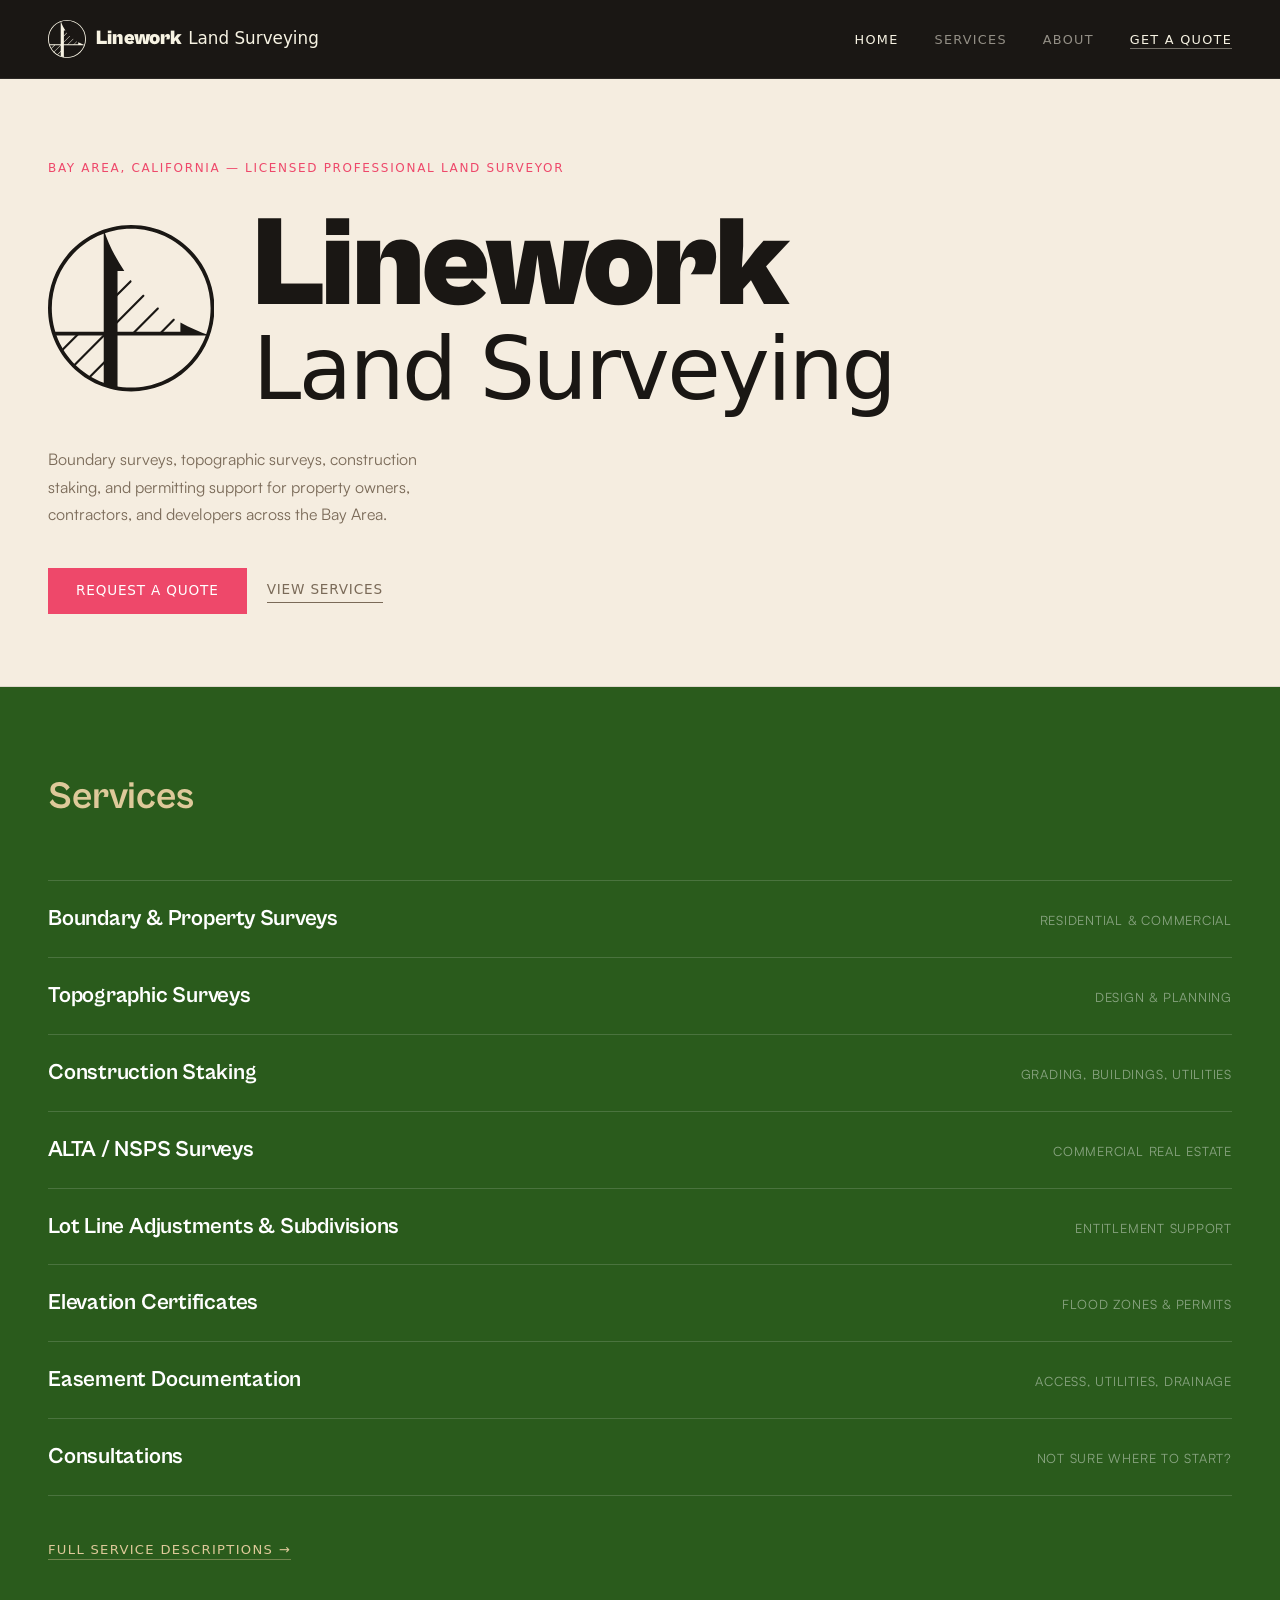
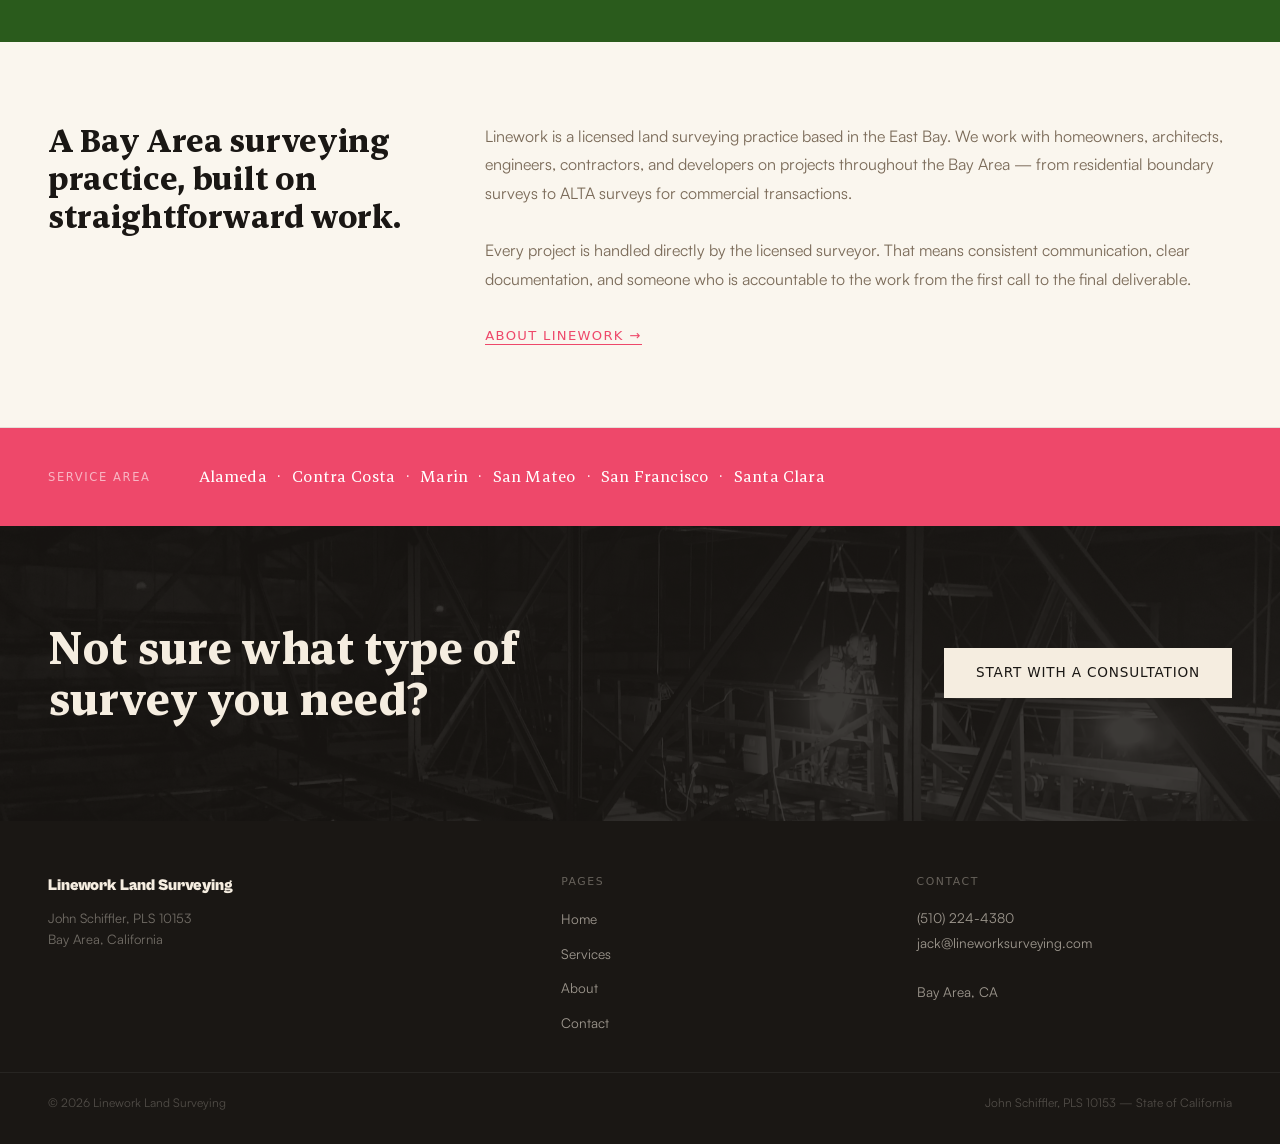
==== index.html @ 1dffa1a3 "Add logo mark, favicons, and per-page color schemes - Add SVG icon mark to nav on all pages (inline " ====
<!DOCTYPE html>
<html lang="en">
<head>
  <meta charset="UTF-8">
  <meta name="viewport" content="width=device-width, initial-scale=1.0">
  <title>Linework Land Surveying — Bay Area, CA</title>
  <meta name="description" content="Licensed land surveying across the Bay Area. Boundary surveys, topographic surveys, construction staking, ALTA surveys, and more. Serving Alameda, Contra Costa, Marin, San Mateo, San Francisco, and Santa Clara counties.">
  <link rel="stylesheet" href="css/styles.css">
  <link rel="icon" type="image/png" href="favicon/favicon-96x96.png?v=20260525" sizes="96x96" />
  <link rel="icon" type="image/svg+xml" href="favicon/favicon.svg?v=20260525" />
  <link rel="shortcut icon" href="favicon/favicon.ico?v=20260525" />
  <link rel="apple-touch-icon" sizes="180x180" href="favicon/apple-touch-icon.png?v=20260525" />
  <meta name="apple-mobile-web-app-title" content="Linework" />
  <link rel="manifest" href="favicon/site.webmanifest?v=20260525" />
</head>
<body class="scheme-cream">

  <header>
    <nav class="nav">
      <a href="index.html" class="nav-brand"><svg class="nav-logo" viewBox="0 0 614 614" aria-hidden="true" xmlns="http://www.w3.org/2000/svg" style="fill:currentColor;fill-rule:evenodd;clip-rule:evenodd;"><g transform="matrix(1,0,0,1,-393,-393)"><g transform="matrix(0.580419,0,0,0.580419,174.084919,110.556975)"><path d="M906.095,486.619C1198.018,486.619 1435.023,723.624 1435.023,1015.547C1435.023,1307.47 1198.018,1544.475 906.095,1544.475C614.172,1544.475 377.167,1307.47 377.167,1015.547C377.167,723.624 614.172,486.619 906.095,486.619ZM906.095,510.739C627.484,510.739 401.288,736.936 401.288,1015.547C401.288,1294.158 627.484,1520.354 906.095,1520.354C1184.706,1520.354 1410.902,1294.158 1410.902,1015.547C1410.902,736.936 1184.706,510.739 906.095,510.739Z"/></g><g transform="matrix(1.018083,0,0,1.018083,-12.198493,-17.996082)"><path d="M600,420.653C618.035,474.335 643.231,524.475 674.581,570L650,570C650,570 649.997,992.827 650,995C650.003,997.173 600,980 600,980L600,420.653Z"/></g><g transform="matrix(1.012575,0,0,1.012575,-5.211109,-9.470145)"><path d="M875.973,786.244C875.948,786.179 875.973,753.09 875.973,753.09L875.973,753.076C909.604,771.85 945.355,787.608 982.901,800L982.901,800.003L417.098,800L412.466,786.297L875.973,786.244Z"/></g><g><g transform="matrix(0.618251,0.383785,0.383785,0.614168,-159.139869,159.988691)"><path d="M446.684,858.973C439.985,865.707 433.276,869.911 431.711,868.354C430.146,866.797 434.314,860.065 441.012,853.331L694.695,598.295C701.394,591.56 708.103,587.357 709.669,588.914C711.234,590.471 707.066,597.202 700.367,603.936L446.684,858.973Z"/></g><g transform="matrix(0.615449,0.386602,0.386602,0.611336,35.843888,-36.035072)"><path d="M446.684,858.973C439.819,865.874 432.975,870.214 431.409,868.657C429.844,867.1 434.147,860.233 441.012,853.331L694.695,598.295C701.561,591.393 708.405,587.054 709.97,588.61C711.535,590.167 707.232,597.035 700.367,603.936L446.684,858.973Z"/></g></g><g transform="matrix(1.006113,-0.006145,-0.006145,1.006178,46.858488,53.80447)"><path d="M446.684,858.973C445.146,860.519 442.627,860.51 441.061,858.953C439.496,857.397 439.474,854.877 441.012,853.331L694.695,598.295C696.233,596.748 698.753,596.757 700.318,598.314C701.883,599.871 701.905,602.39 700.367,603.936L446.684,858.973Z"/></g><g><g transform="matrix(0.634325,0.367625,0.367625,0.630414,-53.128659,254.618289)"><path d="M446.684,858.973C440.803,864.885 434.758,868.421 433.193,866.864C431.628,865.307 435.131,859.243 441.012,853.331L694.695,598.295C700.576,592.382 706.622,588.846 708.187,590.403C709.752,591.96 706.248,598.024 700.367,603.936L446.684,858.973Z"/></g><g transform="matrix(0.684044,0.317641,0.317641,0.680664,130.234352,70.277254)"><path d="M446.684,858.973C442.415,863.264 437.679,865.485 436.113,863.928C434.548,862.371 436.743,857.623 441.012,853.331L694.695,598.295C698.964,594.003 703.701,591.783 705.266,593.34C706.831,594.896 704.636,599.645 700.367,603.936L446.684,858.973Z"/></g></g><g transform="matrix(0.602646,0.399473,0.399473,0.598396,196.505833,104.390617)"><path d="M446.684,858.973C438.94,866.758 431.382,871.815 429.817,870.258C428.252,868.701 433.268,861.116 441.012,853.331L694.695,598.295C702.44,590.509 709.998,585.452 711.563,587.009C713.128,588.566 708.111,596.151 700.367,603.936L446.684,858.973Z"/></g></g></svg><span class="nav-brand-text"><span class="nav-brand-main">Linework</span><span class="nav-brand-sub">Land Surveying</span></span></a>
      <button class="nav-toggle" aria-label="Menu" onclick="this.nextElementSibling.classList.toggle('open')">
        <span></span><span></span><span></span>
      </button>
      <ul class="nav-links">
        <li><a href="index.html" class="active">Home</a></li>
        <li><a href="services.html">Services</a></li>
        <li><a href="about.html">About</a></li>
        <li class="nav-quote"><a href="contact.html">Get a Quote</a></li>
      </ul>
    </nav>
  </header>

  <!-- Hero -->
  <section class="hero">
    <p class="hero-tag">Bay Area, California &mdash; Licensed Professional Land Surveyor</p>
    <div class="hero-lockup">
      <svg class="hero-logo" viewBox="0 0 614 614" aria-hidden="true" xmlns="http://www.w3.org/2000/svg" style="fill:currentColor;fill-rule:evenodd;clip-rule:evenodd;"><g transform="matrix(1,0,0,1,-393,-393)"><g transform="matrix(0.580419,0,0,0.580419,174.084919,110.556975)"><path d="M906.095,486.619C1198.018,486.619 1435.023,723.624 1435.023,1015.547C1435.023,1307.47 1198.018,1544.475 906.095,1544.475C614.172,1544.475 377.167,1307.47 377.167,1015.547C377.167,723.624 614.172,486.619 906.095,486.619ZM906.095,510.739C627.484,510.739 401.288,736.936 401.288,1015.547C401.288,1294.158 627.484,1520.354 906.095,1520.354C1184.706,1520.354 1410.902,1294.158 1410.902,1015.547C1410.902,736.936 1184.706,510.739 906.095,510.739Z"/></g><g transform="matrix(1.018083,0,0,1.018083,-12.198493,-17.996082)"><path d="M600,420.653C618.035,474.335 643.231,524.475 674.581,570L650,570C650,570 649.997,992.827 650,995C650.003,997.173 600,980 600,980L600,420.653Z"/></g><g transform="matrix(1.012575,0,0,1.012575,-5.211109,-9.470145)"><path d="M875.973,786.244C875.948,786.179 875.973,753.09 875.973,753.09L875.973,753.076C909.604,771.85 945.355,787.608 982.901,800L982.901,800.003L417.098,800L412.466,786.297L875.973,786.244Z"/></g><g><g transform="matrix(0.618251,0.383785,0.383785,0.614168,-159.139869,159.988691)"><path d="M446.684,858.973C439.985,865.707 433.276,869.911 431.711,868.354C430.146,866.797 434.314,860.065 441.012,853.331L694.695,598.295C701.394,591.56 708.103,587.357 709.669,588.914C711.234,590.471 707.066,597.202 700.367,603.936L446.684,858.973Z"/></g><g transform="matrix(0.615449,0.386602,0.386602,0.611336,35.843888,-36.035072)"><path d="M446.684,858.973C439.819,865.874 432.975,870.214 431.409,868.657C429.844,867.1 434.147,860.233 441.012,853.331L694.695,598.295C701.561,591.393 708.405,587.054 709.97,588.61C711.535,590.167 707.232,597.035 700.367,603.936L446.684,858.973Z"/></g></g><g transform="matrix(1.006113,-0.006145,-0.006145,1.006178,46.858488,53.80447)"><path d="M446.684,858.973C445.146,860.519 442.627,860.51 441.061,858.953C439.496,857.397 439.474,854.877 441.012,853.331L694.695,598.295C696.233,596.748 698.753,596.757 700.318,598.314C701.883,599.871 701.905,602.39 700.367,603.936L446.684,858.973Z"/></g><g><g transform="matrix(0.634325,0.367625,0.367625,0.630414,-53.128659,254.618289)"><path d="M446.684,858.973C440.803,864.885 434.758,868.421 433.193,866.864C431.628,865.307 435.131,859.243 441.012,853.331L694.695,598.295C700.576,592.382 706.622,588.846 708.187,590.403C709.752,591.96 706.248,598.024 700.367,603.936L446.684,858.973Z"/></g><g transform="matrix(0.684044,0.317641,0.317641,0.680664,130.234352,70.277254)"><path d="M446.684,858.973C442.415,863.264 437.679,865.485 436.113,863.928C434.548,862.371 436.743,857.623 441.012,853.331L694.695,598.295C698.964,594.003 703.701,591.783 705.266,593.34C706.831,594.896 704.636,599.645 700.367,603.936L446.684,858.973Z"/></g></g><g transform="matrix(0.602646,0.399473,0.399473,0.598396,196.505833,104.390617)"><path d="M446.684,858.973C438.94,866.758 431.382,871.815 429.817,870.258C428.252,868.701 433.268,861.116 441.012,853.331L694.695,598.295C702.44,590.509 709.998,585.452 711.563,587.009C713.128,588.566 708.111,596.151 700.367,603.936L446.684,858.973Z"/></g></g></svg>
      <h1 class="hero-name">Linework<br><em>Land Surveying</em></h1>
    </div>
    <p class="hero-sub">Boundary surveys, topographic surveys, construction staking, and permitting support for property owners, contractors, and developers across the Bay Area.</p>
    <div class="hero-actions">
      <a href="contact.html" class="btn-coral">Request a Quote</a>
      <a href="services.html" class="btn-text">View Services</a>
    </div>
  </section>

  <!-- Services -->
  <section class="services-block">
    <h2>Services</h2>
    <ul class="services-list">
      <li>
        <span class="svc-name">Boundary &amp; Property Surveys</span>
        <span class="svc-note">Residential &amp; Commercial</span>
      </li>
      <li>
        <span class="svc-name">Topographic Surveys</span>
        <span class="svc-note">Design &amp; Planning</span>
      </li>
      <li>
        <span class="svc-name">Construction Staking</span>
        <span class="svc-note">Grading, Buildings, Utilities</span>
      </li>
      <li>
        <span class="svc-name">ALTA / NSPS Surveys</span>
        <span class="svc-note">Commercial Real Estate</span>
      </li>
      <li>
        <span class="svc-name">Lot Line Adjustments &amp; Subdivisions</span>
        <span class="svc-note">Entitlement Support</span>
      </li>
      <li>
        <span class="svc-name">Elevation Certificates</span>
        <span class="svc-note">Flood Zones &amp; Permits</span>
      </li>
      <li>
        <span class="svc-name">Easement Documentation</span>
        <span class="svc-note">Access, Utilities, Drainage</span>
      </li>
      <li>
        <span class="svc-name">Consultations</span>
        <span class="svc-note">Not Sure Where to Start?</span>
      </li>
    </ul>
    <div class="services-more">
      <a href="services.html">Full service descriptions &rarr;</a>
    </div>
  </section>

  <!-- About -->
  <section class="about-strip">
    <h2>A Bay Area surveying practice, built on straightforward work.</h2>
    <div>
      <p>Linework is a licensed land surveying practice based in the East Bay. We work with homeowners, architects, engineers, contractors, and developers on projects throughout the Bay Area — from residential boundary surveys to ALTA surveys for commercial transactions.</p>
      <p>Every project is handled directly by the licensed surveyor. That means consistent communication, clear documentation, and someone who is accountable to the work from the first call to the final deliverable.</p>
      <a href="about.html">About Linework &rarr;</a>
    </div>
  </section>

  <!-- Area -->
  <div class="area-strip">
    <span class="area-label">Service Area</span>
    <span class="area-counties">Alameda &nbsp;&middot;&nbsp; Contra Costa &nbsp;&middot;&nbsp; Marin &nbsp;&middot;&nbsp; San Mateo &nbsp;&middot;&nbsp; San Francisco &nbsp;&middot;&nbsp; Santa Clara</span>
  </div>

  <!-- CTA -->
  <div class="cta-band">
    <img class="cta-band-bg" src="img/IMG_4250.jpg" alt="">
    <h2>Not sure what type of survey you need?</h2>
    <a href="contact.html" class="btn-cream">Start with a consultation</a>
  </div>

  <!-- Footer -->
  <footer>
    <div class="footer">
      <div>
        <span class="footer-brand">Linework Land Surveying</span>
        <p class="footer-tagline">John Schiffler, PLS 10153<br>Bay Area, California</p>
      </div>
      <div class="footer-col">
        <h4>Pages</h4>
        <ul>
          <li><a href="index.html">Home</a></li>
          <li><a href="services.html">Services</a></li>
          <li><a href="about.html">About</a></li>
          <li><a href="contact.html">Contact</a></li>
        </ul>
      </div>
      <div class="footer-col">
        <h4>Contact</h4>
        <address>
          (510) 224-4380<br>
          jack@lineworksurveying.com<br><br>
          Bay Area, CA
        </address>
      </div>
    </div>
    <div class="footer-bottom">
      <span>&copy; 2026 Linework Land Surveying</span>
      <span>John Schiffler, PLS 10153 &mdash; State of California</span>
    </div>
  </footer>

</body>
</html>
---- css/styles.css ----
/* ── Fonts ─────────────────────────────────────────────────────────────────── */
@font-face {
  font-family: 'Cabinet Grotesk';
  src: url('../fonts/CabinetGrotesk-Regular.woff2') format('woff2'),
       url('../fonts/CabinetGrotesk-Regular.woff') format('woff');
  font-weight: 400; font-display: swap;
}
@font-face {
  font-family: 'Cabinet Grotesk';
  src: url('../fonts/CabinetGrotesk-Medium.woff2') format('woff2'),
       url('../fonts/CabinetGrotesk-Medium.woff') format('woff');
  font-weight: 500; font-display: swap;
}
@font-face {
  font-family: 'Cabinet Grotesk';
  src: url('../fonts/CabinetGrotesk-Bold.woff2') format('woff2'),
       url('../fonts/CabinetGrotesk-Bold.woff') format('woff');
  font-weight: 700; font-display: swap;
}
@font-face {
  font-family: 'Cabinet Grotesk';
  src: url('../fonts/CabinetGrotesk-Black.woff2') format('woff2'),
       url('../fonts/CabinetGrotesk-Black.woff') format('woff');
  font-weight: 900; font-display: swap;
}
@font-face {
  font-family: 'Satoshi';
  src: url('../fonts/Satoshi-Variable.woff2') format('woff2'),
       url('../fonts/Satoshi-Variable.woff') format('woff');
  font-weight: 300 900; font-display: swap;
}
@font-face {
  font-family: 'Satoshi';
  src: url('../fonts/Satoshi-Regular.woff2') format('woff2'),
       url('../fonts/Satoshi-Regular.woff') format('woff');
  font-weight: 400; font-display: swap;
}
@font-face {
  font-family: 'Satoshi';
  src: url('../fonts/Satoshi-Medium.woff2') format('woff2'),
       url('../fonts/Satoshi-Medium.woff') format('woff');
  font-weight: 500; font-display: swap;
}
@font-face {
  font-family: 'Satoshi';
  src: url('../fonts/Satoshi-Bold.woff2') format('woff2'),
       url('../fonts/Satoshi-Bold.woff') format('woff');
  font-weight: 700; font-display: swap;
}
@font-face {
  font-family: 'Bespoke Serif';
  src: url('../fonts/BespokeSerif-Variable.woff2') format('woff2'),
       url('../fonts/BespokeSerif-Variable.woff') format('woff');
  font-weight: 100 900; font-display: swap;
}
@font-face {
  font-family: 'Bespoke Serif';
  src: url('../fonts/BespokeSerif-VariableItalic.woff2') format('woff2'),
       url('../fonts/BespokeSerif-VariableItalic.woff') format('woff');
  font-weight: 100 900; font-style: italic; font-display: swap;
}

/* ── Variables ─────────────────────────────────────────────────────────────── */
:root {
  --cream:   #F5EDE0;
  --ivory:   #F7F3E3;
  --coral:   #EE486A;
  --olive:   #2A5B1C;
  --dark:    #1A1714;
  --mid:     #7A6A58;
  --sand:    #DEC99A;
  --paper:   #FAF6EE;
}

/* ── Reset ─────────────────────────────────────────────────────────────────── */
*, *::before, *::after { box-sizing: border-box; margin: 0; padding: 0; }
html { scroll-behavior: smooth; }

body {
  font-family: 'Satoshi', system-ui, sans-serif;
  background: var(--paper);
  color: var(--dark);
  font-size: 16px;
  line-height: 1.6;
}

a { color: inherit; text-decoration: none; }
img { max-width: 100%; display: block; }

/* ── Nav ───────────────────────────────────────────────────────────────────── */
.nav {
  display: flex;
  align-items: center;
  justify-content: space-between;
  padding: 20px 48px;
  border-bottom: 1px solid rgba(26,23,20,0.12);
  background: var(--paper);
  position: sticky;
  top: 0;
  z-index: 50;
}

.nav-brand {
  display: flex;
  align-items: center;
  gap: 10px;
  color: var(--dark);
}

.nav-logo {
  display: block;
  width: 38px;
  height: 38px;
  flex-shrink: 0;
  color: var(--dark);
  overflow: hidden;
}

.nav-brand-text {
  display: flex;
  align-items: baseline;
  gap: 0.35em;
}

.nav-brand-main {
  font-family: 'Cabinet Grotesk', system-ui, sans-serif;
  font-weight: 900;
  font-size: 1.25rem;
  letter-spacing: 0.01em;
}

.nav-brand-sub {
  font-family: 'Satoshi', system-ui, sans-serif;
  font-weight: 300;
  font-style: normal;
  font-size: 1.05rem;
}

.nav-links {
  display: flex;
  gap: 36px;
  list-style: none;
}

.nav-links a {
  font-size: 0.8rem;
  font-weight: 500;
  letter-spacing: 0.1em;
  text-transform: uppercase;
  color: var(--mid);
  transition: color 0.2s;
}

.nav-links a:hover,
.nav-links a.active { color: var(--dark); }

.nav-links .nav-quote a {
  color: var(--coral);
  border-bottom: 1px solid var(--coral);
  padding-bottom: 1px;
}

.nav-links .nav-quote a:hover { color: var(--dark); border-color: var(--dark); }

.nav-toggle {
  display: none;
  flex-direction: column;
  gap: 5px;
  background: none;
  border: none;
  cursor: pointer;
  padding: 4px;
}

.nav-toggle span {
  display: block;
  width: 22px;
  height: 1.5px;
  background: var(--dark);
}

/* ── Hero ──────────────────────────────────────────────────────────────────── */
.hero {
  background: var(--cream);
  padding: 80px 48px 72px;
  border-bottom: 1px solid rgba(26,23,20,0.1);
}

.hero-tag {
  font-size: 0.75rem;
  font-weight: 500;
  letter-spacing: 0.14em;
  text-transform: uppercase;
  color: var(--coral);
  margin-bottom: 28px;
}

.hero-lockup {
  display: flex;
  align-items: center;
  gap: clamp(1.5rem, 3vw, 2.5rem);
  margin-bottom: 36px;
}

.hero-logo {
  width: clamp(5.5rem, 13vw, 11rem);
  height: clamp(5.5rem, 13vw, 11rem);
  flex-shrink: 0;
  color: var(--dark);
}

.hero-name {
  font-family: 'Cabinet Grotesk', system-ui, sans-serif;
  font-weight: 900;
  font-size: clamp(4.0rem, 10vw, 8.5rem);
  line-height: 0.95;
  letter-spacing: -0.02em;
  color: var(--dark);
  margin-bottom: 0;
}

.hero-name em {
  display: block;
  font-family: 'Satoshi', system-ui, sans-serif;
  font-weight: 300;
  font-style: normal;
  font-size: 0.68em;
  color: var(--dark);
}

.hero-sub {
  font-size: 1rem;
  color: var(--mid);
  max-width: 420px;
  line-height: 1.7;
  margin-bottom: 40px;
}

.hero-actions {
  display: flex;
  gap: 20px;
  align-items: center;
}

.btn-coral {
  display: inline-block;
  background: var(--coral);
  color: #fff;
  padding: 12px 28px;
  font-size: 0.85rem;
  font-weight: 500;
  letter-spacing: 0.06em;
  text-transform: uppercase;
  transition: background 0.2s;
}

.btn-coral:hover { background: var(--dark); }

.btn-text {
  font-size: 0.85rem;
  font-weight: 500;
  letter-spacing: 0.06em;
  text-transform: uppercase;
  color: var(--mid);
  border-bottom: 1px solid currentColor;
  padding-bottom: 1px;
  transition: color 0.2s;
}

.btn-text:hover { color: var(--dark); }

/* ── Services block (homepage) ─────────────────────────────────────────────── */
.services-block {
  background: var(--olive);
  padding: 80px 48px;
}

.services-block h2 {
  font-family: 'Cabinet Grotesk', system-ui, sans-serif;
  font-weight: 700;
  font-size: clamp(1.8rem, 3vw, 2.6rem);
  color: var(--sand);
  margin-bottom: 52px;
  letter-spacing: -0.01em;
}

.services-list {
  list-style: none;
  border-top: 1px solid rgba(255,255,255,0.15);
}

.services-list li {
  display: flex;
  justify-content: space-between;
  align-items: baseline;
  padding: 20px 0;
  border-bottom: 1px solid rgba(255,255,255,0.15);
  gap: 24px;
}

.services-list li .svc-name {
  font-family: 'Cabinet Grotesk', system-ui, sans-serif;
  font-weight: 700;
  font-size: clamp(1.1rem, 2vw, 1.4rem);
  color: #fff;
  letter-spacing: -0.01em;
}

.services-list li .svc-note {
  font-size: 0.8rem;
  color: rgba(255,255,255,0.45);
  letter-spacing: 0.06em;
  text-transform: uppercase;
  flex-shrink: 0;
}

.services-more {
  margin-top: 40px;
}

.services-more a {
  font-size: 0.82rem;
  font-weight: 500;
  letter-spacing: 0.1em;
  text-transform: uppercase;
  color: var(--sand);
  border-bottom: 1px solid rgba(222,201,154,0.4);
  padding-bottom: 2px;
  transition: border-color 0.2s;
}

.services-more a:hover { border-color: var(--sand); }

/* ── About strip (homepage) ────────────────────────────────────────────────── */
.about-strip {
  background: var(--paper);
  padding: 80px 48px;
  display: grid;
  grid-template-columns: 1fr 2fr;
  gap: 64px;
  align-items: start;
  border-bottom: 1px solid rgba(26,23,20,0.1);
}

.about-strip h2 {
  font-family: 'Bespoke Serif', Georgia, serif;
  font-size: clamp(1.6rem, 2.5vw, 2.2rem);
  line-height: 1.2;
  color: var(--dark);
  letter-spacing: -0.01em;
}

.about-strip p {
  font-size: 1rem;
  color: var(--mid);
  line-height: 1.8;
  margin-bottom: 28px;
}

.about-strip a {
  font-size: 0.82rem;
  font-weight: 500;
  letter-spacing: 0.1em;
  text-transform: uppercase;
  color: var(--coral);
  border-bottom: 1px solid var(--coral);
  padding-bottom: 1px;
}

/* ── Area strip ────────────────────────────────────────────────────────────── */
.area-strip {
  background: var(--coral);
  padding: 36px 48px;
  display: flex;
  align-items: center;
  gap: 48px;
  flex-wrap: wrap;
}

.area-strip .area-label {
  font-size: 0.72rem;
  font-weight: 500;
  letter-spacing: 0.14em;
  text-transform: uppercase;
  color: rgba(255,255,255,0.6);
  flex-shrink: 0;
}

.area-strip .area-counties {
  font-family: 'Bespoke Serif', Georgia, serif;
  font-size: 1rem;
  color: #fff;
  letter-spacing: 0.01em;
}

/* ── CTA band ──────────────────────────────────────────────────────────────── */
.cta-band {
  background: var(--dark);
  padding: 96px 48px;
  display: flex;
  justify-content: space-between;
  align-items: center;
  gap: 40px;
  flex-wrap: wrap;
  position: relative;
  overflow: hidden;
}

.cta-band-bg {
  position: absolute;
  inset: 0;
  width: 100%;
  height: 100%;
  object-fit: cover;
  object-position: center;
  opacity: 0.15;
  filter: grayscale(1);
  pointer-events: none;
}

.cta-band h2,
.cta-band a { position: relative; }


.cta-band h2 {
  font-family: 'Bespoke Serif', Georgia, serif;
  font-size: clamp(1.8rem, 3.5vw, 3rem);
  color: var(--cream);
  letter-spacing: -0.01em;
  max-width: 540px;
  line-height: 1.15;
}

.btn-cream {
  display: inline-block;
  background: var(--cream);
  color: var(--dark);
  padding: 14px 32px;
  font-size: 0.85rem;
  font-weight: 500;
  letter-spacing: 0.06em;
  text-transform: uppercase;
  flex-shrink: 0;
  transition: background 0.2s;
}

.btn-cream:hover { background: var(--sand); }

/* ── Page hero (inner pages) ───────────────────────────────────────────────── */
.page-hero {
  background: var(--cream);
  padding: 72px 48px 60px;
  border-bottom: 1px solid rgba(26,23,20,0.1);
}

.page-hero .eyebrow {
  font-size: 0.72rem;
  font-weight: 500;
  letter-spacing: 0.14em;
  text-transform: uppercase;
  color: var(--coral);
  margin-bottom: 20px;
}

.page-hero h1 {
  font-family: 'Bespoke Serif', Georgia, serif;
  font-size: clamp(2.4rem, 5vw, 4rem);
  line-height: 1.05;
  letter-spacing: -0.02em;
  color: var(--dark);
  max-width: 700px;
}

.page-hero--dark {
  background: var(--olive);
  border-bottom-color: transparent;
}

.page-hero--dark .eyebrow { color: rgba(222,201,154,0.65); }
.page-hero--dark h1 { color: var(--cream); }

/* ── Services page ─────────────────────────────────────────────────────────── */
.services-full {
  padding: 0 48px 96px;
  background: var(--paper);
}

.svc-item {
  padding: 52px 0;
  border-bottom: 1px solid rgba(26,23,20,0.1);
  display: grid;
  grid-template-columns: 300px 1fr;
  gap: 64px;
  align-items: start;
}

.svc-item:first-child { padding-top: 52px; border-top: 1px solid rgba(26,23,20,0.1); margin-top: 52px; }


.svc-item h2 {
  font-family: 'Cabinet Grotesk', system-ui, sans-serif;
  font-weight: 700;
  font-size: clamp(1.2rem, 2vw, 1.6rem);
  color: var(--dark);
  line-height: 1.2;
  letter-spacing: -0.01em;
}

.svc-body p {
  font-size: 0.95rem;
  color: var(--mid);
  line-height: 1.8;
}

.svc-body p + p {
  margin-top: 16px;
}

/* ── About page ────────────────────────────────────────────────────────────── */
.about-body {
  padding: 72px 48px 96px;
  background: var(--paper);
  display: grid;
  grid-template-columns: 1fr 380px;
  gap: 80px;
  align-items: start;
}

.about-text h2 {
  font-family: 'Bespoke Serif', Georgia, serif;
  font-size: clamp(1.8rem, 3vw, 2.4rem);
  color: var(--dark);
  margin-bottom: 32px;
  letter-spacing: -0.02em;
  line-height: 1.15;
}

.about-text p {
  font-size: 0.97rem;
  color: var(--mid);
  line-height: 1.85;
  margin-bottom: 20px;
  max-width: 560px;
}

.aside-card {
  background: var(--cream);
  padding: 36px;
  border: 1px solid rgba(26,23,20,0.1);
}

.aside-card h3 {
  font-family: 'Cabinet Grotesk', system-ui, sans-serif;
  font-size: 0.72rem;
  font-weight: 500;
  letter-spacing: 0.14em;
  text-transform: uppercase;
  color: var(--mid);
  margin-bottom: 20px;
}

.aside-card ul {
  list-style: none;
  display: flex;
  flex-direction: column;
  gap: 12px;
}

.aside-card li {
  font-family: 'Bespoke Serif', Georgia, serif;
  font-size: 0.95rem;
  color: var(--dark);
  padding-bottom: 12px;
  border-bottom: 1px solid rgba(26,23,20,0.08);
}

.aside-card li:last-child { border-bottom: none; padding-bottom: 0; }

/* ── Contact page ──────────────────────────────────────────────────────────── */
.contact-body {
  padding: 72px 48px 96px;
  background: var(--paper);
  display: grid;
  grid-template-columns: 1fr 1.4fr;
  gap: 80px;
  align-items: start;
}

.contact-left h2 {
  font-family: 'Bespoke Serif', Georgia, serif;
  font-size: clamp(1.6rem, 2.5vw, 2.2rem);
  color: var(--dark);
  margin-bottom: 24px;
  letter-spacing: -0.01em;
  line-height: 1.2;
}

.contact-left p {
  font-size: 0.92rem;
  color: var(--mid);
  line-height: 1.75;
  margin-bottom: 36px;
}

.contact-details {
  display: flex;
  flex-direction: column;
  gap: 20px;
}

.contact-detail-label {
  font-size: 0.7rem;
  font-weight: 500;
  letter-spacing: 0.14em;
  text-transform: uppercase;
  color: var(--mid);
  margin-bottom: 3px;
}

.contact-detail-value {
  font-family: 'Bespoke Serif', Georgia, serif;
  font-size: 1.05rem;
  color: var(--dark);
}

.contact-detail-value a { color: var(--coral); }
.contact-detail-value a:hover { border-bottom: 1px solid var(--coral); }

/* ── Form ──────────────────────────────────────────────────────────────────── */
.form-wrap {
  background: var(--cream);
  padding: 40px;
}

.form-wrap h3 {
  font-family: 'Cabinet Grotesk', system-ui, sans-serif;
  font-weight: 700;
  font-size: 1.5rem;
  color: var(--dark);
  margin-bottom: 28px;
  letter-spacing: -0.01em;
}

.form-group {
  display: flex;
  flex-direction: column;
  gap: 6px;
  margin-bottom: 20px;
}

.form-group label {
  font-size: 0.72rem;
  font-weight: 500;
  letter-spacing: 0.1em;
  text-transform: uppercase;
  color: var(--mid);
}

.form-group input,
.form-group select,
.form-group textarea {
  padding: 11px 14px;
  border: 1px solid rgba(26,23,20,0.18);
  background: var(--paper);
  font-family: 'Satoshi', system-ui, sans-serif;
  font-size: 0.93rem;
  color: var(--dark);
  outline: none;
  transition: border-color 0.2s;
  border-radius: 0;
  -webkit-appearance: none;
}

.form-group input:focus,
.form-group select:focus,
.form-group textarea:focus {
  border-color: var(--coral);
}

.form-group textarea { min-height: 120px; resize: vertical; }

.form-row { display: grid; grid-template-columns: 1fr 1fr; gap: 16px; }

.form-submit {
  width: 100%;
  background: var(--coral);
  color: #fff;
  border: none;
  padding: 14px;
  font-family: 'Satoshi', system-ui, sans-serif;
  font-size: 0.85rem;
  font-weight: 500;
  letter-spacing: 0.1em;
  text-transform: uppercase;
  cursor: pointer;
  transition: background 0.2s;
  border-radius: 0;
}

.form-submit:hover { background: var(--dark); }

/* ── Footer ────────────────────────────────────────────────────────────────── */
.footer {
  background: var(--dark);
  padding: 52px 48px 36px;
  display: grid;
  grid-template-columns: 1.5fr 1fr 1fr;
  gap: 40px;
}

.footer-brand {
  font-family: 'Cabinet Grotesk', system-ui, sans-serif;
  font-weight: 900;
  font-size: 1rem;
  color: var(--cream);
  display: block;
  margin-bottom: 10px;
}

.footer-tagline {
  font-size: 0.82rem;
  color: rgba(245,237,224,0.4);
  line-height: 1.6;
}

.footer-col h4 {
  font-size: 0.68rem;
  font-weight: 500;
  letter-spacing: 0.14em;
  text-transform: uppercase;
  color: rgba(245,237,224,0.35);
  margin-bottom: 16px;
}

.footer-col ul { list-style: none; display: flex; flex-direction: column; gap: 9px; }

.footer-col ul a {
  font-size: 0.85rem;
  color: rgba(245,237,224,0.6);
  transition: color 0.2s;
}

.footer-col ul a:hover { color: var(--cream); }

.footer-col address {
  font-style: normal;
  font-size: 0.85rem;
  line-height: 1.8;
  color: rgba(245,237,224,0.6);
}

.footer-bottom {
  background: var(--dark);
  padding: 20px 48px 32px;
  display: flex;
  justify-content: space-between;
  font-size: 0.75rem;
  color: rgba(245,237,224,0.25);
  border-top: 1px solid rgba(255,255,255,0.06);
  flex-wrap: wrap;
  gap: 8px;
}

/* ── Page color schemes ──────────────────────────────────────────────────── */
/* Cream page → Dark nav */
.scheme-cream .nav { background: var(--dark); border-bottom-color: rgba(255,255,255,0.08); }
.scheme-cream .nav-logo { color: var(--ivory); }
.scheme-cream .nav-brand-main,
.scheme-cream .nav-brand-sub { color: var(--ivory); }
.scheme-cream .nav-links a { color: rgba(247,243,227,0.55); }
.scheme-cream .nav-links a:hover,
.scheme-cream .nav-links a.active { color: var(--ivory); }
.scheme-cream .nav-links .nav-quote a { border-color: rgba(247,243,227,0.4); color: var(--ivory); }
.scheme-cream .nav-links .nav-quote a:hover { border-color: var(--ivory); }
.scheme-cream .nav-toggle span { background: var(--ivory); }

/* Olive page → Cream nav */
.scheme-olive .nav { background: var(--cream); border-bottom-color: rgba(26,23,20,0.12); }

/* Dark page → Paper nav + dark hero */
.scheme-dark .nav { background: var(--paper); border-bottom-color: rgba(26,23,20,0.12); }
.scheme-dark .page-hero { background: var(--dark); border-bottom-color: transparent; }
.scheme-dark .page-hero .eyebrow { color: rgba(245,237,224,0.45); }
.scheme-dark .page-hero h1 { color: var(--cream); }

/* Paper page → Olive nav */
.scheme-paper .nav { background: var(--olive); border-bottom-color: rgba(0,0,0,0.15); }
.scheme-paper .nav-logo { color: var(--ivory); }
.scheme-paper .nav-brand-main,
.scheme-paper .nav-brand-sub { color: var(--ivory); }
.scheme-paper .nav-links a { color: rgba(247,243,227,0.55); }
.scheme-paper .nav-links a:hover,
.scheme-paper .nav-links a.active { color: var(--ivory); }
.scheme-paper .nav-links .nav-quote a { border-color: rgba(247,243,227,0.4); color: var(--ivory); }
.scheme-paper .nav-links .nav-quote a:hover { border-color: var(--ivory); }
.scheme-paper .nav-toggle span { background: var(--ivory); }

/* ── Responsive ────────────────────────────────────────────────────────────── */
@media (max-width: 860px) {
  .nav { padding: 18px 24px; }
  .nav-links { display: none; }
  .nav-links.open {
    display: flex;
    flex-direction: column;
    gap: 0;
    position: absolute;
    top: 61px;
    left: 0; right: 0;
    background: var(--paper);
    border-bottom: 1px solid rgba(26,23,20,0.1);
    padding: 8px 0;
  }
  .scheme-cream .nav-links.open { background: var(--dark); border-bottom-color: rgba(255,255,255,0.08); }
  .scheme-paper .nav-links.open { background: var(--olive); border-bottom-color: rgba(0,0,0,0.2); }
  .nav-links.open li a { display: block; padding: 12px 24px; }
  .nav-toggle { display: flex; }

  .hero,
  .services-block,
  .about-strip,
  .area-strip,
  .cta-band,
  .page-hero { padding-left: 24px; padding-right: 24px; }

  .about-strip { grid-template-columns: 1fr; gap: 32px; }
  .cta-band { flex-direction: column; align-items: flex-start; padding: 64px 24px; }

  .services-full,
  .about-body,
  .contact-body { padding-left: 24px; padding-right: 24px; }

  .svc-item { grid-template-columns: 1fr; gap: 12px; }
  .about-body { grid-template-columns: 1fr; gap: 40px; }
  .contact-body { grid-template-columns: 1fr; gap: 40px; }

  .footer { grid-template-columns: 1fr; gap: 32px; padding: 40px 24px 28px; }
  .footer-bottom { padding: 16px 24px 28px; }

  .form-row { grid-template-columns: 1fr; }
  .form-wrap { padding: 28px 24px; }
}
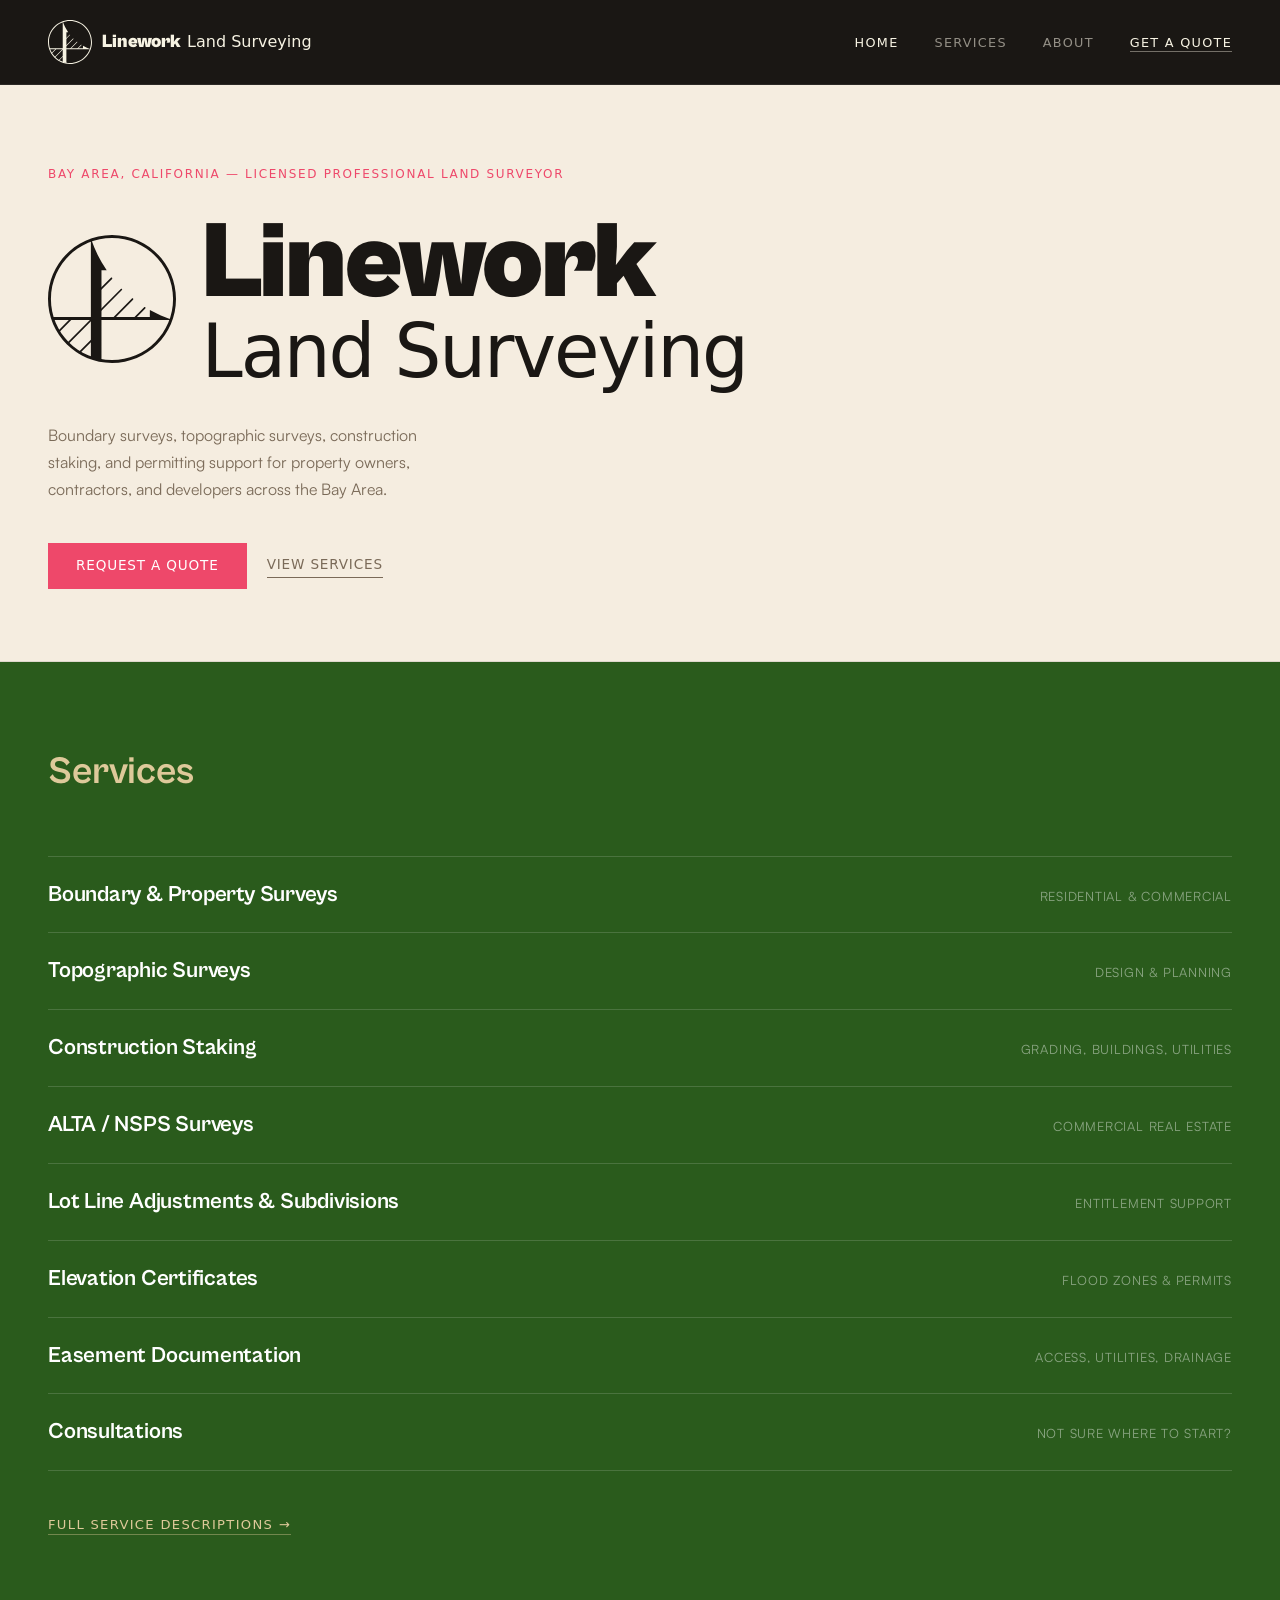
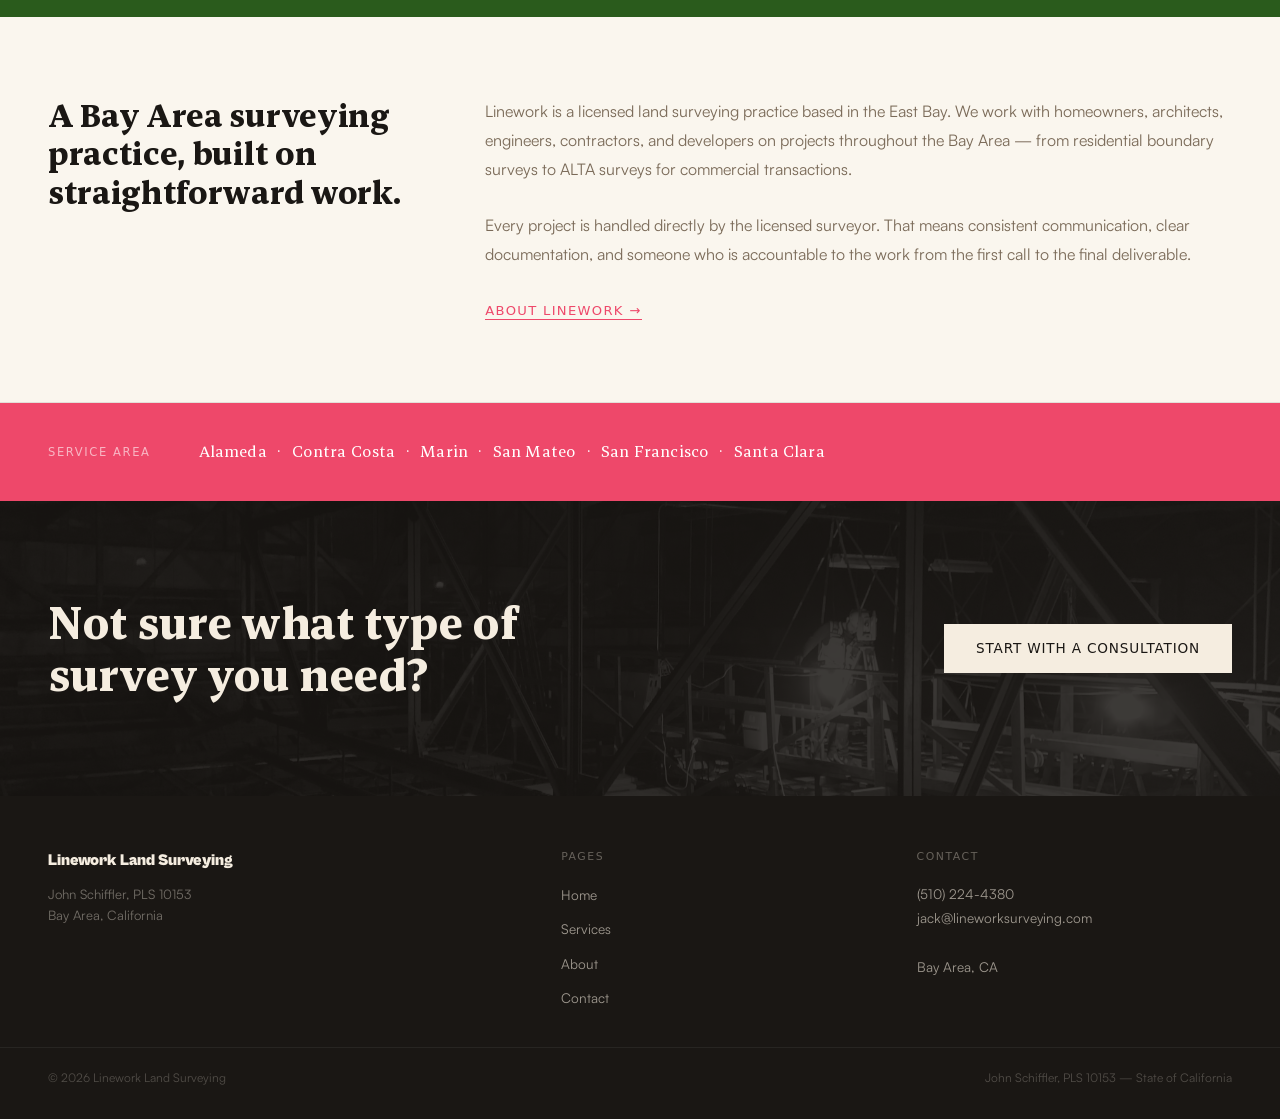
==== commit 8a862fc7: "Fix horizontal overscroll by removing header wrapper Move sticky from header to nav directly. When h" ====
--- a/index.html
+++ b/index.html
@@ -15,8 +15,7 @@
 </head>
 <body class="scheme-cream">
 
-  <header>
-    <nav class="nav">
+  <nav class="nav">
       <a href="index.html" class="nav-brand"><svg class="nav-logo" viewBox="0 0 614 614" aria-hidden="true" xmlns="http://www.w3.org/2000/svg" style="fill:currentColor;fill-rule:evenodd;clip-rule:evenodd;"><g transform="matrix(1,0,0,1,-393,-393)"><g transform="matrix(0.580419,0,0,0.580419,174.084919,110.556975)"><path d="M906.095,486.619C1198.018,486.619 1435.023,723.624 1435.023,1015.547C1435.023,1307.47 1198.018,1544.475 906.095,1544.475C614.172,1544.475 377.167,1307.47 377.167,1015.547C377.167,723.624 614.172,486.619 906.095,486.619ZM906.095,510.739C627.484,510.739 401.288,736.936 401.288,1015.547C401.288,1294.158 627.484,1520.354 906.095,1520.354C1184.706,1520.354 1410.902,1294.158 1410.902,1015.547C1410.902,736.936 1184.706,510.739 906.095,510.739Z"/></g><g transform="matrix(1.018083,0,0,1.018083,-12.198493,-17.996082)"><path d="M600,420.653C618.035,474.335 643.231,524.475 674.581,570L650,570C650,570 649.997,992.827 650,995C650.003,997.173 600,980 600,980L600,420.653Z"/></g><g transform="matrix(1.012575,0,0,1.012575,-5.211109,-9.470145)"><path d="M875.973,786.244C875.948,786.179 875.973,753.09 875.973,753.09L875.973,753.076C909.604,771.85 945.355,787.608 982.901,800L982.901,800.003L417.098,800L412.466,786.297L875.973,786.244Z"/></g><g><g transform="matrix(0.618251,0.383785,0.383785,0.614168,-159.139869,159.988691)"><path d="M446.684,858.973C439.985,865.707 433.276,869.911 431.711,868.354C430.146,866.797 434.314,860.065 441.012,853.331L694.695,598.295C701.394,591.56 708.103,587.357 709.669,588.914C711.234,590.471 707.066,597.202 700.367,603.936L446.684,858.973Z"/></g><g transform="matrix(0.615449,0.386602,0.386602,0.611336,35.843888,-36.035072)"><path d="M446.684,858.973C439.819,865.874 432.975,870.214 431.409,868.657C429.844,867.1 434.147,860.233 441.012,853.331L694.695,598.295C701.561,591.393 708.405,587.054 709.97,588.61C711.535,590.167 707.232,597.035 700.367,603.936L446.684,858.973Z"/></g></g><g transform="matrix(1.006113,-0.006145,-0.006145,1.006178,46.858488,53.80447)"><path d="M446.684,858.973C445.146,860.519 442.627,860.51 441.061,858.953C439.496,857.397 439.474,854.877 441.012,853.331L694.695,598.295C696.233,596.748 698.753,596.757 700.318,598.314C701.883,599.871 701.905,602.39 700.367,603.936L446.684,858.973Z"/></g><g><g transform="matrix(0.634325,0.367625,0.367625,0.630414,-53.128659,254.618289)"><path d="M446.684,858.973C440.803,864.885 434.758,868.421 433.193,866.864C431.628,865.307 435.131,859.243 441.012,853.331L694.695,598.295C700.576,592.382 706.622,588.846 708.187,590.403C709.752,591.96 706.248,598.024 700.367,603.936L446.684,858.973Z"/></g><g transform="matrix(0.684044,0.317641,0.317641,0.680664,130.234352,70.277254)"><path d="M446.684,858.973C442.415,863.264 437.679,865.485 436.113,863.928C434.548,862.371 436.743,857.623 441.012,853.331L694.695,598.295C698.964,594.003 703.701,591.783 705.266,593.34C706.831,594.896 704.636,599.645 700.367,603.936L446.684,858.973Z"/></g></g><g transform="matrix(0.602646,0.399473,0.399473,0.598396,196.505833,104.390617)"><path d="M446.684,858.973C438.94,866.758 431.382,871.815 429.817,870.258C428.252,868.701 433.268,861.116 441.012,853.331L694.695,598.295C702.44,590.509 709.998,585.452 711.563,587.009C713.128,588.566 708.111,596.151 700.367,603.936L446.684,858.973Z"/></g></g></svg><span class="nav-brand-text"><span class="nav-brand-main">Linework</span><span class="nav-brand-sub">Land Surveying</span></span></a>
       <button class="nav-toggle" aria-label="Menu" onclick="this.nextElementSibling.classList.toggle('open')">
         <span></span><span></span><span></span>
@@ -27,8 +26,7 @@
         <li><a href="about.html">About</a></li>
         <li class="nav-quote"><a href="contact.html">Get a Quote</a></li>
       </ul>
-    </nav>
-  </header>
+  </nav>
 
   <!-- Hero -->
   <section class="hero">
--- a/css/styles.css
+++ b/css/styles.css
@@ -74,6 +74,7 @@
 
 /* ── Reset ─────────────────────────────────────────────────────────────────── */
 *, *::before, *::after { box-sizing: border-box; margin: 0; padding: 0; }
+html, body { overflow-x: clip; overscroll-behavior: none; }
 html { scroll-behavior: smooth; }
 
 body {
@@ -109,11 +110,12 @@
 
 .nav-logo {
   display: block;
-  width: 38px;
-  height: 38px;
+  width: 44px;
+  height: 44px;
   flex-shrink: 0;
   color: var(--dark);
   overflow: hidden;
+  shape-rendering: geometricPrecision;
 }
 
 .nav-brand-text {
@@ -125,7 +127,7 @@
 .nav-brand-main {
   font-family: 'Cabinet Grotesk', system-ui, sans-serif;
   font-weight: 900;
-  font-size: 1.25rem;
+  font-size: 1.15rem;
   letter-spacing: 0.01em;
 }
 
@@ -133,7 +135,7 @@
   font-family: 'Satoshi', system-ui, sans-serif;
   font-weight: 300;
   font-style: normal;
-  font-size: 1.05rem;
+  font-size: 1rem;
 }
 
 .nav-links {
@@ -184,6 +186,7 @@
   background: var(--cream);
   padding: 80px 48px 72px;
   border-bottom: 1px solid rgba(26,23,20,0.1);
+  overflow: hidden;
 }
 
 .hero-tag {
@@ -198,21 +201,22 @@
 .hero-lockup {
   display: flex;
   align-items: center;
-  gap: clamp(1.5rem, 3vw, 2.5rem);
+  gap: clamp(1.15rem, 2vw, 2rem);
   margin-bottom: 36px;
 }
 
 .hero-logo {
-  width: clamp(5.5rem, 13vw, 11rem);
-  height: clamp(5.5rem, 13vw, 11rem);
+  width: clamp(4.6rem, 10vw, 8.5rem);
+  height: clamp(4.6rem, 10vw, 8.5rem);
   flex-shrink: 0;
   color: var(--dark);
+  shape-rendering: geometricPrecision;
 }
 
 .hero-name {
   font-family: 'Cabinet Grotesk', system-ui, sans-serif;
   font-weight: 900;
-  font-size: clamp(4.0rem, 10vw, 8.5rem);
+  font-size: clamp(3.45rem, 8.5vw, 8rem);
   line-height: 0.95;
   letter-spacing: -0.02em;
   color: var(--dark);
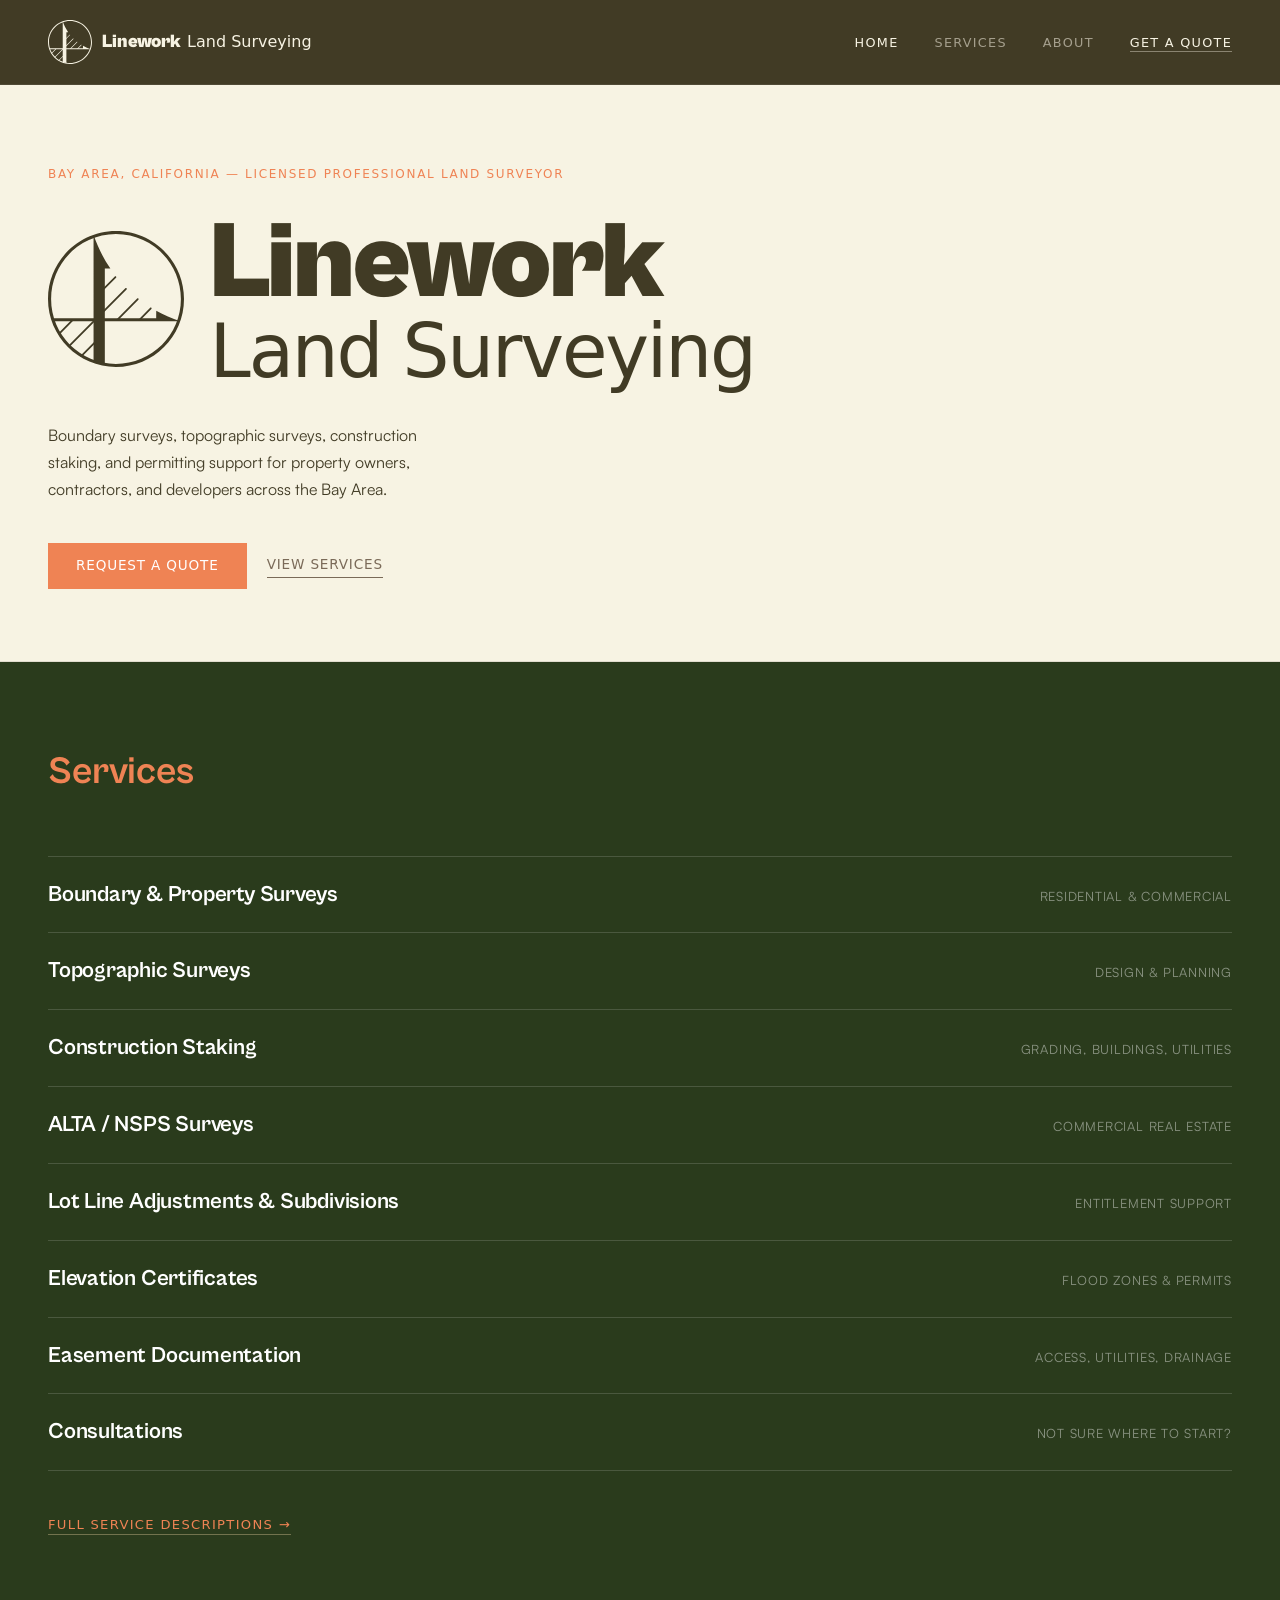
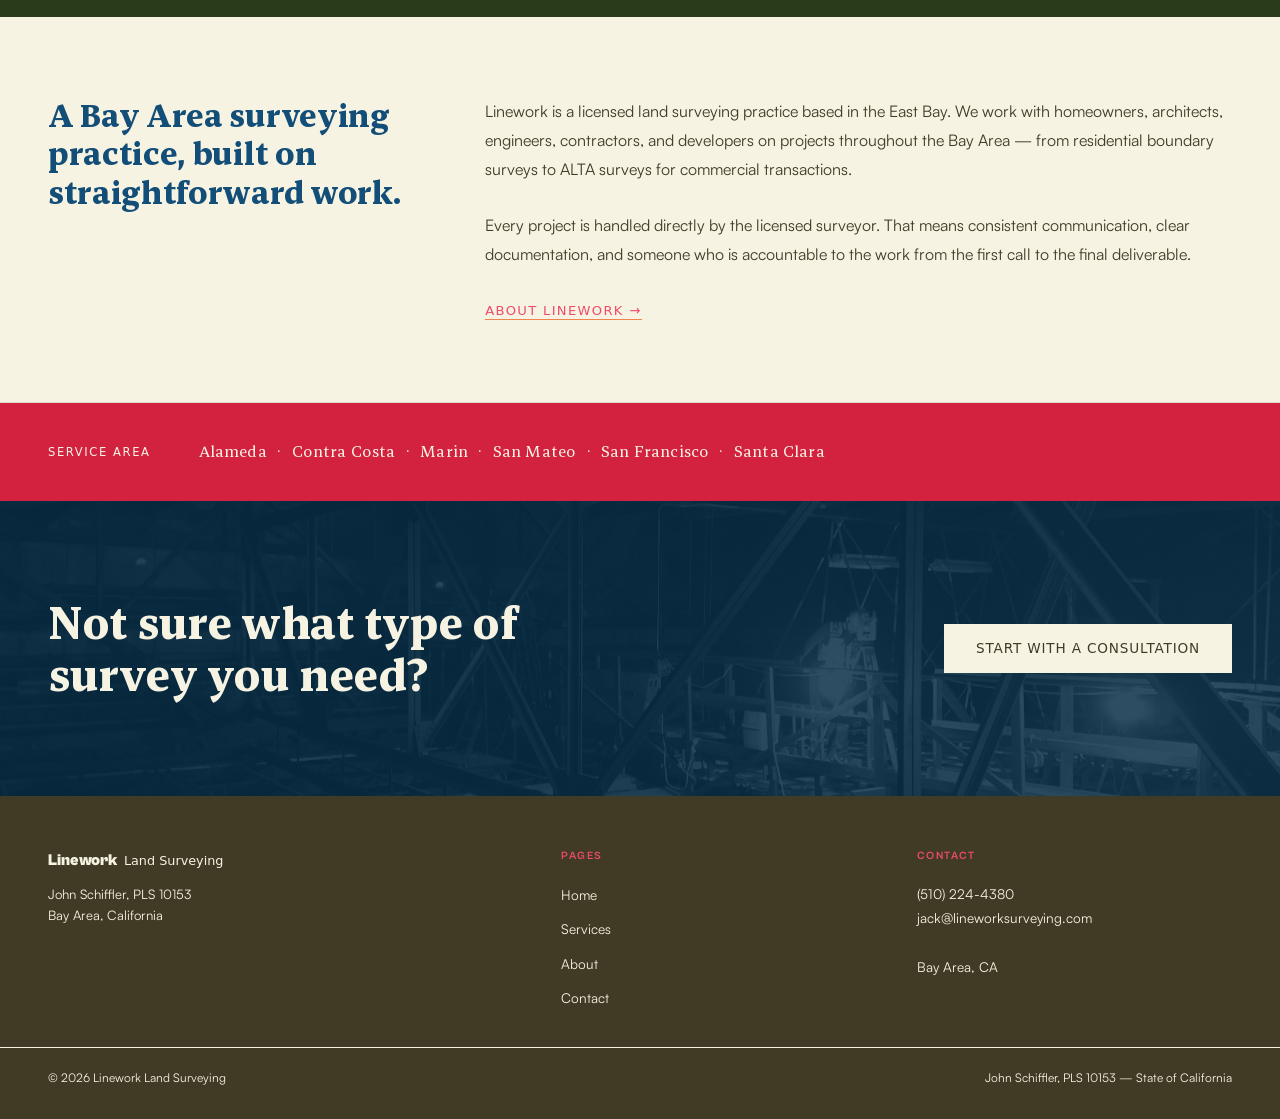
==== commit 28a7f26e: "Jesus fuck this thing is so broken" ====
--- a/index.html
+++ b/index.html
@@ -1,142 +1,145 @@
-<!DOCTYPE html>
-<html lang="en">
-<head>
-  <meta charset="UTF-8">
-  <meta name="viewport" content="width=device-width, initial-scale=1.0">
-  <title>Linework Land Surveying — Bay Area, CA</title>
-  <meta name="description" content="Licensed land surveying across the Bay Area. Boundary surveys, topographic surveys, construction staking, ALTA surveys, and more. Serving Alameda, Contra Costa, Marin, San Mateo, San Francisco, and Santa Clara counties.">
-  <link rel="stylesheet" href="css/styles.css">
-  <link rel="icon" type="image/png" href="favicon/favicon-96x96.png?v=20260525" sizes="96x96" />
-  <link rel="icon" type="image/svg+xml" href="favicon/favicon.svg?v=20260525" />
-  <link rel="shortcut icon" href="favicon/favicon.ico?v=20260525" />
-  <link rel="apple-touch-icon" sizes="180x180" href="favicon/apple-touch-icon.png?v=20260525" />
-  <meta name="apple-mobile-web-app-title" content="Linework" />
-  <link rel="manifest" href="favicon/site.webmanifest?v=20260525" />
-</head>
-<body class="scheme-cream">
-
-  <nav class="nav">
-      <a href="index.html" class="nav-brand"><svg class="nav-logo" viewBox="0 0 614 614" aria-hidden="true" xmlns="http://www.w3.org/2000/svg" style="fill:currentColor;fill-rule:evenodd;clip-rule:evenodd;"><g transform="matrix(1,0,0,1,-393,-393)"><g transform="matrix(0.580419,0,0,0.580419,174.084919,110.556975)"><path d="M906.095,486.619C1198.018,486.619 1435.023,723.624 1435.023,1015.547C1435.023,1307.47 1198.018,1544.475 906.095,1544.475C614.172,1544.475 377.167,1307.47 377.167,1015.547C377.167,723.624 614.172,486.619 906.095,486.619ZM906.095,510.739C627.484,510.739 401.288,736.936 401.288,1015.547C401.288,1294.158 627.484,1520.354 906.095,1520.354C1184.706,1520.354 1410.902,1294.158 1410.902,1015.547C1410.902,736.936 1184.706,510.739 906.095,510.739Z"/></g><g transform="matrix(1.018083,0,0,1.018083,-12.198493,-17.996082)"><path d="M600,420.653C618.035,474.335 643.231,524.475 674.581,570L650,570C650,570 649.997,992.827 650,995C650.003,997.173 600,980 600,980L600,420.653Z"/></g><g transform="matrix(1.012575,0,0,1.012575,-5.211109,-9.470145)"><path d="M875.973,786.244C875.948,786.179 875.973,753.09 875.973,753.09L875.973,753.076C909.604,771.85 945.355,787.608 982.901,800L982.901,800.003L417.098,800L412.466,786.297L875.973,786.244Z"/></g><g><g transform="matrix(0.618251,0.383785,0.383785,0.614168,-159.139869,159.988691)"><path d="M446.684,858.973C439.985,865.707 433.276,869.911 431.711,868.354C430.146,866.797 434.314,860.065 441.012,853.331L694.695,598.295C701.394,591.56 708.103,587.357 709.669,588.914C711.234,590.471 707.066,597.202 700.367,603.936L446.684,858.973Z"/></g><g transform="matrix(0.615449,0.386602,0.386602,0.611336,35.843888,-36.035072)"><path d="M446.684,858.973C439.819,865.874 432.975,870.214 431.409,868.657C429.844,867.1 434.147,860.233 441.012,853.331L694.695,598.295C701.561,591.393 708.405,587.054 709.97,588.61C711.535,590.167 707.232,597.035 700.367,603.936L446.684,858.973Z"/></g></g><g transform="matrix(1.006113,-0.006145,-0.006145,1.006178,46.858488,53.80447)"><path d="M446.684,858.973C445.146,860.519 442.627,860.51 441.061,858.953C439.496,857.397 439.474,854.877 441.012,853.331L694.695,598.295C696.233,596.748 698.753,596.757 700.318,598.314C701.883,599.871 701.905,602.39 700.367,603.936L446.684,858.973Z"/></g><g><g transform="matrix(0.634325,0.367625,0.367625,0.630414,-53.128659,254.618289)"><path d="M446.684,858.973C440.803,864.885 434.758,868.421 433.193,866.864C431.628,865.307 435.131,859.243 441.012,853.331L694.695,598.295C700.576,592.382 706.622,588.846 708.187,590.403C709.752,591.96 706.248,598.024 700.367,603.936L446.684,858.973Z"/></g><g transform="matrix(0.684044,0.317641,0.317641,0.680664,130.234352,70.277254)"><path d="M446.684,858.973C442.415,863.264 437.679,865.485 436.113,863.928C434.548,862.371 436.743,857.623 441.012,853.331L694.695,598.295C698.964,594.003 703.701,591.783 705.266,593.34C706.831,594.896 704.636,599.645 700.367,603.936L446.684,858.973Z"/></g></g><g transform="matrix(0.602646,0.399473,0.399473,0.598396,196.505833,104.390617)"><path d="M446.684,858.973C438.94,866.758 431.382,871.815 429.817,870.258C428.252,868.701 433.268,861.116 441.012,853.331L694.695,598.295C702.44,590.509 709.998,585.452 711.563,587.009C713.128,588.566 708.111,596.151 700.367,603.936L446.684,858.973Z"/></g></g></svg><span class="nav-brand-text"><span class="nav-brand-main">Linework</span><span class="nav-brand-sub">Land Surveying</span></span></a>
-      <button class="nav-toggle" aria-label="Menu" onclick="this.nextElementSibling.classList.toggle('open')">
-        <span></span><span></span><span></span>
-      </button>
-      <ul class="nav-links">
-        <li><a href="index.html" class="active">Home</a></li>
-        <li><a href="services.html">Services</a></li>
-        <li><a href="about.html">About</a></li>
-        <li class="nav-quote"><a href="contact.html">Get a Quote</a></li>
-      </ul>
-  </nav>
-
-  <!-- Hero -->
-  <section class="hero">
-    <p class="hero-tag">Bay Area, California &mdash; Licensed Professional Land Surveyor</p>
-    <div class="hero-lockup">
-      <svg class="hero-logo" viewBox="0 0 614 614" aria-hidden="true" xmlns="http://www.w3.org/2000/svg" style="fill:currentColor;fill-rule:evenodd;clip-rule:evenodd;"><g transform="matrix(1,0,0,1,-393,-393)"><g transform="matrix(0.580419,0,0,0.580419,174.084919,110.556975)"><path d="M906.095,486.619C1198.018,486.619 1435.023,723.624 1435.023,1015.547C1435.023,1307.47 1198.018,1544.475 906.095,1544.475C614.172,1544.475 377.167,1307.47 377.167,1015.547C377.167,723.624 614.172,486.619 906.095,486.619ZM906.095,510.739C627.484,510.739 401.288,736.936 401.288,1015.547C401.288,1294.158 627.484,1520.354 906.095,1520.354C1184.706,1520.354 1410.902,1294.158 1410.902,1015.547C1410.902,736.936 1184.706,510.739 906.095,510.739Z"/></g><g transform="matrix(1.018083,0,0,1.018083,-12.198493,-17.996082)"><path d="M600,420.653C618.035,474.335 643.231,524.475 674.581,570L650,570C650,570 649.997,992.827 650,995C650.003,997.173 600,980 600,980L600,420.653Z"/></g><g transform="matrix(1.012575,0,0,1.012575,-5.211109,-9.470145)"><path d="M875.973,786.244C875.948,786.179 875.973,753.09 875.973,753.09L875.973,753.076C909.604,771.85 945.355,787.608 982.901,800L982.901,800.003L417.098,800L412.466,786.297L875.973,786.244Z"/></g><g><g transform="matrix(0.618251,0.383785,0.383785,0.614168,-159.139869,159.988691)"><path d="M446.684,858.973C439.985,865.707 433.276,869.911 431.711,868.354C430.146,866.797 434.314,860.065 441.012,853.331L694.695,598.295C701.394,591.56 708.103,587.357 709.669,588.914C711.234,590.471 707.066,597.202 700.367,603.936L446.684,858.973Z"/></g><g transform="matrix(0.615449,0.386602,0.386602,0.611336,35.843888,-36.035072)"><path d="M446.684,858.973C439.819,865.874 432.975,870.214 431.409,868.657C429.844,867.1 434.147,860.233 441.012,853.331L694.695,598.295C701.561,591.393 708.405,587.054 709.97,588.61C711.535,590.167 707.232,597.035 700.367,603.936L446.684,858.973Z"/></g></g><g transform="matrix(1.006113,-0.006145,-0.006145,1.006178,46.858488,53.80447)"><path d="M446.684,858.973C445.146,860.519 442.627,860.51 441.061,858.953C439.496,857.397 439.474,854.877 441.012,853.331L694.695,598.295C696.233,596.748 698.753,596.757 700.318,598.314C701.883,599.871 701.905,602.39 700.367,603.936L446.684,858.973Z"/></g><g><g transform="matrix(0.634325,0.367625,0.367625,0.630414,-53.128659,254.618289)"><path d="M446.684,858.973C440.803,864.885 434.758,868.421 433.193,866.864C431.628,865.307 435.131,859.243 441.012,853.331L694.695,598.295C700.576,592.382 706.622,588.846 708.187,590.403C709.752,591.96 706.248,598.024 700.367,603.936L446.684,858.973Z"/></g><g transform="matrix(0.684044,0.317641,0.317641,0.680664,130.234352,70.277254)"><path d="M446.684,858.973C442.415,863.264 437.679,865.485 436.113,863.928C434.548,862.371 436.743,857.623 441.012,853.331L694.695,598.295C698.964,594.003 703.701,591.783 705.266,593.34C706.831,594.896 704.636,599.645 700.367,603.936L446.684,858.973Z"/></g></g><g transform="matrix(0.602646,0.399473,0.399473,0.598396,196.505833,104.390617)"><path d="M446.684,858.973C438.94,866.758 431.382,871.815 429.817,870.258C428.252,868.701 433.268,861.116 441.012,853.331L694.695,598.295C702.44,590.509 709.998,585.452 711.563,587.009C713.128,588.566 708.111,596.151 700.367,603.936L446.684,858.973Z"/></g></g></svg>
-      <h1 class="hero-name">Linework<br><em>Land Surveying</em></h1>
-    </div>
-    <p class="hero-sub">Boundary surveys, topographic surveys, construction staking, and permitting support for property owners, contractors, and developers across the Bay Area.</p>
-    <div class="hero-actions">
-      <a href="contact.html" class="btn-coral">Request a Quote</a>
-      <a href="services.html" class="btn-text">View Services</a>
-    </div>
-  </section>
-
-  <!-- Services -->
-  <section class="services-block">
-    <h2>Services</h2>
-    <ul class="services-list">
-      <li>
-        <span class="svc-name">Boundary &amp; Property Surveys</span>
-        <span class="svc-note">Residential &amp; Commercial</span>
-      </li>
-      <li>
-        <span class="svc-name">Topographic Surveys</span>
-        <span class="svc-note">Design &amp; Planning</span>
-      </li>
-      <li>
-        <span class="svc-name">Construction Staking</span>
-        <span class="svc-note">Grading, Buildings, Utilities</span>
-      </li>
-      <li>
-        <span class="svc-name">ALTA / NSPS Surveys</span>
-        <span class="svc-note">Commercial Real Estate</span>
-      </li>
-      <li>
-        <span class="svc-name">Lot Line Adjustments &amp; Subdivisions</span>
-        <span class="svc-note">Entitlement Support</span>
-      </li>
-      <li>
-        <span class="svc-name">Elevation Certificates</span>
-        <span class="svc-note">Flood Zones &amp; Permits</span>
-      </li>
-      <li>
-        <span class="svc-name">Easement Documentation</span>
-        <span class="svc-note">Access, Utilities, Drainage</span>
-      </li>
-      <li>
-        <span class="svc-name">Consultations</span>
-        <span class="svc-note">Not Sure Where to Start?</span>
-      </li>
-    </ul>
-    <div class="services-more">
-      <a href="services.html">Full service descriptions &rarr;</a>
-    </div>
-  </section>
-
-  <!-- About -->
-  <section class="about-strip">
-    <h2>A Bay Area surveying practice, built on straightforward work.</h2>
-    <div>
-      <p>Linework is a licensed land surveying practice based in the East Bay. We work with homeowners, architects, engineers, contractors, and developers on projects throughout the Bay Area — from residential boundary surveys to ALTA surveys for commercial transactions.</p>
-      <p>Every project is handled directly by the licensed surveyor. That means consistent communication, clear documentation, and someone who is accountable to the work from the first call to the final deliverable.</p>
-      <a href="about.html">About Linework &rarr;</a>
-    </div>
-  </section>
-
-  <!-- Area -->
-  <div class="area-strip">
-    <span class="area-label">Service Area</span>
-    <span class="area-counties">Alameda &nbsp;&middot;&nbsp; Contra Costa &nbsp;&middot;&nbsp; Marin &nbsp;&middot;&nbsp; San Mateo &nbsp;&middot;&nbsp; San Francisco &nbsp;&middot;&nbsp; Santa Clara</span>
-  </div>
-
-  <!-- CTA -->
-  <div class="cta-band">
-    <img class="cta-band-bg" src="img/IMG_4250.jpg" alt="">
-    <h2>Not sure what type of survey you need?</h2>
-    <a href="contact.html" class="btn-cream">Start with a consultation</a>
-  </div>
-
-  <!-- Footer -->
-  <footer>
-    <div class="footer">
-      <div>
-        <span class="footer-brand">Linework Land Surveying</span>
-        <p class="footer-tagline">John Schiffler, PLS 10153<br>Bay Area, California</p>
-      </div>
-      <div class="footer-col">
-        <h4>Pages</h4>
-        <ul>
-          <li><a href="index.html">Home</a></li>
-          <li><a href="services.html">Services</a></li>
-          <li><a href="about.html">About</a></li>
-          <li><a href="contact.html">Contact</a></li>
-        </ul>
-      </div>
-      <div class="footer-col">
-        <h4>Contact</h4>
-        <address>
-          (510) 224-4380<br>
-          jack@lineworksurveying.com<br><br>
-          Bay Area, CA
-        </address>
-      </div>
-    </div>
-    <div class="footer-bottom">
-      <span>&copy; 2026 Linework Land Surveying</span>
-      <span>John Schiffler, PLS 10153 &mdash; State of California</span>
-    </div>
-  </footer>
-
-</body>
-</html>
+<!DOCTYPE html>
+<html lang="en">
+<head>
+  <meta charset="UTF-8">
+  <meta name="viewport" content="width=device-width, initial-scale=1.0">
+  <title>Linework Land Surveying — Bay Area, CA</title>
+  <meta name="description" content="Licensed land surveying across the Bay Area. Boundary surveys, topographic surveys, construction staking, ALTA surveys, and more. Serving Alameda, Contra Costa, Marin, San Mateo, San Francisco, and Santa Clara counties.">
+  <link rel="stylesheet" href="css/styles.css">
+  <link rel="icon" type="image/png" href="favicon/favicon-96x96.png?v=20260525" sizes="96x96" />
+  <link rel="icon" type="image/svg+xml" href="favicon/favicon.svg?v=20260525" />
+  <link rel="shortcut icon" href="favicon/favicon.ico?v=20260525" />
+  <link rel="apple-touch-icon" sizes="180x180" href="favicon/apple-touch-icon.png?v=20260525" />
+  <meta name="apple-mobile-web-app-title" content="Linework" />
+  <link rel="manifest" href="favicon/site.webmanifest?v=20260525" />
+</head>
+<body class="scheme-cream">
+
+  <nav class="nav">
+      <a href="index.html" class="nav-brand"><svg class="nav-logo" viewBox="0 0 614 614" aria-hidden="true" xmlns="http://www.w3.org/2000/svg" style="fill:currentColor;fill-rule:evenodd;clip-rule:evenodd;"><g transform="matrix(1,0,0,1,-393,-393)"><g transform="matrix(0.580419,0,0,0.580419,174.084919,110.556975)"><path d="M906.095,486.619C1198.018,486.619 1435.023,723.624 1435.023,1015.547C1435.023,1307.47 1198.018,1544.475 906.095,1544.475C614.172,1544.475 377.167,1307.47 377.167,1015.547C377.167,723.624 614.172,486.619 906.095,486.619ZM906.095,510.739C627.484,510.739 401.288,736.936 401.288,1015.547C401.288,1294.158 627.484,1520.354 906.095,1520.354C1184.706,1520.354 1410.902,1294.158 1410.902,1015.547C1410.902,736.936 1184.706,510.739 906.095,510.739Z"/></g><g transform="matrix(1.018083,0,0,1.018083,-12.198493,-17.996082)"><path d="M600,420.653C618.035,474.335 643.231,524.475 674.581,570L650,570C650,570 649.997,992.827 650,995C650.003,997.173 600,980 600,980L600,420.653Z"/></g><g transform="matrix(1.012575,0,0,1.012575,-5.211109,-9.470145)"><path d="M875.973,786.244C875.948,786.179 875.973,753.09 875.973,753.09L875.973,753.076C909.604,771.85 945.355,787.608 982.901,800L982.901,800.003L417.098,800L412.466,786.297L875.973,786.244Z"/></g><g><g transform="matrix(0.618251,0.383785,0.383785,0.614168,-159.139869,159.988691)"><path d="M446.684,858.973C439.985,865.707 433.276,869.911 431.711,868.354C430.146,866.797 434.314,860.065 441.012,853.331L694.695,598.295C701.394,591.56 708.103,587.357 709.669,588.914C711.234,590.471 707.066,597.202 700.367,603.936L446.684,858.973Z"/></g><g transform="matrix(0.615449,0.386602,0.386602,0.611336,35.843888,-36.035072)"><path d="M446.684,858.973C439.819,865.874 432.975,870.214 431.409,868.657C429.844,867.1 434.147,860.233 441.012,853.331L694.695,598.295C701.561,591.393 708.405,587.054 709.97,588.61C711.535,590.167 707.232,597.035 700.367,603.936L446.684,858.973Z"/></g></g><g transform="matrix(1.006113,-0.006145,-0.006145,1.006178,46.858488,53.80447)"><path d="M446.684,858.973C445.146,860.519 442.627,860.51 441.061,858.953C439.496,857.397 439.474,854.877 441.012,853.331L694.695,598.295C696.233,596.748 698.753,596.757 700.318,598.314C701.883,599.871 701.905,602.39 700.367,603.936L446.684,858.973Z"/></g><g><g transform="matrix(0.634325,0.367625,0.367625,0.630414,-53.128659,254.618289)"><path d="M446.684,858.973C440.803,864.885 434.758,868.421 433.193,866.864C431.628,865.307 435.131,859.243 441.012,853.331L694.695,598.295C700.576,592.382 706.622,588.846 708.187,590.403C709.752,591.96 706.248,598.024 700.367,603.936L446.684,858.973Z"/></g><g transform="matrix(0.684044,0.317641,0.317641,0.680664,130.234352,70.277254)"><path d="M446.684,858.973C442.415,863.264 437.679,865.485 436.113,863.928C434.548,862.371 436.743,857.623 441.012,853.331L694.695,598.295C698.964,594.003 703.701,591.783 705.266,593.34C706.831,594.896 704.636,599.645 700.367,603.936L446.684,858.973Z"/></g></g><g transform="matrix(0.602646,0.399473,0.399473,0.598396,196.505833,104.390617)"><path d="M446.684,858.973C438.94,866.758 431.382,871.815 429.817,870.258C428.252,868.701 433.268,861.116 441.012,853.331L694.695,598.295C702.44,590.509 709.998,585.452 711.563,587.009C713.128,588.566 708.111,596.151 700.367,603.936L446.684,858.973Z"/></g></g></svg><span class="nav-brand-text"><span class="nav-brand-main">Linework</span><span class="nav-brand-sub">Land Surveying</span></span></a>
+      <button class="nav-toggle" aria-label="Menu" onclick="this.nextElementSibling.classList.toggle('open')">
+        <span></span><span></span><span></span>
+      </button>
+      <ul class="nav-links">
+        <li><a href="index.html" class="active">Home</a></li>
+        <li><a href="services.html">Services</a></li>
+        <li><a href="about.html">About</a></li>
+        <li class="nav-quote"><a href="contact.html">Get a Quote</a></li>
+      </ul>
+  </nav>
+
+  <!-- Hero -->
+  <section class="hero">
+    <p class="hero-tag">Bay Area, California &mdash; Licensed Professional Land Surveyor</p>
+    <div class="hero-lockup">
+      <svg class="hero-logo" viewBox="0 0 614 614" aria-hidden="true" xmlns="http://www.w3.org/2000/svg" style="fill:currentColor;fill-rule:evenodd;clip-rule:evenodd;"><g transform="matrix(1,0,0,1,-393,-393)"><g transform="matrix(0.580419,0,0,0.580419,174.084919,110.556975)"><path d="M906.095,486.619C1198.018,486.619 1435.023,723.624 1435.023,1015.547C1435.023,1307.47 1198.018,1544.475 906.095,1544.475C614.172,1544.475 377.167,1307.47 377.167,1015.547C377.167,723.624 614.172,486.619 906.095,486.619ZM906.095,510.739C627.484,510.739 401.288,736.936 401.288,1015.547C401.288,1294.158 627.484,1520.354 906.095,1520.354C1184.706,1520.354 1410.902,1294.158 1410.902,1015.547C1410.902,736.936 1184.706,510.739 906.095,510.739Z"/></g><g transform="matrix(1.018083,0,0,1.018083,-12.198493,-17.996082)"><path d="M600,420.653C618.035,474.335 643.231,524.475 674.581,570L650,570C650,570 649.997,992.827 650,995C650.003,997.173 600,980 600,980L600,420.653Z"/></g><g transform="matrix(1.012575,0,0,1.012575,-5.211109,-9.470145)"><path d="M875.973,786.244C875.948,786.179 875.973,753.09 875.973,753.09L875.973,753.076C909.604,771.85 945.355,787.608 982.901,800L982.901,800.003L417.098,800L412.466,786.297L875.973,786.244Z"/></g><g><g transform="matrix(0.618251,0.383785,0.383785,0.614168,-159.139869,159.988691)"><path d="M446.684,858.973C439.985,865.707 433.276,869.911 431.711,868.354C430.146,866.797 434.314,860.065 441.012,853.331L694.695,598.295C701.394,591.56 708.103,587.357 709.669,588.914C711.234,590.471 707.066,597.202 700.367,603.936L446.684,858.973Z"/></g><g transform="matrix(0.615449,0.386602,0.386602,0.611336,35.843888,-36.035072)"><path d="M446.684,858.973C439.819,865.874 432.975,870.214 431.409,868.657C429.844,867.1 434.147,860.233 441.012,853.331L694.695,598.295C701.561,591.393 708.405,587.054 709.97,588.61C711.535,590.167 707.232,597.035 700.367,603.936L446.684,858.973Z"/></g></g><g transform="matrix(1.006113,-0.006145,-0.006145,1.006178,46.858488,53.80447)"><path d="M446.684,858.973C445.146,860.519 442.627,860.51 441.061,858.953C439.496,857.397 439.474,854.877 441.012,853.331L694.695,598.295C696.233,596.748 698.753,596.757 700.318,598.314C701.883,599.871 701.905,602.39 700.367,603.936L446.684,858.973Z"/></g><g><g transform="matrix(0.634325,0.367625,0.367625,0.630414,-53.128659,254.618289)"><path d="M446.684,858.973C440.803,864.885 434.758,868.421 433.193,866.864C431.628,865.307 435.131,859.243 441.012,853.331L694.695,598.295C700.576,592.382 706.622,588.846 708.187,590.403C709.752,591.96 706.248,598.024 700.367,603.936L446.684,858.973Z"/></g><g transform="matrix(0.684044,0.317641,0.317641,0.680664,130.234352,70.277254)"><path d="M446.684,858.973C442.415,863.264 437.679,865.485 436.113,863.928C434.548,862.371 436.743,857.623 441.012,853.331L694.695,598.295C698.964,594.003 703.701,591.783 705.266,593.34C706.831,594.896 704.636,599.645 700.367,603.936L446.684,858.973Z"/></g></g><g transform="matrix(0.602646,0.399473,0.399473,0.598396,196.505833,104.390617)"><path d="M446.684,858.973C438.94,866.758 431.382,871.815 429.817,870.258C428.252,868.701 433.268,861.116 441.012,853.331L694.695,598.295C702.44,590.509 709.998,585.452 711.563,587.009C713.128,588.566 708.111,596.151 700.367,603.936L446.684,858.973Z"/></g></g></svg>
+      <h1 class="hero-name">Linework<br><em>Land Surveying</em></h1>
+    </div>
+    <p class="hero-sub">Boundary surveys, topographic surveys, construction staking, and permitting support for property owners, contractors, and developers across the Bay Area.</p>
+    <div class="hero-actions">
+      <a href="contact.html" class="btn-coral">Request a Quote</a>
+      <a href="services.html" class="btn-text">View Services</a>
+    </div>
+  </section>
+
+  <!-- Services -->
+  <section class="services-block">
+    <h2>Services</h2>
+    <ul class="services-list">
+      <li>
+        <span class="svc-name">Boundary &amp; Property Surveys</span>
+        <span class="svc-note">Residential &amp; Commercial</span>
+      </li>
+      <li>
+        <span class="svc-name">Topographic Surveys</span>
+        <span class="svc-note">Design &amp; Planning</span>
+      </li>
+      <li>
+        <span class="svc-name">Construction Staking</span>
+        <span class="svc-note">Grading, Buildings, Utilities</span>
+      </li>
+      <li>
+        <span class="svc-name">ALTA / NSPS Surveys</span>
+        <span class="svc-note">Commercial Real Estate</span>
+      </li>
+      <li>
+        <span class="svc-name">Lot Line Adjustments &amp; Subdivisions</span>
+        <span class="svc-note">Entitlement Support</span>
+      </li>
+      <li>
+        <span class="svc-name">Elevation Certificates</span>
+        <span class="svc-note">Flood Zones &amp; Permits</span>
+      </li>
+      <li>
+        <span class="svc-name">Easement Documentation</span>
+        <span class="svc-note">Access, Utilities, Drainage</span>
+      </li>
+      <li>
+        <span class="svc-name">Consultations</span>
+        <span class="svc-note">Not Sure Where to Start?</span>
+      </li>
+    </ul>
+    <div class="services-more">
+      <a href="services.html">Full service descriptions &rarr;</a>
+    </div>
+  </section>
+
+  <!-- About -->
+  <section class="about-strip">
+    <h2>A Bay Area surveying practice, built on straightforward work.</h2>
+    <div>
+      <p>Linework is a licensed land surveying practice based in the East Bay. We work with homeowners, architects, engineers, contractors, and developers on projects throughout the Bay Area — from residential boundary surveys to ALTA surveys for commercial transactions.</p>
+      <p>Every project is handled directly by the licensed surveyor. That means consistent communication, clear documentation, and someone who is accountable to the work from the first call to the final deliverable.</p>
+      <a href="about.html">About Linework &rarr;</a>
+    </div>
+  </section>
+
+  <!-- Area -->
+  <div class="area-strip">
+    <span class="area-label">Service Area</span>
+    <span class="area-counties">Alameda &nbsp;&middot;&nbsp; Contra Costa &nbsp;&middot;&nbsp; Marin &nbsp;&middot;&nbsp; San Mateo &nbsp;&middot;&nbsp; San Francisco &nbsp;&middot;&nbsp; Santa Clara</span>
+  </div>
+
+  <!-- CTA -->
+  <div class="cta-band">
+    <img class="cta-band-bg" src="img/IMG_4250.jpg" alt="">
+    <h2>Not sure what type of survey you need?</h2>
+    <a href="contact.html" class="btn-cream">Start with a consultation</a>
+  </div>
+
+  <!-- Footer -->
+  <footer>
+    <div class="footer">
+      <div>
+        <span class="footer-brand">
+          <span class="footer-brand-title">Linework</span>
+          <span class="footer-brand-subtitle">Land Surveying</span>
+        </span>
+        <p class="footer-tagline">John Schiffler, PLS 10153<br>Bay Area, California</p>
+      </div>
+      <div class="footer-col">
+        <h4>Pages</h4>
+        <ul>
+          <li><a href="index.html">Home</a></li>
+          <li><a href="services.html">Services</a></li>
+          <li><a href="about.html">About</a></li>
+          <li><a href="contact.html">Contact</a></li>
+        </ul>
+      </div>
+      <div class="footer-col">
+        <h4>Contact</h4>
+        <address>
+          (510) 224-4380<br>
+          jack@lineworksurveying.com<br><br>
+          Bay Area, CA
+        </address>
+      </div>
+    </div>
+    <div class="footer-bottom">
+      <span>&copy; 2026 Linework Land Surveying</span>
+      <span>John Schiffler, PLS 10153 &mdash; State of California</span>
+    </div>
+  </footer>
+
+</body>
+</html>
--- a/css/styles.css
+++ b/css/styles.css
@@ -1,845 +1,1069 @@
-/* ── Fonts ─────────────────────────────────────────────────────────────────── */
-@font-face {
-  font-family: 'Cabinet Grotesk';
-  src: url('../fonts/CabinetGrotesk-Regular.woff2') format('woff2'),
-       url('../fonts/CabinetGrotesk-Regular.woff') format('woff');
-  font-weight: 400; font-display: swap;
-}
-@font-face {
-  font-family: 'Cabinet Grotesk';
-  src: url('../fonts/CabinetGrotesk-Medium.woff2') format('woff2'),
-       url('../fonts/CabinetGrotesk-Medium.woff') format('woff');
-  font-weight: 500; font-display: swap;
-}
-@font-face {
-  font-family: 'Cabinet Grotesk';
-  src: url('../fonts/CabinetGrotesk-Bold.woff2') format('woff2'),
-       url('../fonts/CabinetGrotesk-Bold.woff') format('woff');
-  font-weight: 700; font-display: swap;
-}
-@font-face {
-  font-family: 'Cabinet Grotesk';
-  src: url('../fonts/CabinetGrotesk-Black.woff2') format('woff2'),
-       url('../fonts/CabinetGrotesk-Black.woff') format('woff');
-  font-weight: 900; font-display: swap;
-}
-@font-face {
-  font-family: 'Satoshi';
-  src: url('../fonts/Satoshi-Variable.woff2') format('woff2'),
-       url('../fonts/Satoshi-Variable.woff') format('woff');
-  font-weight: 300 900; font-display: swap;
-}
-@font-face {
-  font-family: 'Satoshi';
-  src: url('../fonts/Satoshi-Regular.woff2') format('woff2'),
-       url('../fonts/Satoshi-Regular.woff') format('woff');
-  font-weight: 400; font-display: swap;
-}
-@font-face {
-  font-family: 'Satoshi';
-  src: url('../fonts/Satoshi-Medium.woff2') format('woff2'),
-       url('../fonts/Satoshi-Medium.woff') format('woff');
-  font-weight: 500; font-display: swap;
-}
-@font-face {
-  font-family: 'Satoshi';
-  src: url('../fonts/Satoshi-Bold.woff2') format('woff2'),
-       url('../fonts/Satoshi-Bold.woff') format('woff');
-  font-weight: 700; font-display: swap;
-}
-@font-face {
-  font-family: 'Bespoke Serif';
-  src: url('../fonts/BespokeSerif-Variable.woff2') format('woff2'),
-       url('../fonts/BespokeSerif-Variable.woff') format('woff');
-  font-weight: 100 900; font-display: swap;
-}
-@font-face {
-  font-family: 'Bespoke Serif';
-  src: url('../fonts/BespokeSerif-VariableItalic.woff2') format('woff2'),
-       url('../fonts/BespokeSerif-VariableItalic.woff') format('woff');
-  font-weight: 100 900; font-style: italic; font-display: swap;
-}
-
-/* ── Variables ─────────────────────────────────────────────────────────────── */
-:root {
-  --cream:   #F5EDE0;
-  --ivory:   #F7F3E3;
-  --coral:   #EE486A;
-  --olive:   #2A5B1C;
-  --dark:    #1A1714;
-  --mid:     #7A6A58;
-  --sand:    #DEC99A;
-  --paper:   #FAF6EE;
-}
-
-/* ── Reset ─────────────────────────────────────────────────────────────────── */
-*, *::before, *::after { box-sizing: border-box; margin: 0; padding: 0; }
-html, body { overflow-x: clip; overscroll-behavior: none; }
-html { scroll-behavior: smooth; }
-
-body {
-  font-family: 'Satoshi', system-ui, sans-serif;
-  background: var(--paper);
-  color: var(--dark);
-  font-size: 16px;
-  line-height: 1.6;
-}
-
-a { color: inherit; text-decoration: none; }
-img { max-width: 100%; display: block; }
-
-/* ── Nav ───────────────────────────────────────────────────────────────────── */
-.nav {
-  display: flex;
-  align-items: center;
-  justify-content: space-between;
-  padding: 20px 48px;
-  border-bottom: 1px solid rgba(26,23,20,0.12);
-  background: var(--paper);
-  position: sticky;
-  top: 0;
-  z-index: 50;
-}
-
-.nav-brand {
-  display: flex;
-  align-items: center;
-  gap: 10px;
-  color: var(--dark);
-}
-
-.nav-logo {
-  display: block;
-  width: 44px;
-  height: 44px;
-  flex-shrink: 0;
-  color: var(--dark);
-  overflow: hidden;
-  shape-rendering: geometricPrecision;
-}
-
-.nav-brand-text {
-  display: flex;
-  align-items: baseline;
-  gap: 0.35em;
-}
-
-.nav-brand-main {
-  font-family: 'Cabinet Grotesk', system-ui, sans-serif;
-  font-weight: 900;
-  font-size: 1.15rem;
-  letter-spacing: 0.01em;
-}
-
-.nav-brand-sub {
-  font-family: 'Satoshi', system-ui, sans-serif;
-  font-weight: 300;
-  font-style: normal;
-  font-size: 1rem;
-}
-
-.nav-links {
-  display: flex;
-  gap: 36px;
-  list-style: none;
-}
-
-.nav-links a {
-  font-size: 0.8rem;
-  font-weight: 500;
-  letter-spacing: 0.1em;
-  text-transform: uppercase;
-  color: var(--mid);
-  transition: color 0.2s;
-}
-
-.nav-links a:hover,
-.nav-links a.active { color: var(--dark); }
-
-.nav-links .nav-quote a {
-  color: var(--coral);
-  border-bottom: 1px solid var(--coral);
-  padding-bottom: 1px;
-}
-
-.nav-links .nav-quote a:hover { color: var(--dark); border-color: var(--dark); }
-
-.nav-toggle {
-  display: none;
-  flex-direction: column;
-  gap: 5px;
-  background: none;
-  border: none;
-  cursor: pointer;
-  padding: 4px;
-}
-
-.nav-toggle span {
-  display: block;
-  width: 22px;
-  height: 1.5px;
-  background: var(--dark);
-}
-
-/* ── Hero ──────────────────────────────────────────────────────────────────── */
-.hero {
-  background: var(--cream);
-  padding: 80px 48px 72px;
-  border-bottom: 1px solid rgba(26,23,20,0.1);
-  overflow: hidden;
-}
-
-.hero-tag {
-  font-size: 0.75rem;
-  font-weight: 500;
-  letter-spacing: 0.14em;
-  text-transform: uppercase;
-  color: var(--coral);
-  margin-bottom: 28px;
-}
-
-.hero-lockup {
-  display: flex;
-  align-items: center;
-  gap: clamp(1.15rem, 2vw, 2rem);
-  margin-bottom: 36px;
-}
-
-.hero-logo {
-  width: clamp(4.6rem, 10vw, 8.5rem);
-  height: clamp(4.6rem, 10vw, 8.5rem);
-  flex-shrink: 0;
-  color: var(--dark);
-  shape-rendering: geometricPrecision;
-}
-
-.hero-name {
-  font-family: 'Cabinet Grotesk', system-ui, sans-serif;
-  font-weight: 900;
-  font-size: clamp(3.45rem, 8.5vw, 8rem);
-  line-height: 0.95;
-  letter-spacing: -0.02em;
-  color: var(--dark);
-  margin-bottom: 0;
-}
-
-.hero-name em {
-  display: block;
-  font-family: 'Satoshi', system-ui, sans-serif;
-  font-weight: 300;
-  font-style: normal;
-  font-size: 0.68em;
-  color: var(--dark);
-}
-
-.hero-sub {
-  font-size: 1rem;
-  color: var(--mid);
-  max-width: 420px;
-  line-height: 1.7;
-  margin-bottom: 40px;
-}
-
-.hero-actions {
-  display: flex;
-  gap: 20px;
-  align-items: center;
-}
-
-.btn-coral {
-  display: inline-block;
-  background: var(--coral);
-  color: #fff;
-  padding: 12px 28px;
-  font-size: 0.85rem;
-  font-weight: 500;
-  letter-spacing: 0.06em;
-  text-transform: uppercase;
-  transition: background 0.2s;
-}
-
-.btn-coral:hover { background: var(--dark); }
-
-.btn-text {
-  font-size: 0.85rem;
-  font-weight: 500;
-  letter-spacing: 0.06em;
-  text-transform: uppercase;
-  color: var(--mid);
-  border-bottom: 1px solid currentColor;
-  padding-bottom: 1px;
-  transition: color 0.2s;
-}
-
-.btn-text:hover { color: var(--dark); }
-
-/* ── Services block (homepage) ─────────────────────────────────────────────── */
-.services-block {
-  background: var(--olive);
-  padding: 80px 48px;
-}
-
-.services-block h2 {
-  font-family: 'Cabinet Grotesk', system-ui, sans-serif;
-  font-weight: 700;
-  font-size: clamp(1.8rem, 3vw, 2.6rem);
-  color: var(--sand);
-  margin-bottom: 52px;
-  letter-spacing: -0.01em;
-}
-
-.services-list {
-  list-style: none;
-  border-top: 1px solid rgba(255,255,255,0.15);
-}
-
-.services-list li {
-  display: flex;
-  justify-content: space-between;
-  align-items: baseline;
-  padding: 20px 0;
-  border-bottom: 1px solid rgba(255,255,255,0.15);
-  gap: 24px;
-}
-
-.services-list li .svc-name {
-  font-family: 'Cabinet Grotesk', system-ui, sans-serif;
-  font-weight: 700;
-  font-size: clamp(1.1rem, 2vw, 1.4rem);
-  color: #fff;
-  letter-spacing: -0.01em;
-}
-
-.services-list li .svc-note {
-  font-size: 0.8rem;
-  color: rgba(255,255,255,0.45);
-  letter-spacing: 0.06em;
-  text-transform: uppercase;
-  flex-shrink: 0;
-}
-
-.services-more {
-  margin-top: 40px;
-}
-
-.services-more a {
-  font-size: 0.82rem;
-  font-weight: 500;
-  letter-spacing: 0.1em;
-  text-transform: uppercase;
-  color: var(--sand);
-  border-bottom: 1px solid rgba(222,201,154,0.4);
-  padding-bottom: 2px;
-  transition: border-color 0.2s;
-}
-
-.services-more a:hover { border-color: var(--sand); }
-
-/* ── About strip (homepage) ────────────────────────────────────────────────── */
-.about-strip {
-  background: var(--paper);
-  padding: 80px 48px;
-  display: grid;
-  grid-template-columns: 1fr 2fr;
-  gap: 64px;
-  align-items: start;
-  border-bottom: 1px solid rgba(26,23,20,0.1);
-}
-
-.about-strip h2 {
-  font-family: 'Bespoke Serif', Georgia, serif;
-  font-size: clamp(1.6rem, 2.5vw, 2.2rem);
-  line-height: 1.2;
-  color: var(--dark);
-  letter-spacing: -0.01em;
-}
-
-.about-strip p {
-  font-size: 1rem;
-  color: var(--mid);
-  line-height: 1.8;
-  margin-bottom: 28px;
-}
-
-.about-strip a {
-  font-size: 0.82rem;
-  font-weight: 500;
-  letter-spacing: 0.1em;
-  text-transform: uppercase;
-  color: var(--coral);
-  border-bottom: 1px solid var(--coral);
-  padding-bottom: 1px;
-}
-
-/* ── Area strip ────────────────────────────────────────────────────────────── */
-.area-strip {
-  background: var(--coral);
-  padding: 36px 48px;
-  display: flex;
-  align-items: center;
-  gap: 48px;
-  flex-wrap: wrap;
-}
-
-.area-strip .area-label {
-  font-size: 0.72rem;
-  font-weight: 500;
-  letter-spacing: 0.14em;
-  text-transform: uppercase;
-  color: rgba(255,255,255,0.6);
-  flex-shrink: 0;
-}
-
-.area-strip .area-counties {
-  font-family: 'Bespoke Serif', Georgia, serif;
-  font-size: 1rem;
-  color: #fff;
-  letter-spacing: 0.01em;
-}
-
-/* ── CTA band ──────────────────────────────────────────────────────────────── */
-.cta-band {
-  background: var(--dark);
-  padding: 96px 48px;
-  display: flex;
-  justify-content: space-between;
-  align-items: center;
-  gap: 40px;
-  flex-wrap: wrap;
-  position: relative;
-  overflow: hidden;
-}
-
-.cta-band-bg {
-  position: absolute;
-  inset: 0;
-  width: 100%;
-  height: 100%;
-  object-fit: cover;
-  object-position: center;
-  opacity: 0.15;
-  filter: grayscale(1);
-  pointer-events: none;
-}
-
-.cta-band h2,
-.cta-band a { position: relative; }
-
-
-.cta-band h2 {
-  font-family: 'Bespoke Serif', Georgia, serif;
-  font-size: clamp(1.8rem, 3.5vw, 3rem);
-  color: var(--cream);
-  letter-spacing: -0.01em;
-  max-width: 540px;
-  line-height: 1.15;
-}
-
-.btn-cream {
-  display: inline-block;
-  background: var(--cream);
-  color: var(--dark);
-  padding: 14px 32px;
-  font-size: 0.85rem;
-  font-weight: 500;
-  letter-spacing: 0.06em;
-  text-transform: uppercase;
-  flex-shrink: 0;
-  transition: background 0.2s;
-}
-
-.btn-cream:hover { background: var(--sand); }
-
-/* ── Page hero (inner pages) ───────────────────────────────────────────────── */
-.page-hero {
-  background: var(--cream);
-  padding: 72px 48px 60px;
-  border-bottom: 1px solid rgba(26,23,20,0.1);
-}
-
-.page-hero .eyebrow {
-  font-size: 0.72rem;
-  font-weight: 500;
-  letter-spacing: 0.14em;
-  text-transform: uppercase;
-  color: var(--coral);
-  margin-bottom: 20px;
-}
-
-.page-hero h1 {
-  font-family: 'Bespoke Serif', Georgia, serif;
-  font-size: clamp(2.4rem, 5vw, 4rem);
-  line-height: 1.05;
-  letter-spacing: -0.02em;
-  color: var(--dark);
-  max-width: 700px;
-}
-
-.page-hero--dark {
-  background: var(--olive);
-  border-bottom-color: transparent;
-}
-
-.page-hero--dark .eyebrow { color: rgba(222,201,154,0.65); }
-.page-hero--dark h1 { color: var(--cream); }
-
-/* ── Services page ─────────────────────────────────────────────────────────── */
-.services-full {
-  padding: 0 48px 96px;
-  background: var(--paper);
-}
-
-.svc-item {
-  padding: 52px 0;
-  border-bottom: 1px solid rgba(26,23,20,0.1);
-  display: grid;
-  grid-template-columns: 300px 1fr;
-  gap: 64px;
-  align-items: start;
-}
-
-.svc-item:first-child { padding-top: 52px; border-top: 1px solid rgba(26,23,20,0.1); margin-top: 52px; }
-
-
-.svc-item h2 {
-  font-family: 'Cabinet Grotesk', system-ui, sans-serif;
-  font-weight: 700;
-  font-size: clamp(1.2rem, 2vw, 1.6rem);
-  color: var(--dark);
-  line-height: 1.2;
-  letter-spacing: -0.01em;
-}
-
-.svc-body p {
-  font-size: 0.95rem;
-  color: var(--mid);
-  line-height: 1.8;
-}
-
-.svc-body p + p {
-  margin-top: 16px;
-}
-
-/* ── About page ────────────────────────────────────────────────────────────── */
-.about-body {
-  padding: 72px 48px 96px;
-  background: var(--paper);
-  display: grid;
-  grid-template-columns: 1fr 380px;
-  gap: 80px;
-  align-items: start;
-}
-
-.about-text h2 {
-  font-family: 'Bespoke Serif', Georgia, serif;
-  font-size: clamp(1.8rem, 3vw, 2.4rem);
-  color: var(--dark);
-  margin-bottom: 32px;
-  letter-spacing: -0.02em;
-  line-height: 1.15;
-}
-
-.about-text p {
-  font-size: 0.97rem;
-  color: var(--mid);
-  line-height: 1.85;
-  margin-bottom: 20px;
-  max-width: 560px;
-}
-
-.aside-card {
-  background: var(--cream);
-  padding: 36px;
-  border: 1px solid rgba(26,23,20,0.1);
-}
-
-.aside-card h3 {
-  font-family: 'Cabinet Grotesk', system-ui, sans-serif;
-  font-size: 0.72rem;
-  font-weight: 500;
-  letter-spacing: 0.14em;
-  text-transform: uppercase;
-  color: var(--mid);
-  margin-bottom: 20px;
-}
-
-.aside-card ul {
-  list-style: none;
-  display: flex;
-  flex-direction: column;
-  gap: 12px;
-}
-
-.aside-card li {
-  font-family: 'Bespoke Serif', Georgia, serif;
-  font-size: 0.95rem;
-  color: var(--dark);
-  padding-bottom: 12px;
-  border-bottom: 1px solid rgba(26,23,20,0.08);
-}
-
-.aside-card li:last-child { border-bottom: none; padding-bottom: 0; }
-
-/* ── Contact page ──────────────────────────────────────────────────────────── */
-.contact-body {
-  padding: 72px 48px 96px;
-  background: var(--paper);
-  display: grid;
-  grid-template-columns: 1fr 1.4fr;
-  gap: 80px;
-  align-items: start;
-}
-
-.contact-left h2 {
-  font-family: 'Bespoke Serif', Georgia, serif;
-  font-size: clamp(1.6rem, 2.5vw, 2.2rem);
-  color: var(--dark);
-  margin-bottom: 24px;
-  letter-spacing: -0.01em;
-  line-height: 1.2;
-}
-
-.contact-left p {
-  font-size: 0.92rem;
-  color: var(--mid);
-  line-height: 1.75;
-  margin-bottom: 36px;
-}
-
-.contact-details {
-  display: flex;
-  flex-direction: column;
-  gap: 20px;
-}
-
-.contact-detail-label {
-  font-size: 0.7rem;
-  font-weight: 500;
-  letter-spacing: 0.14em;
-  text-transform: uppercase;
-  color: var(--mid);
-  margin-bottom: 3px;
-}
-
-.contact-detail-value {
-  font-family: 'Bespoke Serif', Georgia, serif;
-  font-size: 1.05rem;
-  color: var(--dark);
-}
-
-.contact-detail-value a { color: var(--coral); }
-.contact-detail-value a:hover { border-bottom: 1px solid var(--coral); }
-
-/* ── Form ──────────────────────────────────────────────────────────────────── */
-.form-wrap {
-  background: var(--cream);
-  padding: 40px;
-}
-
-.form-wrap h3 {
-  font-family: 'Cabinet Grotesk', system-ui, sans-serif;
-  font-weight: 700;
-  font-size: 1.5rem;
-  color: var(--dark);
-  margin-bottom: 28px;
-  letter-spacing: -0.01em;
-}
-
-.form-group {
-  display: flex;
-  flex-direction: column;
-  gap: 6px;
-  margin-bottom: 20px;
-}
-
-.form-group label {
-  font-size: 0.72rem;
-  font-weight: 500;
-  letter-spacing: 0.1em;
-  text-transform: uppercase;
-  color: var(--mid);
-}
-
-.form-group input,
-.form-group select,
-.form-group textarea {
-  padding: 11px 14px;
-  border: 1px solid rgba(26,23,20,0.18);
-  background: var(--paper);
-  font-family: 'Satoshi', system-ui, sans-serif;
-  font-size: 0.93rem;
-  color: var(--dark);
-  outline: none;
-  transition: border-color 0.2s;
-  border-radius: 0;
-  -webkit-appearance: none;
-}
-
-.form-group input:focus,
-.form-group select:focus,
-.form-group textarea:focus {
-  border-color: var(--coral);
-}
-
-.form-group textarea { min-height: 120px; resize: vertical; }
-
-.form-row { display: grid; grid-template-columns: 1fr 1fr; gap: 16px; }
-
-.form-submit {
-  width: 100%;
-  background: var(--coral);
-  color: #fff;
-  border: none;
-  padding: 14px;
-  font-family: 'Satoshi', system-ui, sans-serif;
-  font-size: 0.85rem;
-  font-weight: 500;
-  letter-spacing: 0.1em;
-  text-transform: uppercase;
-  cursor: pointer;
-  transition: background 0.2s;
-  border-radius: 0;
-}
-
-.form-submit:hover { background: var(--dark); }
-
-/* ── Footer ────────────────────────────────────────────────────────────────── */
-.footer {
-  background: var(--dark);
-  padding: 52px 48px 36px;
-  display: grid;
-  grid-template-columns: 1.5fr 1fr 1fr;
-  gap: 40px;
-}
-
-.footer-brand {
-  font-family: 'Cabinet Grotesk', system-ui, sans-serif;
-  font-weight: 900;
-  font-size: 1rem;
-  color: var(--cream);
-  display: block;
-  margin-bottom: 10px;
-}
-
-.footer-tagline {
-  font-size: 0.82rem;
-  color: rgba(245,237,224,0.4);
-  line-height: 1.6;
-}
-
-.footer-col h4 {
-  font-size: 0.68rem;
-  font-weight: 500;
-  letter-spacing: 0.14em;
-  text-transform: uppercase;
-  color: rgba(245,237,224,0.35);
-  margin-bottom: 16px;
-}
-
-.footer-col ul { list-style: none; display: flex; flex-direction: column; gap: 9px; }
-
-.footer-col ul a {
-  font-size: 0.85rem;
-  color: rgba(245,237,224,0.6);
-  transition: color 0.2s;
-}
-
-.footer-col ul a:hover { color: var(--cream); }
-
-.footer-col address {
-  font-style: normal;
-  font-size: 0.85rem;
-  line-height: 1.8;
-  color: rgba(245,237,224,0.6);
-}
-
-.footer-bottom {
-  background: var(--dark);
-  padding: 20px 48px 32px;
-  display: flex;
-  justify-content: space-between;
-  font-size: 0.75rem;
-  color: rgba(245,237,224,0.25);
-  border-top: 1px solid rgba(255,255,255,0.06);
-  flex-wrap: wrap;
-  gap: 8px;
-}
-
-/* ── Page color schemes ──────────────────────────────────────────────────── */
-/* Cream page → Dark nav */
-.scheme-cream .nav { background: var(--dark); border-bottom-color: rgba(255,255,255,0.08); }
-.scheme-cream .nav-logo { color: var(--ivory); }
-.scheme-cream .nav-brand-main,
-.scheme-cream .nav-brand-sub { color: var(--ivory); }
-.scheme-cream .nav-links a { color: rgba(247,243,227,0.55); }
-.scheme-cream .nav-links a:hover,
-.scheme-cream .nav-links a.active { color: var(--ivory); }
-.scheme-cream .nav-links .nav-quote a { border-color: rgba(247,243,227,0.4); color: var(--ivory); }
-.scheme-cream .nav-links .nav-quote a:hover { border-color: var(--ivory); }
-.scheme-cream .nav-toggle span { background: var(--ivory); }
-
-/* Olive page → Cream nav */
-.scheme-olive .nav { background: var(--cream); border-bottom-color: rgba(26,23,20,0.12); }
-
-/* Dark page → Paper nav + dark hero */
-.scheme-dark .nav { background: var(--paper); border-bottom-color: rgba(26,23,20,0.12); }
-.scheme-dark .page-hero { background: var(--dark); border-bottom-color: transparent; }
-.scheme-dark .page-hero .eyebrow { color: rgba(245,237,224,0.45); }
-.scheme-dark .page-hero h1 { color: var(--cream); }
-
-/* Paper page → Olive nav */
-.scheme-paper .nav { background: var(--olive); border-bottom-color: rgba(0,0,0,0.15); }
-.scheme-paper .nav-logo { color: var(--ivory); }
-.scheme-paper .nav-brand-main,
-.scheme-paper .nav-brand-sub { color: var(--ivory); }
-.scheme-paper .nav-links a { color: rgba(247,243,227,0.55); }
-.scheme-paper .nav-links a:hover,
-.scheme-paper .nav-links a.active { color: var(--ivory); }
-.scheme-paper .nav-links .nav-quote a { border-color: rgba(247,243,227,0.4); color: var(--ivory); }
-.scheme-paper .nav-links .nav-quote a:hover { border-color: var(--ivory); }
-.scheme-paper .nav-toggle span { background: var(--ivory); }
-
-/* ── Responsive ────────────────────────────────────────────────────────────── */
-@media (max-width: 860px) {
-  .nav { padding: 18px 24px; }
-  .nav-links { display: none; }
-  .nav-links.open {
-    display: flex;
-    flex-direction: column;
-    gap: 0;
-    position: absolute;
-    top: 61px;
-    left: 0; right: 0;
-    background: var(--paper);
-    border-bottom: 1px solid rgba(26,23,20,0.1);
-    padding: 8px 0;
-  }
-  .scheme-cream .nav-links.open { background: var(--dark); border-bottom-color: rgba(255,255,255,0.08); }
-  .scheme-paper .nav-links.open { background: var(--olive); border-bottom-color: rgba(0,0,0,0.2); }
-  .nav-links.open li a { display: block; padding: 12px 24px; }
-  .nav-toggle { display: flex; }
-
-  .hero,
-  .services-block,
-  .about-strip,
-  .area-strip,
-  .cta-band,
-  .page-hero { padding-left: 24px; padding-right: 24px; }
-
-  .about-strip { grid-template-columns: 1fr; gap: 32px; }
-  .cta-band { flex-direction: column; align-items: flex-start; padding: 64px 24px; }
-
-  .services-full,
-  .about-body,
-  .contact-body { padding-left: 24px; padding-right: 24px; }
-
-  .svc-item { grid-template-columns: 1fr; gap: 12px; }
-  .about-body { grid-template-columns: 1fr; gap: 40px; }
-  .contact-body { grid-template-columns: 1fr; gap: 40px; }
-
-  .footer { grid-template-columns: 1fr; gap: 32px; padding: 40px 24px 28px; }
-  .footer-bottom { padding: 16px 24px 28px; }
-
-  .form-row { grid-template-columns: 1fr; }
-  .form-wrap { padding: 28px 24px; }
-}
+/* ── Fonts ─────────────────────────────────────────────────────────────────── */
+@font-face {
+  font-family: 'Cabinet Grotesk';
+  src: url('../fonts/CabinetGrotesk-Regular.woff2') format('woff2'),
+       url('../fonts/CabinetGrotesk-Regular.woff') format('woff');
+  font-weight: 400; font-display: swap;
+}
+@font-face {
+  font-family: 'Cabinet Grotesk';
+  src: url('../fonts/CabinetGrotesk-Medium.woff2') format('woff2'),
+       url('../fonts/CabinetGrotesk-Medium.woff') format('woff');
+  font-weight: 500; font-display: swap;
+}
+@font-face {
+  font-family: 'Cabinet Grotesk';
+  src: url('../fonts/CabinetGrotesk-Bold.woff2') format('woff2'),
+       url('../fonts/CabinetGrotesk-Bold.woff') format('woff');
+  font-weight: 700; font-display: swap;
+}
+@font-face {
+  font-family: 'Cabinet Grotesk';
+  src: url('../fonts/CabinetGrotesk-Black.woff2') format('woff2'),
+       url('../fonts/CabinetGrotesk-Black.woff') format('woff');
+  font-weight: 900; font-display: swap;
+}
+@font-face {
+  font-family: 'Satoshi';
+  src: url('../fonts/Satoshi-Variable.woff2') format('woff2'),
+       url('../fonts/Satoshi-Variable.woff') format('woff');
+  font-weight: 300 900; font-display: swap;
+}
+@font-face {
+  font-family: 'Satoshi';
+  src: url('../fonts/Satoshi-Regular.woff2') format('woff2'),
+       url('../fonts/Satoshi-Regular.woff') format('woff');
+  font-weight: 400; font-display: swap;
+}
+@font-face {
+  font-family: 'Satoshi';
+  src: url('../fonts/Satoshi-Medium.woff2') format('woff2'),
+       url('../fonts/Satoshi-Medium.woff') format('woff');
+  font-weight: 500; font-display: swap;
+}
+@font-face {
+  font-family: 'Satoshi';
+  src: url('../fonts/Satoshi-Bold.woff2') format('woff2'),
+       url('../fonts/Satoshi-Bold.woff') format('woff');
+  font-weight: 700; font-display: swap;
+}
+@font-face {
+  font-family: 'Bespoke Serif';
+  src: url('../fonts/BespokeSerif-Variable.woff2') format('woff2'),
+       url('../fonts/BespokeSerif-Variable.woff') format('woff');
+  font-weight: 100 900; font-display: swap;
+}
+@font-face {
+  font-family: 'Bespoke Serif';
+  src: url('../fonts/BespokeSerif-VariableItalic.woff2') format('woff2'),
+       url('../fonts/BespokeSerif-VariableItalic.woff') format('woff');
+  font-weight: 100 900; font-style: italic; font-display: swap;
+}
+
+/* ── Variables ─────────────────────────────────────────────────────────────── */
+:root {
+  /* --cream:   #F5EDE0; */
+  /* --coral:   #EE486A; */
+  /* --olive:   #2A5B1C; */
+  /* --dark:    #1A1714; */
+  /* --mid:     #7A6A58; */
+  /* --sand:    #DEC99A; */
+  /* --paper:   #FAF6EE; */
+
+  --palm:    #7B9048;
+  --olive: #5C6C37;
+  --forest: #2A3B1C;
+  --green-light: var(--palm);
+  --green-mid: var(--olive);
+  --green-dark: var(--forest);
+
+  --bubblegum: #EE4B6A;
+  --crimson: #D32240;
+  --plum: #291528;
+  --pink-light: var(--bubblegum);
+  --pink-mid: var(--crimson);
+  --pink-dark: var(--plum);
+  
+  --coral: #EF8354;
+  --paprika: #EA5C1F;
+  --leather: #953705;
+  --orange-light: var(--coral);
+  --orange-mid: var(--paprika);
+  --orange-dark: var(--leather);
+  
+  --steel: #7A93AC;
+  --navy: #124E78;
+  --denim: #082E47;
+  --blue-light: var(--steel);
+  --blue-mid: var(--navy);
+  --blue-dark: var(--denim);
+
+  --ivory:   #F7F3E3;
+  --coffee: #7A6A58;
+  --dark-khaki: #413B25;
+  --light: var(--ivory);
+  --mid: var(--coffee);
+  --dark: var(--dark-khaki);
+  
+  --cream:   var(--light);
+  --sand: var(--orange-light);
+  --paper: var(--ivory);
+
+  --font-satoshi: 'Satoshi', system-ui, sans-serif;
+  --font-cabinet: 'Cabinet Grotesk', system-ui, sans-serif;
+  --font-bespoke: 'Bespoke Serif', Georgia, serif;
+
+  --text-xs: 0.75rem;
+  --text-xs--line-height: calc(1 / 0.75);
+
+  --text-sm: 0.875rem;
+  --text-sm--line-height: calc(1.25 / 0.875);
+
+  --text-base: 1rem;
+  --text-base--line-height: calc(1.5 / 1);
+
+  --text-lg: 1.125rem;
+  --text-lg--line-height: calc(1.75 / 1.125);
+
+  --text-xl: 1.25rem;
+  --text-xl--line-height: calc(1.75 / 1.25);
+
+  --text-2xl: 1.5rem;
+  --text-2xl--line-height: calc(2 / 1.5);
+
+  --text-3xl: 1.875rem;
+  --text-3xl--line-height: calc(2.25 / 1.875);
+
+  --text-4xl: 2.25rem;
+  --text-4xl--line-height: calc(2.5 / 2.25);
+
+  --text-5xl: 3rem;
+  --text-5xl--line-height: 1;
+
+  --text-6xl: 3.75rem;
+  --text-6xl--line-height: 1;
+
+  --text-7xl: 4.5rem;
+  --text-7xl--line-height: 1;
+
+  --text-8xl: 6rem;
+  --text-8xl--line-height: 1;
+
+  --text-9xl: 8rem; 
+  --text-9xl--line-height: 1;
+}
+
+/* ── Font Helpers ─────────────────────────────────────────────────────────────── */
+
+.font-satoshi, .font-body {
+  font-family: var(--font-satoshi);
+}
+
+.font-cabinet, .font-title {
+  font-family: var(--font-cabinet);
+}
+
+.font-bespoke, .font-serif {
+  font-family: var(--font-bespoke);
+}
+
+.font-thin {
+  font-weight: 100;
+}
+
+.font-extralight {
+  font-weight: 200;
+}
+
+.font-light {
+  font-weight: 300;
+}
+
+.font-normal {
+  font-weight: 400;
+}
+
+.font-medium {
+  font-weight: 500;
+}
+
+.font-semibold {
+  font-weight: 600;
+}
+
+.font-bold {
+  font-weight: 700;
+}
+
+.font-extrabold {
+  font-weight: 800;
+}
+
+.font-black {
+  font-weight: 900;
+}
+
+
+.text-xs {
+  font-size: var(--text-xs); /* 0.75rem (12px) */ 
+  line-height: var(--text-xs--line-height); /* calc(1 / 0.75) */
+}
+
+.text-sm {
+  font-size: var(--text-sm); /* 0.875rem (14px) */ 
+  line-height: var(--text-sm--line-height); /* calc(1.25 / 0.875) */
+}
+
+.text-base {
+  font-size: var(--text-base); /* 1rem (16px) */ 
+  line-height: var(--text-base--line-height); /* calc(1.5 / 1) */
+}
+
+.text-lg {
+  font-size: var(--text-lg); /* 1.125rem (18px) */ 
+  line-height: var(--text-lg--line-height); /* calc(1.75 / 1.125) */
+}
+
+.text-xl {
+  font-size: var(--text-xl); /* 1.25rem (20px) */ 
+  line-height: var(--text-xl--line-height); /* calc(1.75 / 1.25) */
+}
+
+.text-2xl {
+  font-size: var(--text-2xl); /* 1.5rem (24px) */ 
+  line-height: var(--text-2xl--line-height); /* calc(2 / 1.5) */
+}
+
+.text-3xl {
+  font-size: var(--text-3xl); /* 1.875rem (30px) */ 
+  line-height: var(--text-3xl--line-height); /* calc(2.25 / 1.875) */
+}
+
+.text-4xl {
+  font-size: var(--text-4xl); /* 2.25rem (36px) */ 
+  line-height: var(--text-4xl--line-height); /* calc(2.5 / 2.25) */
+}
+
+.text-5xl {
+  font-size: var(--text-5xl); /* 3rem (48px) */ 
+  line-height: var(--text-5xl--line-height); /* 1 */
+}
+
+.text-6xl {
+  font-size: var(--text-6xl); /* 3.75rem (60px) */ 
+  line-height: var(--text-6xl--line-height); /* 1 */
+}
+
+.text-7xl {
+  font-size: var(--text-7xl); /* 4.5rem (72px) */ 
+  line-height: var(--text-7xl--line-height); /* 1 */
+}
+
+.text-8xl {
+  font-size: var(--text-8xl); /* 6rem (96px) */ 
+  line-height: var(--text-8xl--line-height); /* 1 */
+}
+
+.text-9xl {
+  font-size: var(--text-9xl); /* 8rem (128px) */ 
+  line-height: var(--text-9xl--line-height); /* 1 */
+}
+
+/* ── Reset ─────────────────────────────────────────────────────────────────── */
+*, *::before, *::after { box-sizing: border-box; margin: 0; padding: 0; }
+html, body { overflow-x: clip; overscroll-behavior: none; }
+html { scroll-behavior: smooth; }
+
+body {
+  font-family: 'Satoshi', system-ui, sans-serif;
+  background: var(--paper);
+  color: var(--dark);
+  font-size: 16px;
+  line-height: 1.6;
+}
+
+a { color: inherit; text-decoration: none; }
+img { max-width: 100%; display: block; }
+
+/* ── Nav ───────────────────────────────────────────────────────────────────── */
+.nav {
+  display: flex;
+  align-items: center;
+  justify-content: space-between;
+  padding: 20px 48px;
+  border-bottom: 1px solid rgba(26,23,20,0.12);
+  background: var(--paper);
+  position: sticky;
+  top: 0;
+  z-index: 50;
+}
+
+.nav-brand {
+  display: flex;
+  align-items: center;
+  gap: 10px;
+  color: var(--dark);
+}
+
+.nav-logo {
+  display: block;
+  width: 44px;
+  height: 44px;
+  flex-shrink: 0;
+  color: var(--dark);
+  overflow: hidden;
+  shape-rendering: geometricPrecision;
+}
+
+.nav-brand-text {
+  display: flex;
+  align-items: baseline;
+  gap: 0.35em;
+}
+
+.nav-brand-main {
+  font-family: 'Cabinet Grotesk', system-ui, sans-serif;
+  font-weight: 900;
+  font-size: 1.15rem;
+  letter-spacing: 0.01em;
+}
+
+.nav-brand-sub {
+  font-family: 'Satoshi', system-ui, sans-serif;
+  font-weight: 300;
+  font-style: normal;
+  font-size: 1rem;
+}
+
+.nav-links {
+  display: flex;
+  gap: 36px;
+  list-style: none;
+}
+
+.nav-links a {
+  font-size: 0.8rem;
+  font-weight: 500;
+  letter-spacing: 0.1em;
+  text-transform: uppercase;
+  color: var(--mid);
+  transition: color 0.2s;
+}
+
+.nav-links a:hover,
+.nav-links a.active { color: var(--dark); }
+
+.nav-links .nav-quote a {
+  color: var(--coral);
+  border-bottom: 1px solid var(--coral);
+  padding-bottom: 1px;
+}
+
+.nav-links .nav-quote a:hover { color: var(--dark); border-color: var(--dark); }
+
+.nav-toggle {
+  display: none;
+  flex-direction: column;
+  gap: 5px;
+  background: none;
+  border: none;
+  cursor: pointer;
+  padding: 4px;
+}
+
+.nav-toggle span {
+  display: block;
+  width: 22px;
+  height: 1.5px;
+  background: var(--dark);
+}
+
+/* ── Hero ──────────────────────────────────────────────────────────────────── */
+.hero {
+  background: var(--cream);
+  padding: 80px 48px 72px;
+  border-bottom: 1px solid rgba(26,23,20,0.1);
+  overflow: hidden;
+}
+
+.hero-tag {
+  font-size: 0.75rem;
+  font-weight: 500;
+  letter-spacing: 0.14em;
+  text-transform: uppercase;
+  color: var(--coral);
+  margin-bottom: 28px;
+}
+
+.hero-lockup {
+  display: flex;
+  align-items: center;
+  gap: clamp(1.15rem, 2vw, 2rem);
+  margin-bottom: 36px;
+}
+
+.hero-logo {
+  width: clamp(4.6rem, 14vw, 8.5rem);
+  height: clamp(4.6rem, 14vw, 8.5rem);
+  flex-shrink: 0;
+  color: var(--dark);
+  shape-rendering: geometricPrecision;
+}
+
+.hero-name {
+  font-family: 'Cabinet Grotesk', system-ui, sans-serif;
+  font-weight: 900;
+  font-size: clamp(3.45rem, 8.5vw, 8rem);
+  line-height: 0.95;
+  letter-spacing: -0.02em;
+  color: var(--dark);
+  margin-bottom: 0;
+}
+
+.hero-name em {
+  display: block;
+  font-family: 'Satoshi', system-ui, sans-serif;
+  font-weight: 300;
+  font-style: normal;
+  font-size: 0.68em;
+  color: var(--dark);
+}
+
+.hero-sub {
+  font-size: 1rem;
+  color: var(--dark);
+  max-width: 420px;
+  line-height: 1.7;
+  margin-bottom: 40px;
+}
+
+.hero-actions {
+  display: flex;
+  gap: 20px;
+  align-items: center;
+}
+
+.btn-coral {
+  display: inline-block;
+  background: var(--coral);
+  color: #fff;
+  padding: 12px 28px;
+  font-size: 0.85rem;
+  font-weight: 500;
+  letter-spacing: 0.06em;
+  text-transform: uppercase;
+  transition: background 0.2s;
+}
+
+.btn-coral:hover { background: var(--orange-dark); color: var(--light); }
+
+.btn-text {
+  font-size: 0.85rem;
+  font-weight: 500;
+  letter-spacing: 0.06em;
+  text-transform: uppercase;
+  color: var(--mid);
+  border-bottom: 1px solid currentColor;
+  padding-bottom: 1px;
+  transition: color 0.2s;
+}
+
+.btn-text:hover { color: var(--dark); }
+
+/* ── Services block (homepage) ─────────────────────────────────────────────── */
+.services-block {
+  background: var(--green-dark);
+  padding: 80px 48px;
+}
+
+.services-block h2 {
+  font-family: 'Cabinet Grotesk', system-ui, sans-serif;
+  font-weight: 700;
+  font-size: clamp(1.8rem, 3vw, 2.6rem);
+  color: var(--orange-light);
+  margin-bottom: 52px;
+  letter-spacing: -0.01em;
+}
+
+.services-list {
+  list-style: none;
+  border-top: 1px solid rgba(255,255,255,0.15);
+}
+
+.services-list li {
+  display: flex;
+  justify-content: space-between;
+  align-items: baseline;
+  padding: 20px 0;
+  border-bottom: 1px solid rgba(255,255,255,0.15);
+  gap: 24px;
+}
+
+.services-list li .svc-name {
+  font-family: 'Cabinet Grotesk', system-ui, sans-serif;
+  font-weight: 700;
+  font-size: clamp(1.1rem, 2vw, 1.4rem);
+  color: #fff;
+  letter-spacing: -0.01em;
+}
+
+.services-list li .svc-note {
+  font-size: 0.8rem;
+  color: rgba(255,255,255,0.45);
+  letter-spacing: 0.06em;
+  text-transform: uppercase;
+  flex-shrink: 0;
+}
+
+.services-more {
+  margin-top: 40px;
+}
+
+.services-more a {
+  font-size: 0.82rem;
+  font-weight: 500;
+  letter-spacing: 0.1em;
+  text-transform: uppercase;
+  color: var(--sand);
+  border-bottom: 1px solid rgba(222,201,154,0.4);
+  padding-bottom: 2px;
+  transition: border-color 0.2s;
+}
+
+.services-more a:hover { border-color: var(--sand); }
+
+/* ── About strip (homepage) ────────────────────────────────────────────────── */
+.about-strip {
+  background: var(--paper);
+  padding: 80px 48px;
+  display: grid;
+  grid-template-columns: 1fr 2fr;
+  gap: 64px;
+  align-items: start;
+  border-bottom: 1px solid rgba(26,23,20,0.1);
+}
+
+.about-strip h2 {
+  font-family: 'Bespoke Serif', Georgia, serif;
+  font-size: clamp(1.6rem, 2.5vw, 2.2rem);
+  line-height: 1.2;
+  color: var(--blue-mid);
+  letter-spacing: -0.01em;
+}
+
+.about-strip p {
+  font-size: 1rem;
+  color: var(--dark);
+  line-height: 1.8;
+  margin-bottom: 28px;
+}
+
+.about-strip a {
+  font-size: 0.82rem;
+  font-weight: 500;
+  letter-spacing: 0.1em;
+  text-transform: uppercase;
+  color: var(--pink-light);
+  border-bottom: 1px solid var(--coral);
+  padding-bottom: 1px;
+}
+
+/* ── Area strip ────────────────────────────────────────────────────────────── */
+.area-strip {
+  background: var(--pink-mid);
+  padding: 36px 48px;
+  display: flex;
+  align-items: center;
+  gap: 48px;
+  flex-wrap: wrap;
+}
+
+.area-strip .area-label {
+  font-size: 0.72rem;
+  font-weight: 500;
+  letter-spacing: 0.14em;
+  text-transform: uppercase;
+  color: var(--light);
+  flex-shrink: 0;
+}
+
+.area-strip .area-counties {
+  font-family: 'Bespoke Serif', Georgia, serif;
+  font-size: 1rem;
+  color: var(--light);
+  letter-spacing: 0.01em;
+}
+
+/* ── CTA band ──────────────────────────────────────────────────────────────── */
+.cta-band {
+  background: var(--blue-dark);
+  padding: 96px 48px;
+  display: flex;
+  justify-content: space-between;
+  align-items: center;
+  gap: 40px;
+  flex-wrap: wrap;
+  position: relative;
+  overflow: hidden;
+}
+
+.cta-band-bg {
+  position: absolute;
+  inset: 0;
+  width: 100%;
+  height: 100%;
+  object-fit: cover;
+  object-position: center;
+  opacity: 0.15;
+  filter: grayscale(1);
+  pointer-events: none;
+}
+
+.cta-band h2,
+.cta-band a { position: relative; }
+
+
+.cta-band h2 {
+  font-family: 'Bespoke Serif', Georgia, serif;
+  font-size: clamp(1.8rem, 3.5vw, 3rem);
+  color: var(--cream);
+  letter-spacing: -0.01em;
+  max-width: 540px;
+  line-height: 1.15;
+}
+
+.btn-cream {
+  display: inline-block;
+  background: var(--cream);
+  color: var(--dark);
+  padding: 14px 32px;
+  font-size: 0.85rem;
+  font-weight: 500;
+  letter-spacing: 0.06em;
+  text-transform: uppercase;
+  flex-shrink: 0;
+  transition: background 0.2s;
+}
+
+.btn-cream:hover { background: var(--paprika); color: var(--light); }
+
+/* ── Page hero (inner pages) ───────────────────────────────────────────────── */
+.page-hero {
+  background: var(--cream);
+  padding: 72px 48px 60px;
+  border-bottom: 1px solid rgba(26,23,20,0.1);
+}
+
+.page-hero .eyebrow {
+  font-size: 0.72rem;
+  font-weight: 500;
+  letter-spacing: 0.14em;
+  text-transform: uppercase;
+  color: var(--coral);
+  margin-bottom: 20px;
+}
+
+.page-hero h1 {
+  font-family: 'Bespoke Serif', Georgia, serif;
+  font-size: clamp(2.4rem, 5vw, 4.5rem);
+  line-height: 1.05;
+  letter-spacing: -0.02em;
+  color: var(--dark);
+  max-width: 700px;
+}
+
+.page-hero h1 .subtitle {
+  font-size: clamp(1.6rem, 3vw, 3rem);
+}
+
+.page-hero--dark {
+  background: var(--olive);
+  border-bottom-color: transparent;
+}
+
+.page-hero--dark .eyebrow { color: rgba(222,201,154,0.65); }
+.page-hero--dark h1 { color: var(--cream); }
+
+/* ── Services page ─────────────────────────────────────────────────────────── */
+.services-full {
+  padding: 0 48px 96px;
+  background: var(--paper);
+}
+
+.svc-item {
+  padding: 52px 0;
+  border-bottom: 1px solid rgba(26,23,20,0.1);
+  display: grid;
+  grid-template-columns: 300px 1fr;
+  gap: 64px;
+  align-items: start;
+}
+
+.svc-item:first-child { padding-top: 52px; border-top: 1px solid rgba(26,23,20,0.1); margin-top: 52px; }
+
+
+.svc-item h2 {
+  font-family: 'Cabinet Grotesk', system-ui, sans-serif;
+  font-weight: 700;
+  font-size: clamp(1.2rem, 2vw, 1.6rem);
+  color: var(--dark);
+  line-height: 1.2;
+  letter-spacing: -0.01em;
+}
+
+.svc-body p {
+  font-size: 0.95rem;
+  color: var(--dark);
+  line-height: 1.8;
+}
+
+.svc-body p + p {
+  margin-top: 16px;
+}
+
+/* ── About page ────────────────────────────────────────────────────────────── */
+.about-body {
+  padding: 72px 48px 96px;
+  background: var(--paper);
+  display: grid;
+  grid-template-columns: 1fr 380px;
+  gap: 80px;
+  align-items: start;
+}
+
+.about-text h2 {
+  font-family: 'Bespoke Serif', Georgia, serif;
+  font-size: clamp(1.8rem, 3vw, 2.4rem);
+  color: var(--dark);
+  margin-bottom: 32px;
+  letter-spacing: -0.02em;
+  line-height: 1.15;
+}
+
+.about-text p {
+  font-size: 0.97rem;
+  color: var(--dark);
+  line-height: 1.85;
+  margin-bottom: 20px;
+  max-width: 560px;
+}
+
+.aside-card {
+  background: var(--cream);
+  padding: 36px;
+  border: 1px solid rgba(26,23,20,0.1);
+}
+
+.aside-card h3 {
+  font-family: 'Cabinet Grotesk', system-ui, sans-serif;
+  font-size: 0.72rem;
+  font-weight: 500;
+  letter-spacing: 0.14em;
+  text-transform: uppercase;
+  color: var(--dark);
+  margin-bottom: 20px;
+}
+
+.aside-card ul {
+  list-style: none;
+  display: flex;
+  flex-direction: column;
+  gap: 12px;
+}
+
+.aside-card li {
+  font-family: 'Bespoke Serif', Georgia, serif;
+  font-size: 0.95rem;
+  color: var(--dark);
+  padding-bottom: 12px;
+  border-bottom: 1px solid rgba(26,23,20,0.08);
+}
+
+.aside-card li:last-child { border-bottom: none; padding-bottom: 0; }
+
+/* ── Contact page ──────────────────────────────────────────────────────────── */
+.contact-body {
+  padding: 72px 48px 96px;
+  background: var(--paper);
+  display: grid;
+  grid-template-columns: 1fr 1.4fr;
+  gap: 80px;
+  align-items: start;
+}
+
+.contact-left h2 {
+  font-family: 'Bespoke Serif', Georgia, serif;
+  font-size: clamp(1.6rem, 2.5vw, 2.2rem);
+  color: var(--dark);
+  margin-bottom: 24px;
+  letter-spacing: -0.01em;
+  line-height: 1.2;
+}
+
+.contact-left p {
+  font-size: 0.92rem;
+  color: var(--dark);
+  line-height: 1.75;
+  margin-bottom: 36px;
+}
+
+.contact-details {
+  display: flex;
+  flex-direction: column;
+  gap: 20px;
+}
+
+.contact-detail-label {
+  font-size: 0.7rem;
+  font-weight: 500;
+  letter-spacing: 0.14em;
+  text-transform: uppercase;
+  color: var(--mid);
+  margin-bottom: 3px !important;
+}
+
+.contact-detail-value {
+  font-family: 'Bespoke Serif', Georgia, serif;
+  font-size: 1.05rem;
+  color: var(--dark);
+}
+
+.contact-detail-value a { color: var(--coral); }
+.contact-detail-value a:hover { border-bottom: 1px solid var(--coral); }
+
+.service-area-list {
+  font-family: var(--font-satoshi);
+  line-height: 1.25rem;
+
+}
+/* ── Form ──────────────────────────────────────────────────────────────────── */
+.form-wrap {
+  background: var(--cream);
+  padding: 40px;
+}
+
+.form-wrap h3 {
+  font-family: 'Cabinet Grotesk', system-ui, sans-serif;
+  font-weight: 700;
+  font-size: 1.5rem;
+  color: var(--dark);
+  margin-bottom: 28px;
+  letter-spacing: -0.01em;
+}
+
+.form-group {
+  display: flex;
+  flex-direction: column;
+  gap: 6px;
+  margin-bottom: 20px;
+}
+
+.form-group label {
+  font-size: 0.72rem;
+  font-weight: 500;
+  letter-spacing: 0.1em;
+  text-transform: uppercase;
+  color: var(--dark);
+}
+
+.form-group input,
+.form-group select,
+.form-group textarea {
+  padding: 11px 14px;
+  border: 1px solid rgba(26,23,20,0.18);
+  background: var(--paper);
+  font-family: 'Satoshi', system-ui, sans-serif;
+  font-size: 0.93rem;
+  color: var(--dark);
+  outline: none;
+  transition: border-color 0.2s;
+  border-radius: 0;
+  -webkit-appearance: none;
+}
+
+.form-group input:focus,
+.form-group select:focus,
+.form-group textarea:focus {
+  border-color: var(--coral);
+}
+
+.form-group textarea { min-height: 120px; resize: vertical; }
+
+.form-row { display: grid; grid-template-columns: 1fr 1fr; gap: 16px; }
+
+.form-submit {
+  width: 100%;
+  background: var(--coral);
+  color: #fff;
+  border: none;
+  padding: 14px;
+  font-family: 'Satoshi', system-ui, sans-serif;
+  font-size: 0.85rem;
+  font-weight: 500;
+  letter-spacing: 0.1em;
+  text-transform: uppercase;
+  cursor: pointer;
+  transition: background 0.2s;
+  border-radius: 0;
+}
+
+.form-submit:hover { background: var(--dark); }
+
+/* ── Footer ────────────────────────────────────────────────────────────────── */
+.footer {
+  background: var(--dark);
+  padding: 52px 48px 36px;
+  display: grid;
+  grid-template-columns: 1.5fr 1fr 1fr;
+  gap: 40px;
+  color: var(--light);
+}
+
+.footer-brand {
+  font-size: 1rem;
+  color: var(--cream);
+  display: block;
+  margin-bottom: 10px;
+  display: flex;
+  align-items: baseline;
+  gap: 0.35em;
+}
+
+.footer-brand-title {
+  font-family: var(--font-cabinet);
+  font-weight: 900;
+  letter-spacing: 0.01em;
+}
+
+.footer-brand-subtitle {
+  font-family: var(--font-satoshi);
+  font-weight: 300;
+  font-style: normal;
+  font-size: 0.8rem;
+}
+
+.footer-tagline {
+  font-size: 0.82rem;
+  /* color: rgba(245,237,224,0.4); */
+  line-height: 1.6;
+}
+
+.footer-col h4 {
+  font-size: 0.68rem;
+  font-weight: 600;
+  letter-spacing: 0.14em;
+  text-transform: uppercase;
+  /* color: rgba(245,237,224,0.35); */
+  margin-bottom: 16px;
+  font-family: var(--font-cabinet);
+  color: var(--pink-light);
+}
+
+.footer-col ul { list-style: none; display: flex; flex-direction: column; gap: 9px; }
+
+.footer-col ul a {
+  font-size: 0.85rem;
+  /* color: rgba(245,237,224,0.6); */
+  transition: color 0.2s;
+}
+
+.footer-col ul a:hover { color: var(--cream); }
+
+.footer-col address {
+  font-style: normal;
+  font-size: 0.85rem;
+  line-height: 1.8;
+  /* color: rgba(245,237,224,0.6); */
+}
+
+.footer-bottom {
+  background: var(--dark);
+  padding: 20px 48px 32px;
+  display: flex;
+  justify-content: space-between;
+  font-size: 0.75rem;
+  /* color: rgba(245,237,224,0.25); */
+  color: var(--light);
+  border-top: 1px solid var(--light);
+  flex-wrap: wrap;
+  gap: 8px;
+}
+
+/* ── Page color schemes ──────────────────────────────────────────────────── */
+/* Cream page → Dark nav */
+.scheme-cream .nav { background: var(--dark); border-bottom-color: rgba(255,255,255,0.08); }
+.scheme-cream .nav-logo { color: var(--ivory); }
+.scheme-cream .nav-brand-main,
+.scheme-cream .nav-brand-sub { color: var(--ivory); }
+.scheme-cream .nav-links a { color: rgba(247,243,227,0.55); }
+.scheme-cream .nav-links a:hover,
+.scheme-cream .nav-links a.active { color: var(--ivory); }
+.scheme-cream .nav-links .nav-quote a { border-color: rgba(247,243,227,0.4); color: var(--ivory); }
+.scheme-cream .nav-links .nav-quote a:hover { border-color: var(--ivory); }
+.scheme-cream .nav-toggle span { background: var(--ivory); }
+
+/* Olive page → Cream nav */
+.scheme-olive .nav { background: var(--cream); border-bottom-color: rgba(26,23,20,0.12); }
+
+/* Dark page → Paper nav + dark hero */
+.scheme-dark .nav { background: var(--paper); border-bottom-color: rgba(26,23,20,0.12); }
+.scheme-dark .page-hero { background: var(--dark); border-bottom-color: transparent; }
+.scheme-dark .page-hero .eyebrow { color: rgba(245,237,224,0.45); }
+.scheme-dark .page-hero h1 { color: var(--cream); }
+
+/* Paper page → Olive nav */
+.scheme-paper .nav { background: var(--olive); border-bottom-color: rgba(0,0,0,0.15); }
+.scheme-paper .nav-logo { color: var(--ivory); }
+.scheme-paper .nav-brand-main,
+.scheme-paper .nav-brand-sub { color: var(--ivory); }
+.scheme-paper .nav-links a { color: rgba(247,243,227,0.55); }
+.scheme-paper .nav-links a:hover,
+.scheme-paper .nav-links a.active { color: var(--ivory); }
+.scheme-paper .nav-links .nav-quote a { border-color: rgba(247,243,227,0.4); color: var(--ivory); }
+.scheme-paper .nav-links .nav-quote a:hover { border-color: var(--ivory); }
+.scheme-paper .nav-toggle span { background: var(--ivory); }
+
+/* ── Responsive ────────────────────────────────────────────────────────────── */
+@media (max-width: 860px) {
+  .nav { padding: 18px 24px; }
+  .nav-links { display: none; }
+  .nav-links.open {
+    display: flex;
+    flex-direction: column;
+    gap: 0;
+    position: absolute;
+    top: 61px;
+    left: 0; right: 0;
+    background: var(--paper);
+    border-bottom: 1px solid rgba(26,23,20,0.1);
+    padding: 8px 0;
+  }
+  .scheme-cream .nav-links.open { background: var(--dark); border-bottom-color: rgba(255,255,255,0.08); }
+  .scheme-paper .nav-links.open { background: var(--olive); border-bottom-color: rgba(0,0,0,0.2); }
+  .nav-links.open li a { display: block; padding: 12px 24px; }
+  .nav-toggle { display: flex; }
+
+  .hero,
+  .services-block,
+  .about-strip,
+  .area-strip,
+  .cta-band,
+  .page-hero { padding-left: 24px; padding-right: 24px; }
+
+  .about-strip { grid-template-columns: 1fr; gap: 32px; }
+  .cta-band { flex-direction: column; align-items: flex-start; padding: 64px 24px; }
+
+  .services-full,
+  .about-body,
+  .contact-body { padding-left: 24px; padding-right: 24px; }
+
+  .svc-item { grid-template-columns: 1fr; gap: 12px; }
+  .about-body { grid-template-columns: 1fr; gap: 40px; }
+  .contact-body { grid-template-columns: 1fr; gap: 40px; }
+
+  .footer { grid-template-columns: 1fr; gap: 32px; padding: 40px 24px 28px; }
+  .footer-bottom { padding: 16px 24px 28px; }
+
+  .form-row { grid-template-columns: 1fr; }
+  .form-wrap { padding: 28px 24px; }
+}
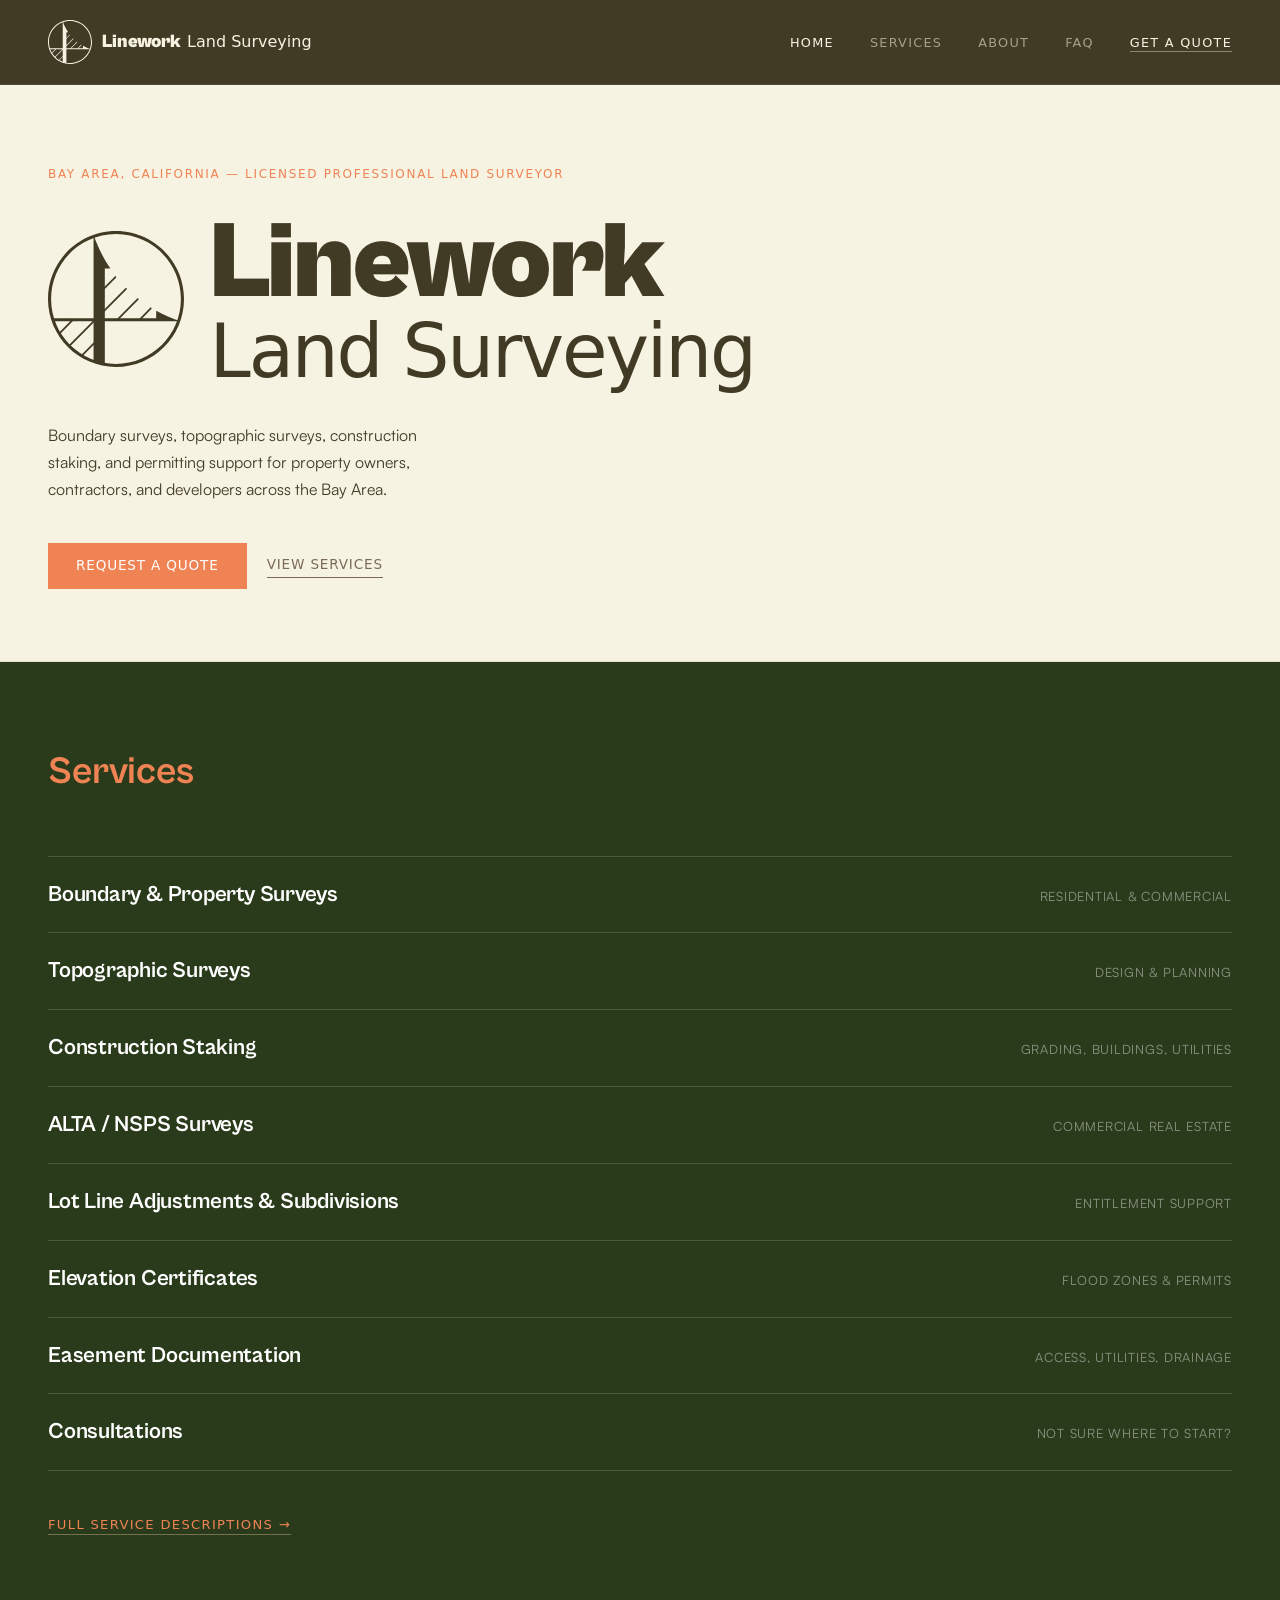
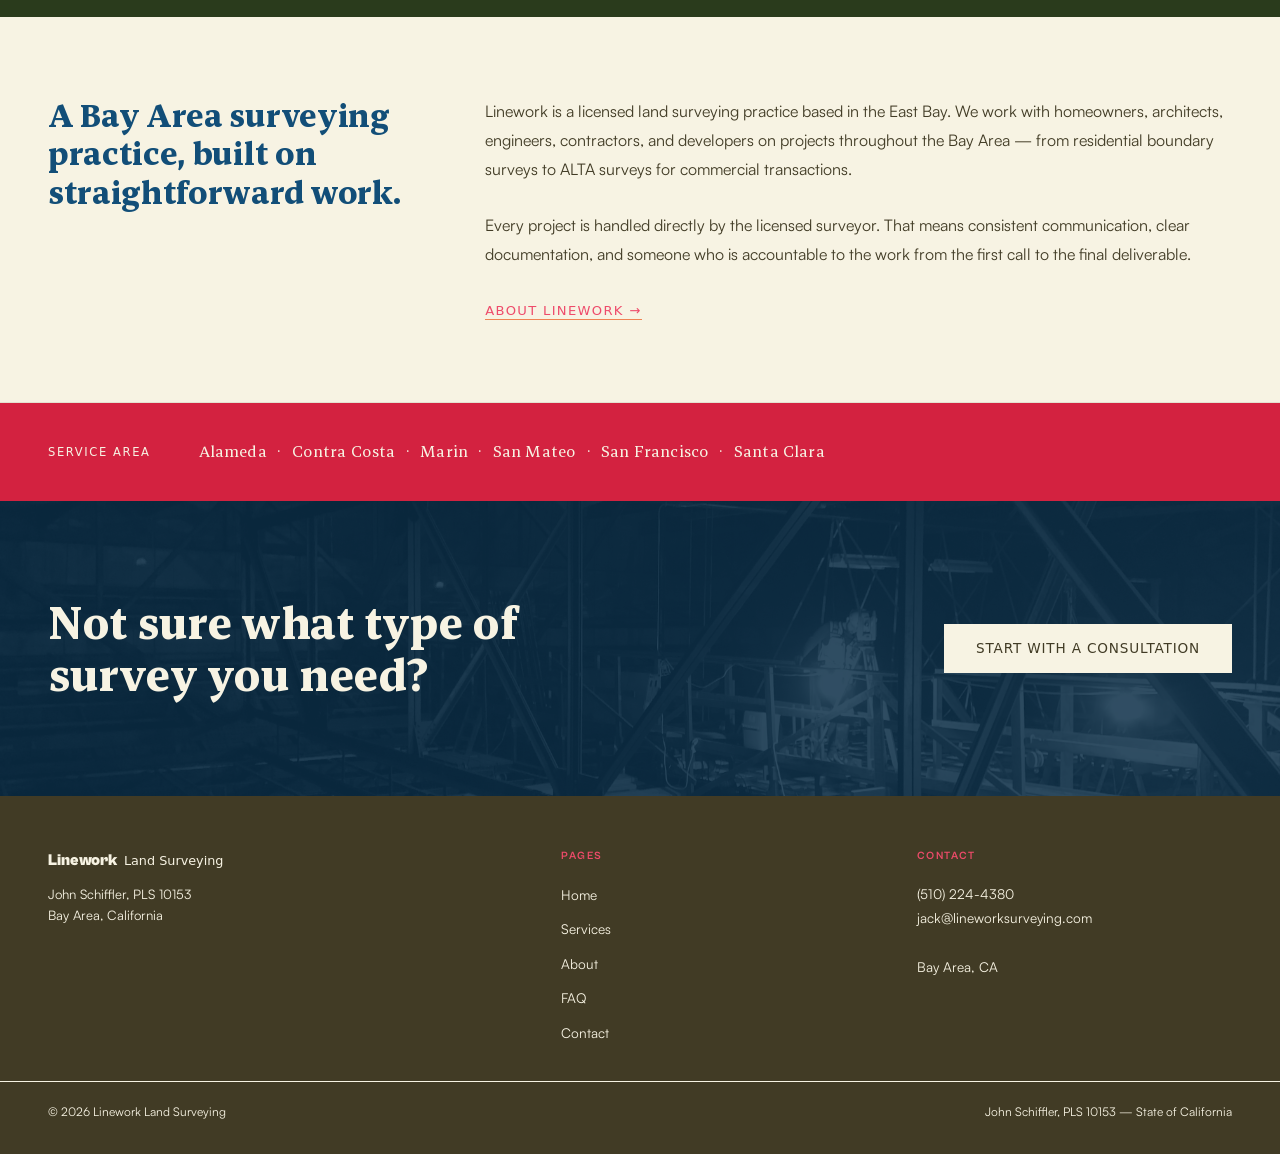
==== commit c911bb17: "Add FAQ page, checklist section, and Boundary & Topographic Survey option - Add faq.html and link it" ====
--- a/index.html
+++ b/index.html
@@ -24,6 +24,7 @@
         <li><a href="index.html" class="active">Home</a></li>
         <li><a href="services.html">Services</a></li>
         <li><a href="about.html">About</a></li>
+        <li><a href="faq.html">FAQ</a></li>
         <li class="nav-quote"><a href="contact.html">Get a Quote</a></li>
       </ul>
   </nav>
@@ -123,6 +124,7 @@
           <li><a href="index.html">Home</a></li>
           <li><a href="services.html">Services</a></li>
           <li><a href="about.html">About</a></li>
+          <li><a href="faq.html">FAQ</a></li>
           <li><a href="contact.html">Contact</a></li>
         </ul>
       </div>
--- a/css/styles.css
+++ b/css/styles.css
@@ -70,7 +70,7 @@
   /* --sand:    #DEC99A; */
   /* --paper:   #FAF6EE; */
 
-  --palm:    #7B9048;
+  --palm:    #7B904B;
   --olive: #5C6C37;
   --forest: #2A3B1C;
   --green-light: var(--palm);
@@ -86,14 +86,14 @@
   
   --coral: #EF8354;
   --paprika: #EA5C1F;
-  --leather: #953705;
+  --leather: #95370E;
   --orange-light: var(--coral);
   --orange-mid: var(--paprika);
   --orange-dark: var(--leather);
   
   --steel: #7A93AC;
   --navy: #124E78;
-  --denim: #082E47;
+  --denim: #0B2E47;
   --blue-light: var(--steel);
   --blue-mid: var(--navy);
   --blue-dark: var(--denim);
@@ -291,7 +291,7 @@
   align-items: center;
   justify-content: space-between;
   padding: 20px 48px;
-  border-bottom: 1px solid rgba(26,23,20,0.12);
+  border-bottom: 1px solid rgba(65,59,37,0.12);
   background: var(--paper);
   position: sticky;
   top: 0;
@@ -382,7 +382,7 @@
 .hero {
   background: var(--cream);
   padding: 80px 48px 72px;
-  border-bottom: 1px solid rgba(26,23,20,0.1);
+  border-bottom: 1px solid rgba(65,59,37,0.1);
   overflow: hidden;
 }
 
@@ -540,7 +540,7 @@
   grid-template-columns: 1fr 2fr;
   gap: 64px;
   align-items: start;
-  border-bottom: 1px solid rgba(26,23,20,0.1);
+  border-bottom: 1px solid rgba(65,59,37,0.1);
 }
 
 .about-strip h2 {
@@ -651,7 +651,7 @@
 .page-hero {
   background: var(--cream);
   padding: 72px 48px 60px;
-  border-bottom: 1px solid rgba(26,23,20,0.1);
+  border-bottom: 1px solid rgba(65,59,37,0.1);
 }
 
 .page-hero .eyebrow {
@@ -692,14 +692,14 @@
 
 .svc-item {
   padding: 52px 0;
-  border-bottom: 1px solid rgba(26,23,20,0.1);
+  border-bottom: 1px solid rgba(65,59,37,0.1);
   display: grid;
   grid-template-columns: 300px 1fr;
   gap: 64px;
   align-items: start;
 }
 
-.svc-item:first-child { padding-top: 52px; border-top: 1px solid rgba(26,23,20,0.1); margin-top: 52px; }
+.svc-item:first-child { padding-top: 52px; border-top: 1px solid rgba(65,59,37,0.1); margin-top: 52px; }
 
 
 .svc-item h2 {
@@ -751,7 +751,7 @@
 .aside-card {
   background: var(--cream);
   padding: 36px;
-  border: 1px solid rgba(26,23,20,0.1);
+  border: 1px solid rgba(65,59,37,0.1);
 }
 
 .aside-card h3 {
@@ -776,7 +776,7 @@
   font-size: 0.95rem;
   color: var(--dark);
   padding-bottom: 12px;
-  border-bottom: 1px solid rgba(26,23,20,0.08);
+  border-bottom: 1px solid rgba(65,59,37,0.08);
 }
 
 .aside-card li:last-child { border-bottom: none; padding-bottom: 0; }
@@ -870,7 +870,7 @@
 .form-group select,
 .form-group textarea {
   padding: 11px 14px;
-  border: 1px solid rgba(26,23,20,0.18);
+  border: 1px solid rgba(65,59,37,0.18);
   background: var(--paper);
   font-family: 'Satoshi', system-ui, sans-serif;
   font-size: 0.93rem;
@@ -1003,12 +1003,12 @@
 .scheme-cream .nav-toggle span { background: var(--ivory); }
 
 /* Olive page → Cream nav */
-.scheme-olive .nav { background: var(--cream); border-bottom-color: rgba(26,23,20,0.12); }
+.scheme-olive .nav { background: var(--cream); border-bottom-color: rgba(65,59,37,0.12); }
 
 /* Dark page → Paper nav + dark hero */
-.scheme-dark .nav { background: var(--paper); border-bottom-color: rgba(26,23,20,0.12); }
+.scheme-dark .nav { background: var(--paper); border-bottom-color: rgba(65,59,37,0.12); }
 .scheme-dark .page-hero { background: var(--dark); border-bottom-color: transparent; }
-.scheme-dark .page-hero .eyebrow { color: rgba(245,237,224,0.45); }
+.scheme-dark .page-hero .eyebrow { color: rgba(247,243,227,0.45); }
 .scheme-dark .page-hero h1 { color: var(--cream); }
 
 /* Paper page → Olive nav */
@@ -1035,7 +1035,7 @@
     top: 61px;
     left: 0; right: 0;
     background: var(--paper);
-    border-bottom: 1px solid rgba(26,23,20,0.1);
+    border-bottom: 1px solid rgba(65,59,37,0.1);
     padding: 8px 0;
   }
   .scheme-cream .nav-links.open { background: var(--dark); border-bottom-color: rgba(255,255,255,0.08); }
@@ -1067,3 +1067,205 @@
   .form-row { grid-template-columns: 1fr; }
   .form-wrap { padding: 28px 24px; }
 }
+
+/* ── FAQ page ──────────────────────────────────────────────────────────────── */
+.faq-body {
+  padding: 72px 48px 96px;
+  background: var(--paper);
+  max-width: 820px;
+}
+
+.faq-section {
+  margin-bottom: 64px;
+}
+
+.faq-category-title {
+  font-family: 'Cabinet Grotesk', system-ui, sans-serif;
+  font-size: 0.7rem;
+  font-weight: 600;
+  letter-spacing: 0.14em;
+  text-transform: uppercase;
+  color: var(--mid);
+  padding-bottom: 14px;
+  border-bottom: 1px solid rgba(65,59,37,0.12);
+  margin-bottom: 0;
+}
+
+.faq-item {
+  border-bottom: 1px solid rgba(65,59,37,0.1);
+}
+
+.faq-item summary {
+  display: flex;
+  justify-content: space-between;
+  align-items: baseline;
+  gap: 24px;
+  padding: 22px 0;
+  cursor: pointer;
+  list-style: none;
+  font-family: 'Bespoke Serif', Georgia, serif;
+  font-size: 1.05rem;
+  color: var(--dark);
+  line-height: 1.35;
+}
+
+.faq-item summary::-webkit-details-marker { display: none; }
+
+.faq-item summary::after {
+  content: '+';
+  font-family: 'Cabinet Grotesk', system-ui, sans-serif;
+  font-weight: 300;
+  font-size: 1.3rem;
+  color: var(--mid);
+  flex-shrink: 0;
+  line-height: 1;
+  transition: color 0.15s;
+}
+
+.faq-item[open] summary { color: var(--blue-mid); }
+
+.faq-item[open] summary::after {
+  content: '\2212';
+  color: var(--blue-mid);
+}
+
+.faq-answer {
+  padding-bottom: 26px;
+}
+
+.faq-answer p {
+  font-size: 0.95rem;
+  color: var(--dark);
+  line-height: 1.85;
+  max-width: 660px;
+}
+
+.faq-answer p + p { margin-top: 14px; }
+
+.faq-answer ul {
+  margin: 12px 0 14px 0;
+  list-style: none;
+  display: flex;
+  flex-direction: column;
+  gap: 8px;
+}
+
+.faq-answer ul li {
+  font-size: 0.95rem;
+  color: var(--dark);
+  line-height: 1.6;
+  padding-left: 18px;
+  position: relative;
+  max-width: 640px;
+}
+
+.faq-answer ul li::before {
+  content: '';
+  position: absolute;
+  left: 0;
+  top: 0.65em;
+  width: 7px;
+  height: 1px;
+  background: var(--mid);
+}
+
+/* ── County resources section ─────────────────────────────────────────────── */
+.county-resources {
+  background: var(--green-dark);
+  padding: 80px 48px;
+}
+
+.county-resources h2 {
+  font-family: 'Cabinet Grotesk', system-ui, sans-serif;
+  font-weight: 700;
+  font-size: clamp(1.6rem, 2.5vw, 2.2rem);
+  color: var(--coral);
+  letter-spacing: -0.01em;
+  margin-bottom: 8px;
+}
+
+.county-resources > p {
+  font-size: 0.9rem;
+  color: rgba(247,243,227,0.5);
+  margin-bottom: 48px;
+}
+
+.county-grid {
+  display: grid;
+  grid-template-columns: repeat(3, 1fr);
+  gap: 2px;
+}
+
+.county-card {
+  background: rgba(255,255,255,0.05);
+  padding: 28px 28px 24px;
+}
+
+.county-card h3 {
+  font-family: 'Cabinet Grotesk', system-ui, sans-serif;
+  font-weight: 700;
+  font-size: 0.85rem;
+  letter-spacing: 0.06em;
+  text-transform: uppercase;
+  color: var(--cream);
+  margin-bottom: 16px;
+}
+
+.county-card ul {
+  list-style: none;
+  display: flex;
+  flex-direction: column;
+  gap: 8px;
+}
+
+.county-card ul a {
+  font-size: 0.88rem;
+  color: rgba(247,243,227,0.6);
+  transition: color 0.2s;
+  border-bottom: 1px solid transparent;
+  transition: color 0.15s, border-color 0.15s;
+}
+
+.county-card ul a:hover {
+  color: var(--coral);
+  border-bottom-color: rgba(239,131,84,0.4);
+}
+
+/* ── Contact checklist ─────────────────────────────────────────────────────── */
+.contact-checklist {
+  margin-top: 32px;
+  padding-top: 28px;
+  border-top: 1px solid rgba(65,59,37,0.1);
+}
+
+.contact-checklist ul {
+  list-style: none;
+  margin-top: 14px;
+  display: flex;
+  flex-direction: column;
+  gap: 9px;
+}
+
+.contact-checklist li {
+  font-size: 0.9rem;
+  color: var(--dark);
+  line-height: 1.5;
+  padding-left: 18px;
+  position: relative;
+}
+
+.contact-checklist li::before {
+  content: '';
+  position: absolute;
+  left: 0;
+  top: 0.65em;
+  width: 7px;
+  height: 1px;
+  background: var(--mid);
+}
+
+@media (max-width: 860px) {
+  .faq-body { padding: 48px 24px 72px; }
+  .county-resources { padding: 64px 24px; }
+  .county-grid { grid-template-columns: 1fr 1fr; }
+}
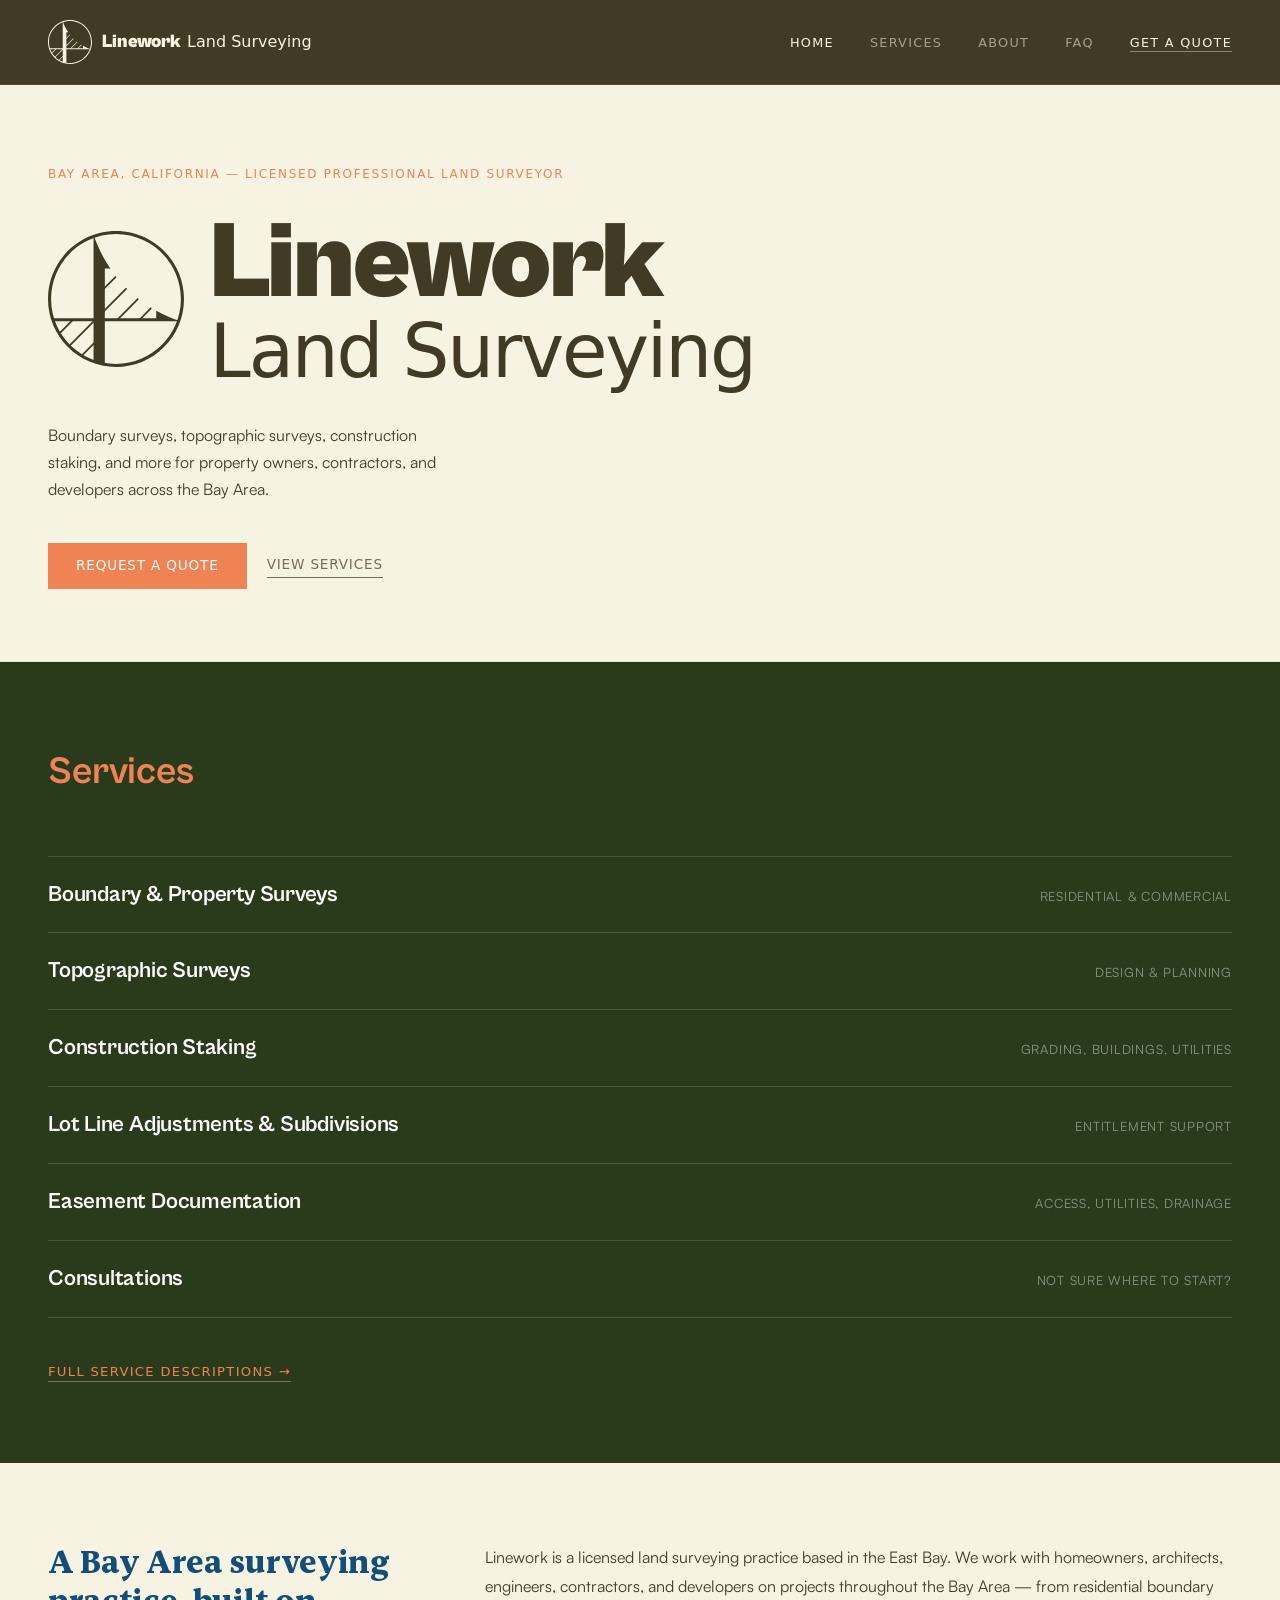
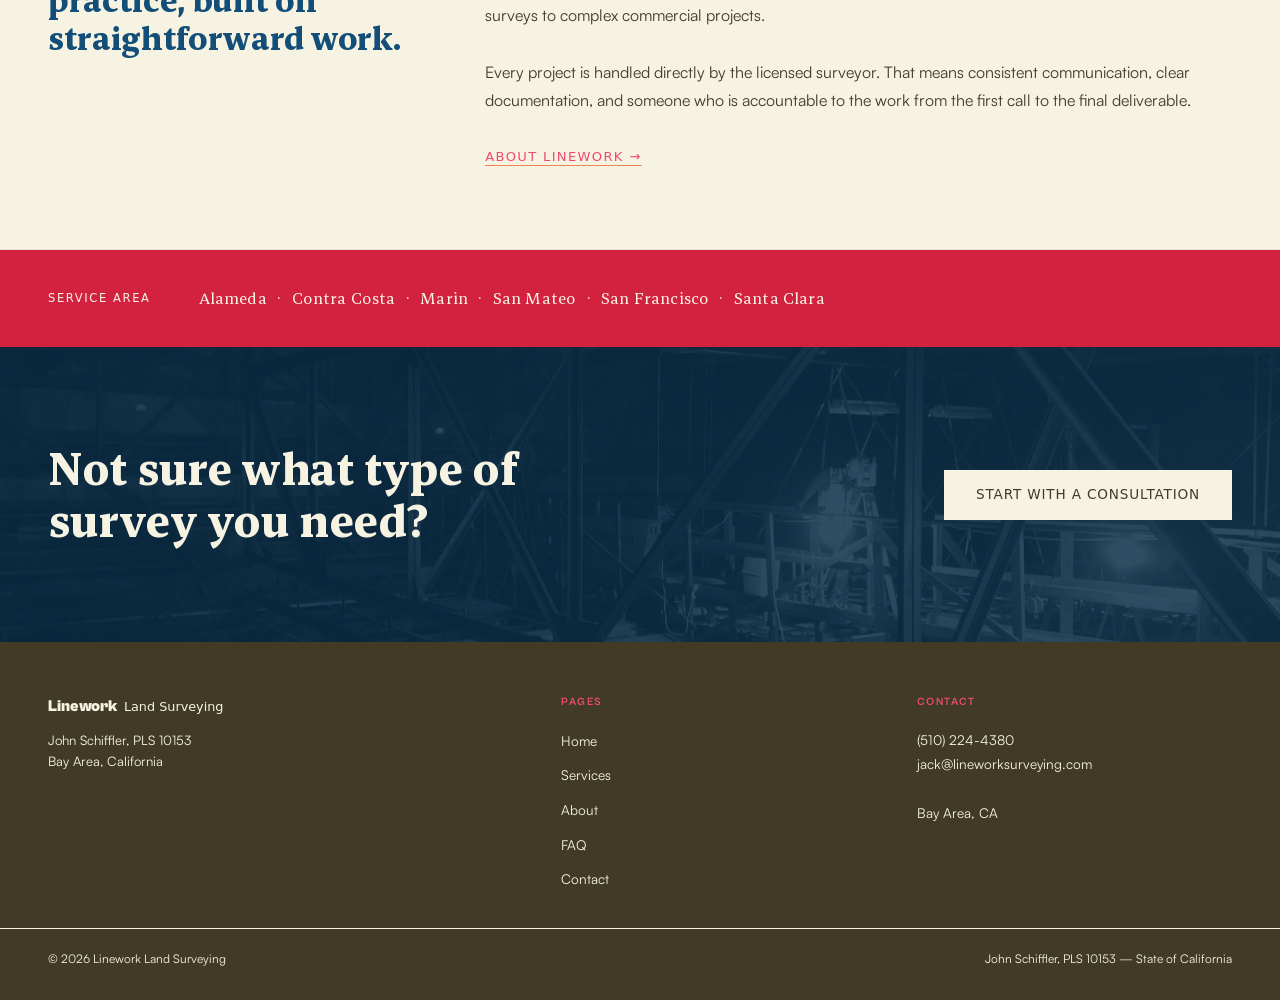
==== commit 0dc7e335: "Remove ALTA, elevation certificates, and permitting language from all pages Co-Authored-By: Claude S" ====
--- a/index.html
+++ b/index.html
@@ -4,7 +4,7 @@
   <meta charset="UTF-8">
   <meta name="viewport" content="width=device-width, initial-scale=1.0">
   <title>Linework Land Surveying — Bay Area, CA</title>
-  <meta name="description" content="Licensed land surveying across the Bay Area. Boundary surveys, topographic surveys, construction staking, ALTA surveys, and more. Serving Alameda, Contra Costa, Marin, San Mateo, San Francisco, and Santa Clara counties.">
+  <meta name="description" content="Licensed land surveying across the Bay Area. Boundary surveys, topographic surveys, construction staking, and more. Serving Alameda, Contra Costa, Marin, San Mateo, San Francisco, and Santa Clara counties.">
   <link rel="stylesheet" href="css/styles.css">
   <link rel="icon" type="image/png" href="favicon/favicon-96x96.png?v=20260525" sizes="96x96" />
   <link rel="icon" type="image/svg+xml" href="favicon/favicon.svg?v=20260525" />
@@ -36,7 +36,7 @@
       <svg class="hero-logo" viewBox="0 0 614 614" aria-hidden="true" xmlns="http://www.w3.org/2000/svg" style="fill:currentColor;fill-rule:evenodd;clip-rule:evenodd;"><g transform="matrix(1,0,0,1,-393,-393)"><g transform="matrix(0.580419,0,0,0.580419,174.084919,110.556975)"><path d="M906.095,486.619C1198.018,486.619 1435.023,723.624 1435.023,1015.547C1435.023,1307.47 1198.018,1544.475 906.095,1544.475C614.172,1544.475 377.167,1307.47 377.167,1015.547C377.167,723.624 614.172,486.619 906.095,486.619ZM906.095,510.739C627.484,510.739 401.288,736.936 401.288,1015.547C401.288,1294.158 627.484,1520.354 906.095,1520.354C1184.706,1520.354 1410.902,1294.158 1410.902,1015.547C1410.902,736.936 1184.706,510.739 906.095,510.739Z"/></g><g transform="matrix(1.018083,0,0,1.018083,-12.198493,-17.996082)"><path d="M600,420.653C618.035,474.335 643.231,524.475 674.581,570L650,570C650,570 649.997,992.827 650,995C650.003,997.173 600,980 600,980L600,420.653Z"/></g><g transform="matrix(1.012575,0,0,1.012575,-5.211109,-9.470145)"><path d="M875.973,786.244C875.948,786.179 875.973,753.09 875.973,753.09L875.973,753.076C909.604,771.85 945.355,787.608 982.901,800L982.901,800.003L417.098,800L412.466,786.297L875.973,786.244Z"/></g><g><g transform="matrix(0.618251,0.383785,0.383785,0.614168,-159.139869,159.988691)"><path d="M446.684,858.973C439.985,865.707 433.276,869.911 431.711,868.354C430.146,866.797 434.314,860.065 441.012,853.331L694.695,598.295C701.394,591.56 708.103,587.357 709.669,588.914C711.234,590.471 707.066,597.202 700.367,603.936L446.684,858.973Z"/></g><g transform="matrix(0.615449,0.386602,0.386602,0.611336,35.843888,-36.035072)"><path d="M446.684,858.973C439.819,865.874 432.975,870.214 431.409,868.657C429.844,867.1 434.147,860.233 441.012,853.331L694.695,598.295C701.561,591.393 708.405,587.054 709.97,588.61C711.535,590.167 707.232,597.035 700.367,603.936L446.684,858.973Z"/></g></g><g transform="matrix(1.006113,-0.006145,-0.006145,1.006178,46.858488,53.80447)"><path d="M446.684,858.973C445.146,860.519 442.627,860.51 441.061,858.953C439.496,857.397 439.474,854.877 441.012,853.331L694.695,598.295C696.233,596.748 698.753,596.757 700.318,598.314C701.883,599.871 701.905,602.39 700.367,603.936L446.684,858.973Z"/></g><g><g transform="matrix(0.634325,0.367625,0.367625,0.630414,-53.128659,254.618289)"><path d="M446.684,858.973C440.803,864.885 434.758,868.421 433.193,866.864C431.628,865.307 435.131,859.243 441.012,853.331L694.695,598.295C700.576,592.382 706.622,588.846 708.187,590.403C709.752,591.96 706.248,598.024 700.367,603.936L446.684,858.973Z"/></g><g transform="matrix(0.684044,0.317641,0.317641,0.680664,130.234352,70.277254)"><path d="M446.684,858.973C442.415,863.264 437.679,865.485 436.113,863.928C434.548,862.371 436.743,857.623 441.012,853.331L694.695,598.295C698.964,594.003 703.701,591.783 705.266,593.34C706.831,594.896 704.636,599.645 700.367,603.936L446.684,858.973Z"/></g></g><g transform="matrix(0.602646,0.399473,0.399473,0.598396,196.505833,104.390617)"><path d="M446.684,858.973C438.94,866.758 431.382,871.815 429.817,870.258C428.252,868.701 433.268,861.116 441.012,853.331L694.695,598.295C702.44,590.509 709.998,585.452 711.563,587.009C713.128,588.566 708.111,596.151 700.367,603.936L446.684,858.973Z"/></g></g></svg>
       <h1 class="hero-name">Linework<br><em>Land Surveying</em></h1>
     </div>
-    <p class="hero-sub">Boundary surveys, topographic surveys, construction staking, and permitting support for property owners, contractors, and developers across the Bay Area.</p>
+    <p class="hero-sub">Boundary surveys, topographic surveys, construction staking, and more for property owners, contractors, and developers across the Bay Area.</p>
     <div class="hero-actions">
       <a href="contact.html" class="btn-coral">Request a Quote</a>
       <a href="services.html" class="btn-text">View Services</a>
@@ -60,16 +60,8 @@
         <span class="svc-note">Grading, Buildings, Utilities</span>
       </li>
       <li>
-        <span class="svc-name">ALTA / NSPS Surveys</span>
-        <span class="svc-note">Commercial Real Estate</span>
-      </li>
-      <li>
         <span class="svc-name">Lot Line Adjustments &amp; Subdivisions</span>
         <span class="svc-note">Entitlement Support</span>
-      </li>
-      <li>
-        <span class="svc-name">Elevation Certificates</span>
-        <span class="svc-note">Flood Zones &amp; Permits</span>
       </li>
       <li>
         <span class="svc-name">Easement Documentation</span>
@@ -89,7 +81,7 @@
   <section class="about-strip">
     <h2>A Bay Area surveying practice, built on straightforward work.</h2>
     <div>
-      <p>Linework is a licensed land surveying practice based in the East Bay. We work with homeowners, architects, engineers, contractors, and developers on projects throughout the Bay Area — from residential boundary surveys to ALTA surveys for commercial transactions.</p>
+      <p>Linework is a licensed land surveying practice based in the East Bay. We work with homeowners, architects, engineers, contractors, and developers on projects throughout the Bay Area — from residential boundary surveys to complex commercial projects.</p>
       <p>Every project is handled directly by the licensed surveyor. That means consistent communication, clear documentation, and someone who is accountable to the work from the first call to the final deliverable.</p>
       <a href="about.html">About Linework &rarr;</a>
     </div>
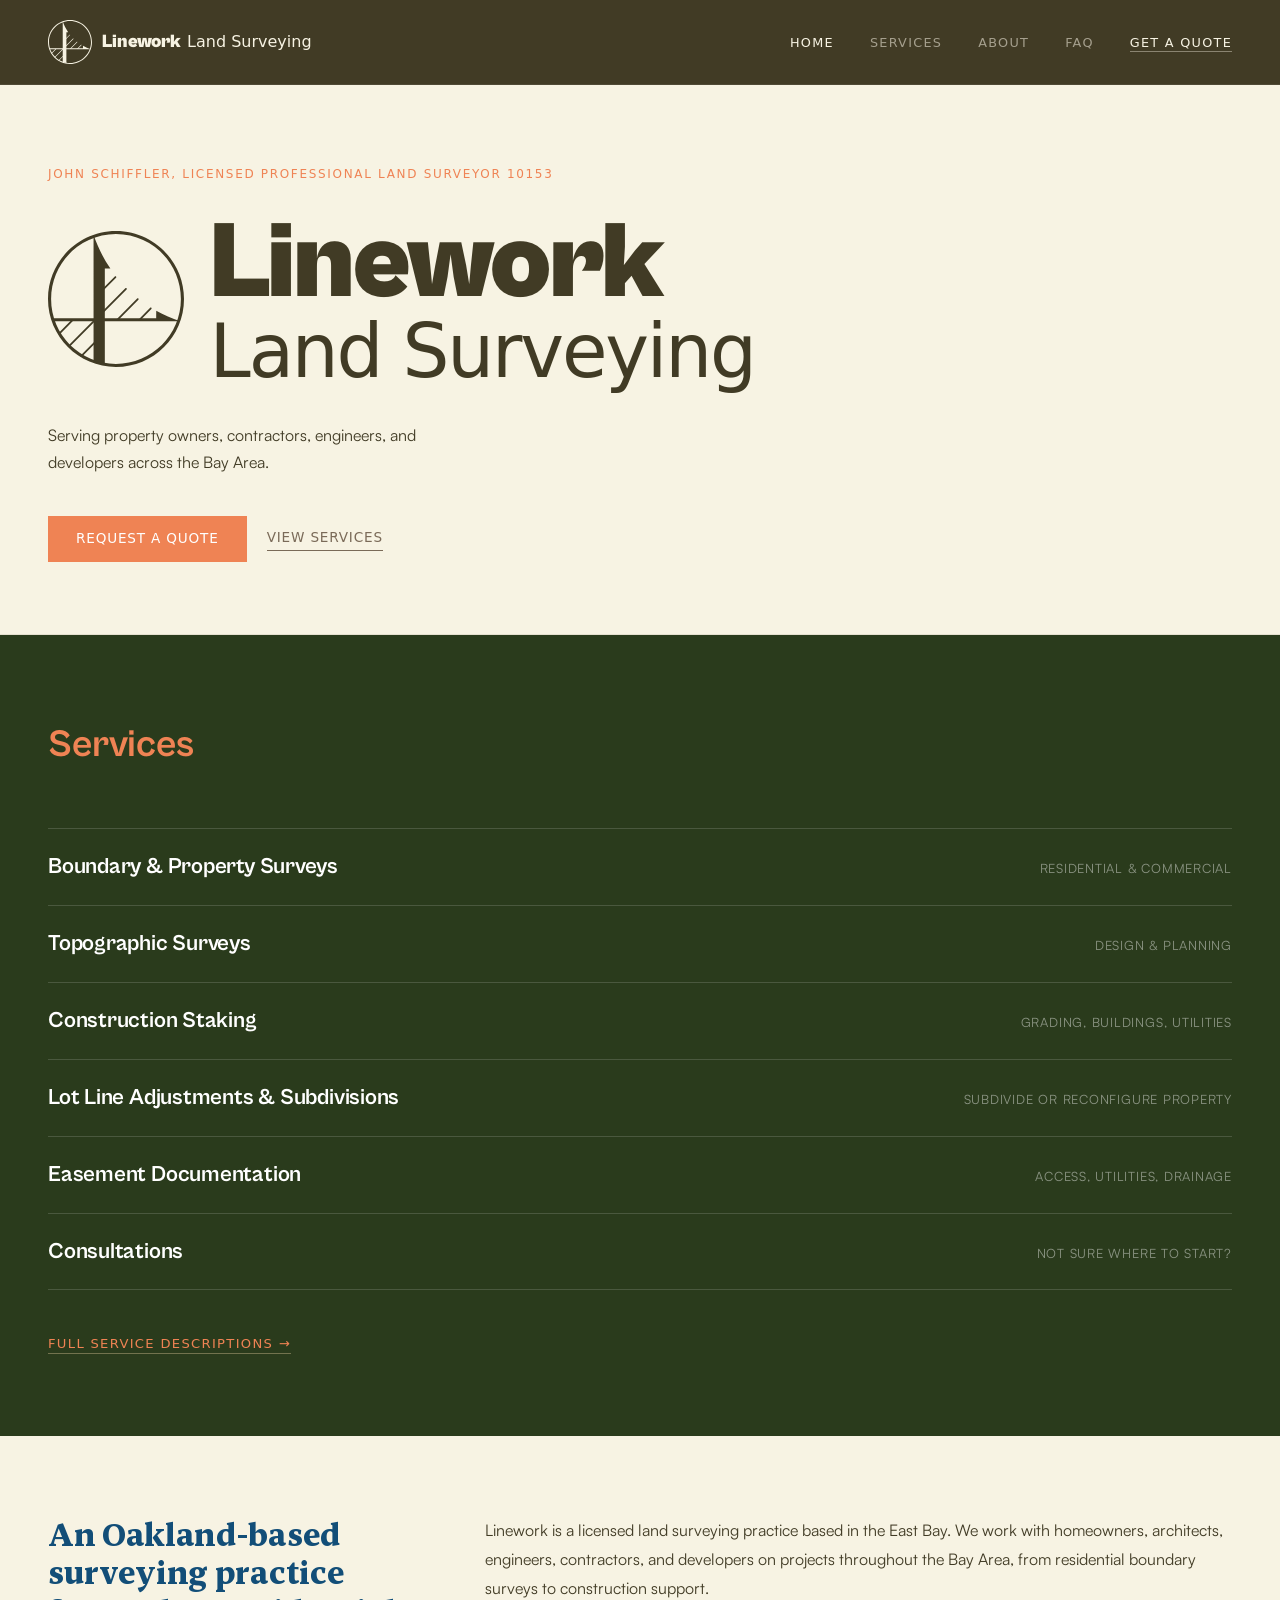
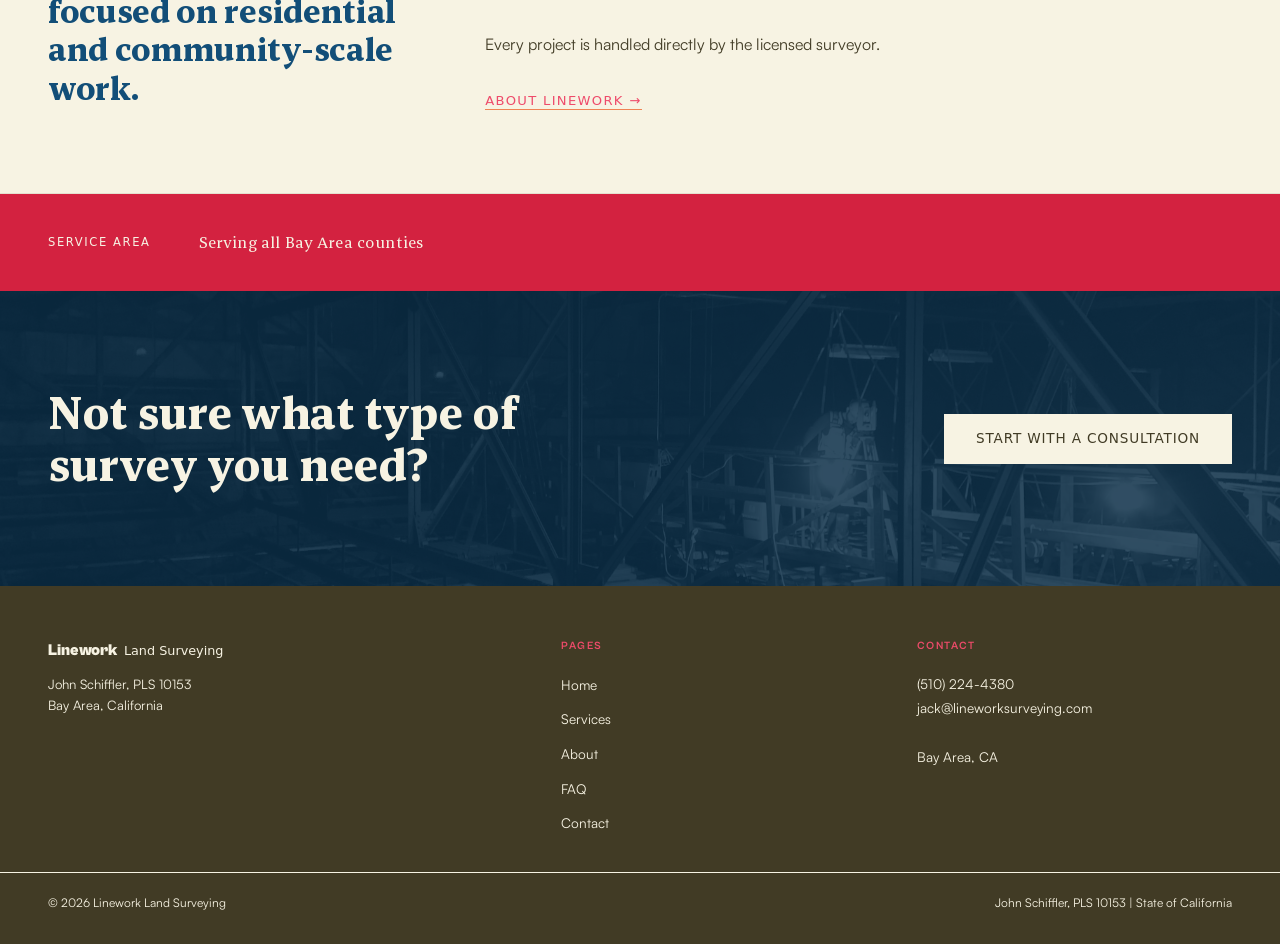
==== commit 18a77565: "Website copy review: edits across all five pages - index: new hero sub, meta description, about sect" ====
--- a/index.html
+++ b/index.html
@@ -3,8 +3,8 @@
 <head>
   <meta charset="UTF-8">
   <meta name="viewport" content="width=device-width, initial-scale=1.0">
-  <title>Linework Land Surveying — Bay Area, CA</title>
-  <meta name="description" content="Licensed land surveying across the Bay Area. Boundary surveys, topographic surveys, construction staking, and more. Serving Alameda, Contra Costa, Marin, San Mateo, San Francisco, and Santa Clara counties.">
+  <title>Linework Land Surveying | Bay Area, CA</title>
+  <meta name="description" content="Boundary surveys, topographic surveys, construction staking, and more for property owners, contractors, and developers across the Bay Area.">
   <link rel="stylesheet" href="css/styles.css">
   <link rel="icon" type="image/png" href="favicon/favicon-96x96.png?v=20260525" sizes="96x96" />
   <link rel="icon" type="image/svg+xml" href="favicon/favicon.svg?v=20260525" />
@@ -31,12 +31,12 @@
 
   <!-- Hero -->
   <section class="hero">
-    <p class="hero-tag">Bay Area, California &mdash; Licensed Professional Land Surveyor</p>
+    <p class="hero-tag">John Schiffler, Licensed Professional Land Surveyor 10153</p>
     <div class="hero-lockup">
       <svg class="hero-logo" viewBox="0 0 614 614" aria-hidden="true" xmlns="http://www.w3.org/2000/svg" style="fill:currentColor;fill-rule:evenodd;clip-rule:evenodd;"><g transform="matrix(1,0,0,1,-393,-393)"><g transform="matrix(0.580419,0,0,0.580419,174.084919,110.556975)"><path d="M906.095,486.619C1198.018,486.619 1435.023,723.624 1435.023,1015.547C1435.023,1307.47 1198.018,1544.475 906.095,1544.475C614.172,1544.475 377.167,1307.47 377.167,1015.547C377.167,723.624 614.172,486.619 906.095,486.619ZM906.095,510.739C627.484,510.739 401.288,736.936 401.288,1015.547C401.288,1294.158 627.484,1520.354 906.095,1520.354C1184.706,1520.354 1410.902,1294.158 1410.902,1015.547C1410.902,736.936 1184.706,510.739 906.095,510.739Z"/></g><g transform="matrix(1.018083,0,0,1.018083,-12.198493,-17.996082)"><path d="M600,420.653C618.035,474.335 643.231,524.475 674.581,570L650,570C650,570 649.997,992.827 650,995C650.003,997.173 600,980 600,980L600,420.653Z"/></g><g transform="matrix(1.012575,0,0,1.012575,-5.211109,-9.470145)"><path d="M875.973,786.244C875.948,786.179 875.973,753.09 875.973,753.09L875.973,753.076C909.604,771.85 945.355,787.608 982.901,800L982.901,800.003L417.098,800L412.466,786.297L875.973,786.244Z"/></g><g><g transform="matrix(0.618251,0.383785,0.383785,0.614168,-159.139869,159.988691)"><path d="M446.684,858.973C439.985,865.707 433.276,869.911 431.711,868.354C430.146,866.797 434.314,860.065 441.012,853.331L694.695,598.295C701.394,591.56 708.103,587.357 709.669,588.914C711.234,590.471 707.066,597.202 700.367,603.936L446.684,858.973Z"/></g><g transform="matrix(0.615449,0.386602,0.386602,0.611336,35.843888,-36.035072)"><path d="M446.684,858.973C439.819,865.874 432.975,870.214 431.409,868.657C429.844,867.1 434.147,860.233 441.012,853.331L694.695,598.295C701.561,591.393 708.405,587.054 709.97,588.61C711.535,590.167 707.232,597.035 700.367,603.936L446.684,858.973Z"/></g></g><g transform="matrix(1.006113,-0.006145,-0.006145,1.006178,46.858488,53.80447)"><path d="M446.684,858.973C445.146,860.519 442.627,860.51 441.061,858.953C439.496,857.397 439.474,854.877 441.012,853.331L694.695,598.295C696.233,596.748 698.753,596.757 700.318,598.314C701.883,599.871 701.905,602.39 700.367,603.936L446.684,858.973Z"/></g><g><g transform="matrix(0.634325,0.367625,0.367625,0.630414,-53.128659,254.618289)"><path d="M446.684,858.973C440.803,864.885 434.758,868.421 433.193,866.864C431.628,865.307 435.131,859.243 441.012,853.331L694.695,598.295C700.576,592.382 706.622,588.846 708.187,590.403C709.752,591.96 706.248,598.024 700.367,603.936L446.684,858.973Z"/></g><g transform="matrix(0.684044,0.317641,0.317641,0.680664,130.234352,70.277254)"><path d="M446.684,858.973C442.415,863.264 437.679,865.485 436.113,863.928C434.548,862.371 436.743,857.623 441.012,853.331L694.695,598.295C698.964,594.003 703.701,591.783 705.266,593.34C706.831,594.896 704.636,599.645 700.367,603.936L446.684,858.973Z"/></g></g><g transform="matrix(0.602646,0.399473,0.399473,0.598396,196.505833,104.390617)"><path d="M446.684,858.973C438.94,866.758 431.382,871.815 429.817,870.258C428.252,868.701 433.268,861.116 441.012,853.331L694.695,598.295C702.44,590.509 709.998,585.452 711.563,587.009C713.128,588.566 708.111,596.151 700.367,603.936L446.684,858.973Z"/></g></g></svg>
       <h1 class="hero-name">Linework<br><em>Land Surveying</em></h1>
     </div>
-    <p class="hero-sub">Boundary surveys, topographic surveys, construction staking, and more for property owners, contractors, and developers across the Bay Area.</p>
+    <p class="hero-sub">Serving property owners, contractors, engineers, and developers across the Bay Area.</p>
     <div class="hero-actions">
       <a href="contact.html" class="btn-coral">Request a Quote</a>
       <a href="services.html" class="btn-text">View Services</a>
@@ -61,7 +61,7 @@
       </li>
       <li>
         <span class="svc-name">Lot Line Adjustments &amp; Subdivisions</span>
-        <span class="svc-note">Entitlement Support</span>
+        <span class="svc-note">Subdivide or Reconfigure Property</span>
       </li>
       <li>
         <span class="svc-name">Easement Documentation</span>
@@ -79,10 +79,10 @@
 
   <!-- About -->
   <section class="about-strip">
-    <h2>A Bay Area surveying practice, built on straightforward work.</h2>
+    <h2>An Oakland-based surveying practice focused on residential and community-scale work.</h2>
     <div>
-      <p>Linework is a licensed land surveying practice based in the East Bay. We work with homeowners, architects, engineers, contractors, and developers on projects throughout the Bay Area — from residential boundary surveys to complex commercial projects.</p>
-      <p>Every project is handled directly by the licensed surveyor. That means consistent communication, clear documentation, and someone who is accountable to the work from the first call to the final deliverable.</p>
+      <p>Linework is a licensed land surveying practice based in the East Bay. We work with homeowners, architects, engineers, contractors, and developers on projects throughout the Bay Area, from residential boundary surveys to construction support.</p>
+      <p>Every project is handled directly by the licensed surveyor.</p>
       <a href="about.html">About Linework &rarr;</a>
     </div>
   </section>
@@ -90,7 +90,7 @@
   <!-- Area -->
   <div class="area-strip">
     <span class="area-label">Service Area</span>
-    <span class="area-counties">Alameda &nbsp;&middot;&nbsp; Contra Costa &nbsp;&middot;&nbsp; Marin &nbsp;&middot;&nbsp; San Mateo &nbsp;&middot;&nbsp; San Francisco &nbsp;&middot;&nbsp; Santa Clara</span>
+    <span class="area-counties">Serving all Bay Area counties</span>
   </div>
 
   <!-- CTA -->
@@ -131,7 +131,7 @@
     </div>
     <div class="footer-bottom">
       <span>&copy; 2026 Linework Land Surveying</span>
-      <span>John Schiffler, PLS 10153 &mdash; State of California</span>
+      <span>John Schiffler, PLS 10153 | State of California</span>
     </div>
   </footer>
 
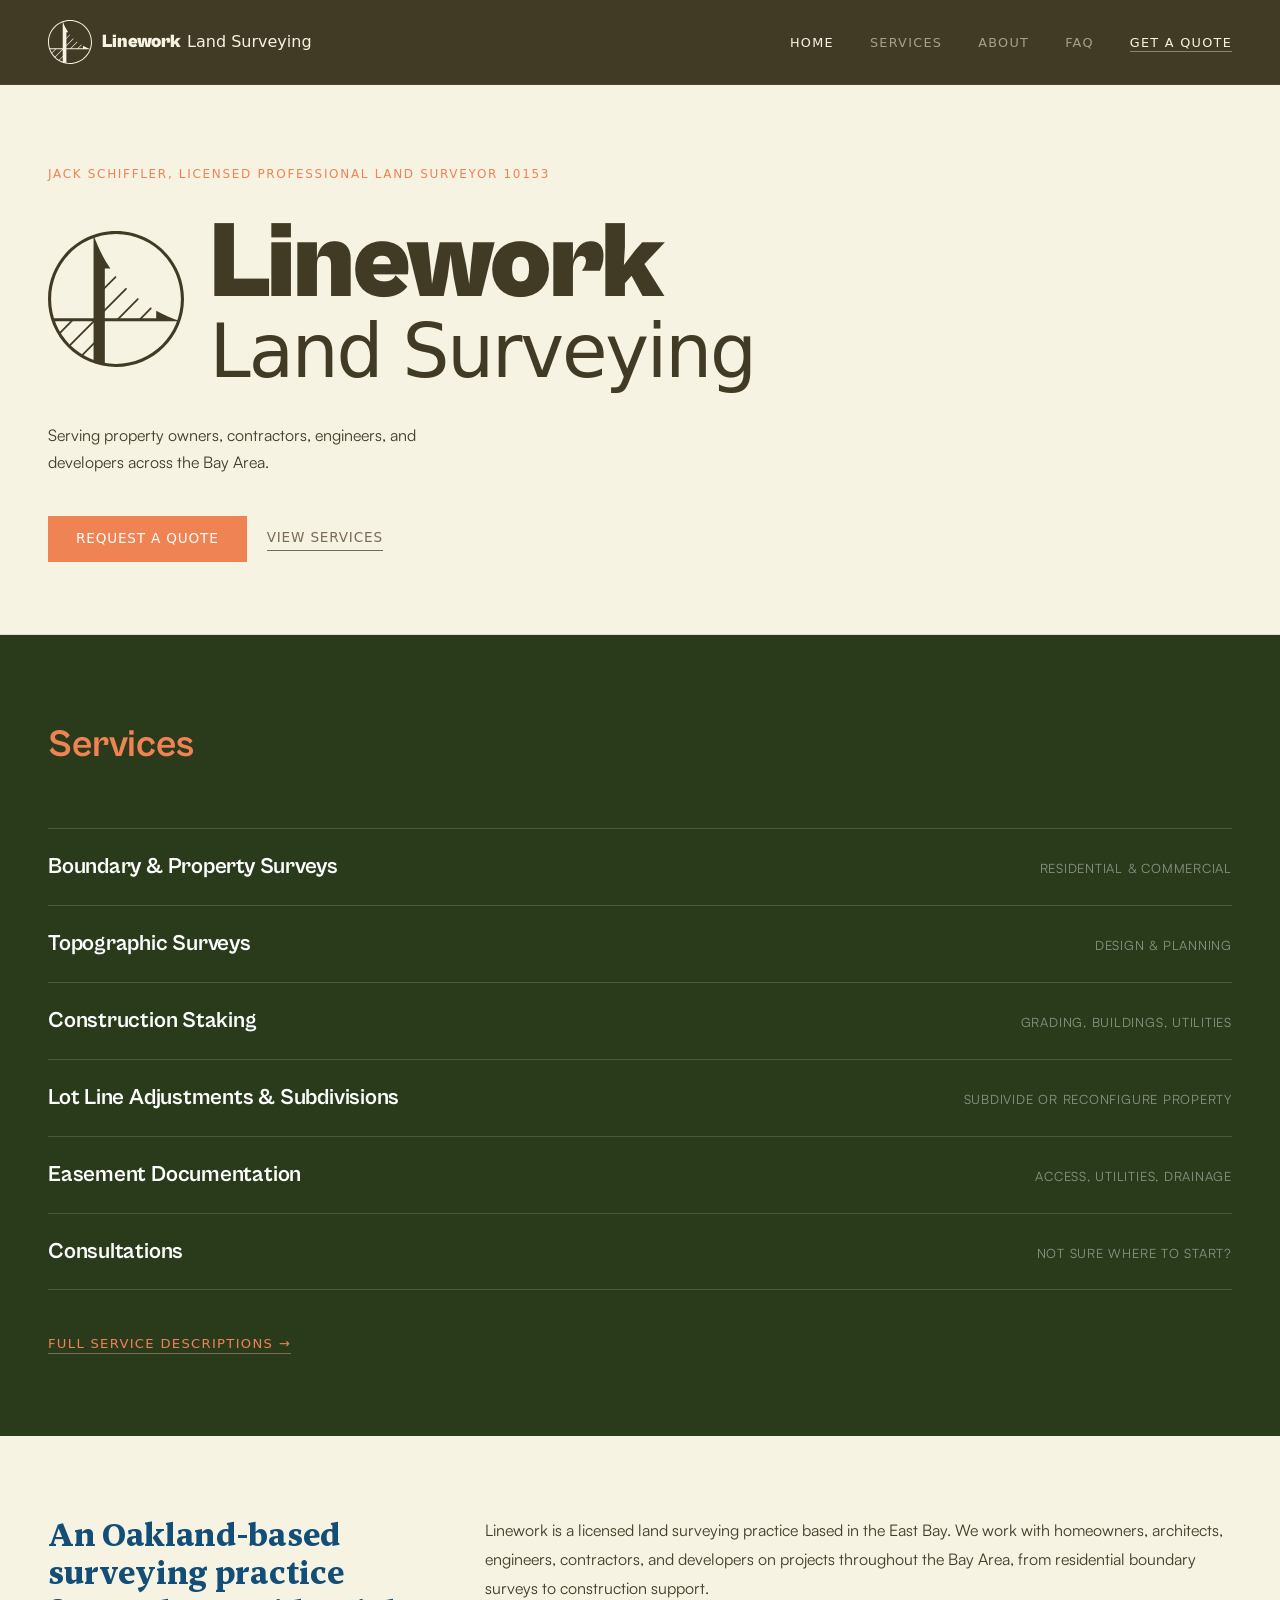
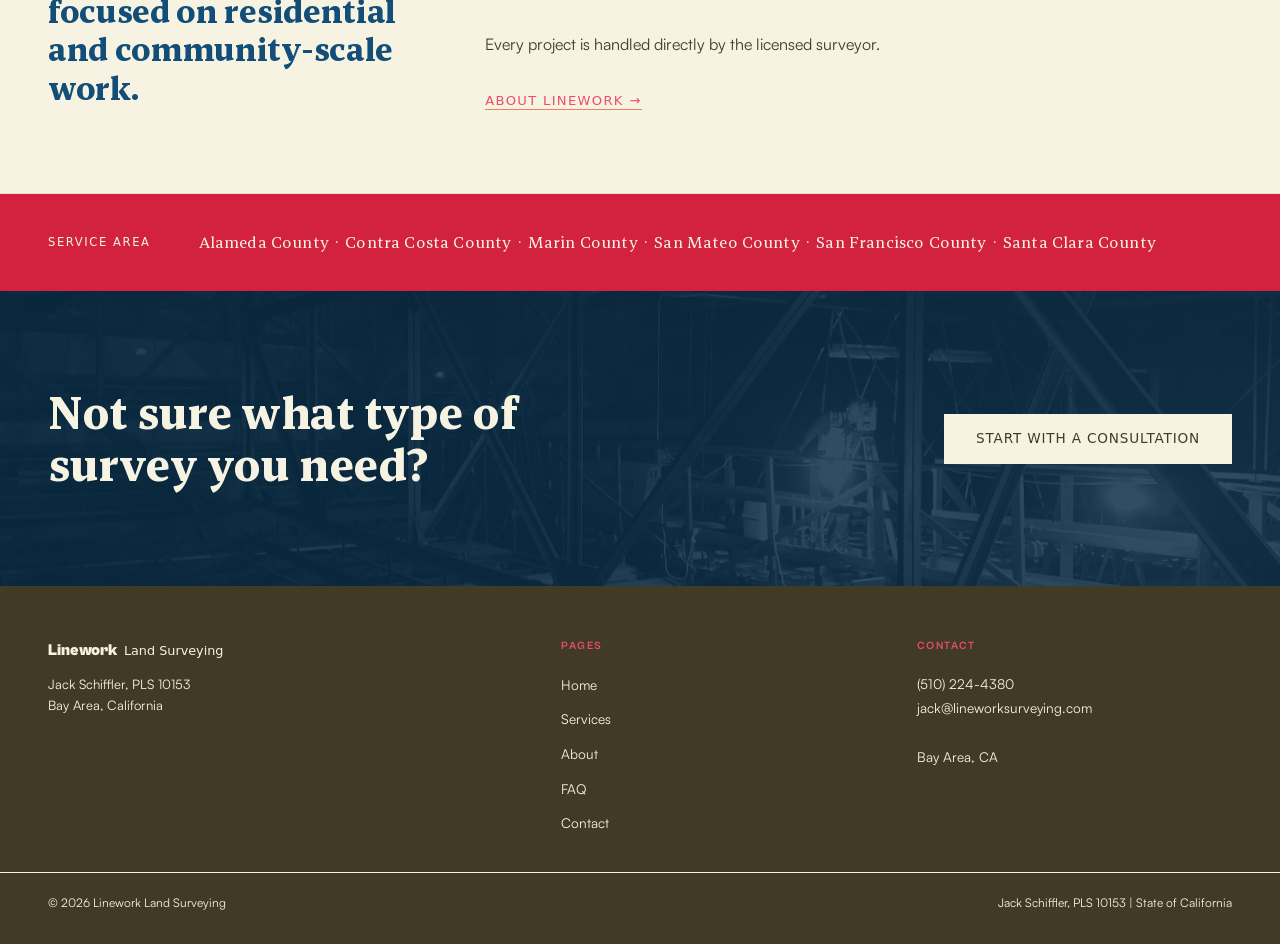
==== commit f4a78629: "Copy and UI updates across all pages - Use Jack Schiffler name throughout (John "Jack" in bio) - Res" ====
--- a/index.html
+++ b/index.html
@@ -31,7 +31,7 @@
 
   <!-- Hero -->
   <section class="hero">
-    <p class="hero-tag">John Schiffler, Licensed Professional Land Surveyor 10153</p>
+    <p class="hero-tag">Jack Schiffler, Licensed Professional Land Surveyor 10153</p>
     <div class="hero-lockup">
       <svg class="hero-logo" viewBox="0 0 614 614" aria-hidden="true" xmlns="http://www.w3.org/2000/svg" style="fill:currentColor;fill-rule:evenodd;clip-rule:evenodd;"><g transform="matrix(1,0,0,1,-393,-393)"><g transform="matrix(0.580419,0,0,0.580419,174.084919,110.556975)"><path d="M906.095,486.619C1198.018,486.619 1435.023,723.624 1435.023,1015.547C1435.023,1307.47 1198.018,1544.475 906.095,1544.475C614.172,1544.475 377.167,1307.47 377.167,1015.547C377.167,723.624 614.172,486.619 906.095,486.619ZM906.095,510.739C627.484,510.739 401.288,736.936 401.288,1015.547C401.288,1294.158 627.484,1520.354 906.095,1520.354C1184.706,1520.354 1410.902,1294.158 1410.902,1015.547C1410.902,736.936 1184.706,510.739 906.095,510.739Z"/></g><g transform="matrix(1.018083,0,0,1.018083,-12.198493,-17.996082)"><path d="M600,420.653C618.035,474.335 643.231,524.475 674.581,570L650,570C650,570 649.997,992.827 650,995C650.003,997.173 600,980 600,980L600,420.653Z"/></g><g transform="matrix(1.012575,0,0,1.012575,-5.211109,-9.470145)"><path d="M875.973,786.244C875.948,786.179 875.973,753.09 875.973,753.09L875.973,753.076C909.604,771.85 945.355,787.608 982.901,800L982.901,800.003L417.098,800L412.466,786.297L875.973,786.244Z"/></g><g><g transform="matrix(0.618251,0.383785,0.383785,0.614168,-159.139869,159.988691)"><path d="M446.684,858.973C439.985,865.707 433.276,869.911 431.711,868.354C430.146,866.797 434.314,860.065 441.012,853.331L694.695,598.295C701.394,591.56 708.103,587.357 709.669,588.914C711.234,590.471 707.066,597.202 700.367,603.936L446.684,858.973Z"/></g><g transform="matrix(0.615449,0.386602,0.386602,0.611336,35.843888,-36.035072)"><path d="M446.684,858.973C439.819,865.874 432.975,870.214 431.409,868.657C429.844,867.1 434.147,860.233 441.012,853.331L694.695,598.295C701.561,591.393 708.405,587.054 709.97,588.61C711.535,590.167 707.232,597.035 700.367,603.936L446.684,858.973Z"/></g></g><g transform="matrix(1.006113,-0.006145,-0.006145,1.006178,46.858488,53.80447)"><path d="M446.684,858.973C445.146,860.519 442.627,860.51 441.061,858.953C439.496,857.397 439.474,854.877 441.012,853.331L694.695,598.295C696.233,596.748 698.753,596.757 700.318,598.314C701.883,599.871 701.905,602.39 700.367,603.936L446.684,858.973Z"/></g><g><g transform="matrix(0.634325,0.367625,0.367625,0.630414,-53.128659,254.618289)"><path d="M446.684,858.973C440.803,864.885 434.758,868.421 433.193,866.864C431.628,865.307 435.131,859.243 441.012,853.331L694.695,598.295C700.576,592.382 706.622,588.846 708.187,590.403C709.752,591.96 706.248,598.024 700.367,603.936L446.684,858.973Z"/></g><g transform="matrix(0.684044,0.317641,0.317641,0.680664,130.234352,70.277254)"><path d="M446.684,858.973C442.415,863.264 437.679,865.485 436.113,863.928C434.548,862.371 436.743,857.623 441.012,853.331L694.695,598.295C698.964,594.003 703.701,591.783 705.266,593.34C706.831,594.896 704.636,599.645 700.367,603.936L446.684,858.973Z"/></g></g><g transform="matrix(0.602646,0.399473,0.399473,0.598396,196.505833,104.390617)"><path d="M446.684,858.973C438.94,866.758 431.382,871.815 429.817,870.258C428.252,868.701 433.268,861.116 441.012,853.331L694.695,598.295C702.44,590.509 709.998,585.452 711.563,587.009C713.128,588.566 708.111,596.151 700.367,603.936L446.684,858.973Z"/></g></g></svg>
       <h1 class="hero-name">Linework<br><em>Land Surveying</em></h1>
@@ -90,7 +90,7 @@
   <!-- Area -->
   <div class="area-strip">
     <span class="area-label">Service Area</span>
-    <span class="area-counties">Serving all Bay Area counties</span>
+    <span class="area-counties">Alameda County &middot; Contra Costa County &middot; Marin County &middot; San Mateo County &middot; San Francisco County &middot; Santa Clara County</span>
   </div>
 
   <!-- CTA -->
@@ -108,7 +108,7 @@
           <span class="footer-brand-title">Linework</span>
           <span class="footer-brand-subtitle">Land Surveying</span>
         </span>
-        <p class="footer-tagline">John Schiffler, PLS 10153<br>Bay Area, California</p>
+        <p class="footer-tagline">Jack Schiffler, PLS 10153<br>Bay Area, California</p>
       </div>
       <div class="footer-col">
         <h4>Pages</h4>
@@ -131,7 +131,7 @@
     </div>
     <div class="footer-bottom">
       <span>&copy; 2026 Linework Land Surveying</span>
-      <span>John Schiffler, PLS 10153 | State of California</span>
+      <span>Jack Schiffler, PLS 10153 | State of California</span>
     </div>
   </footer>
 
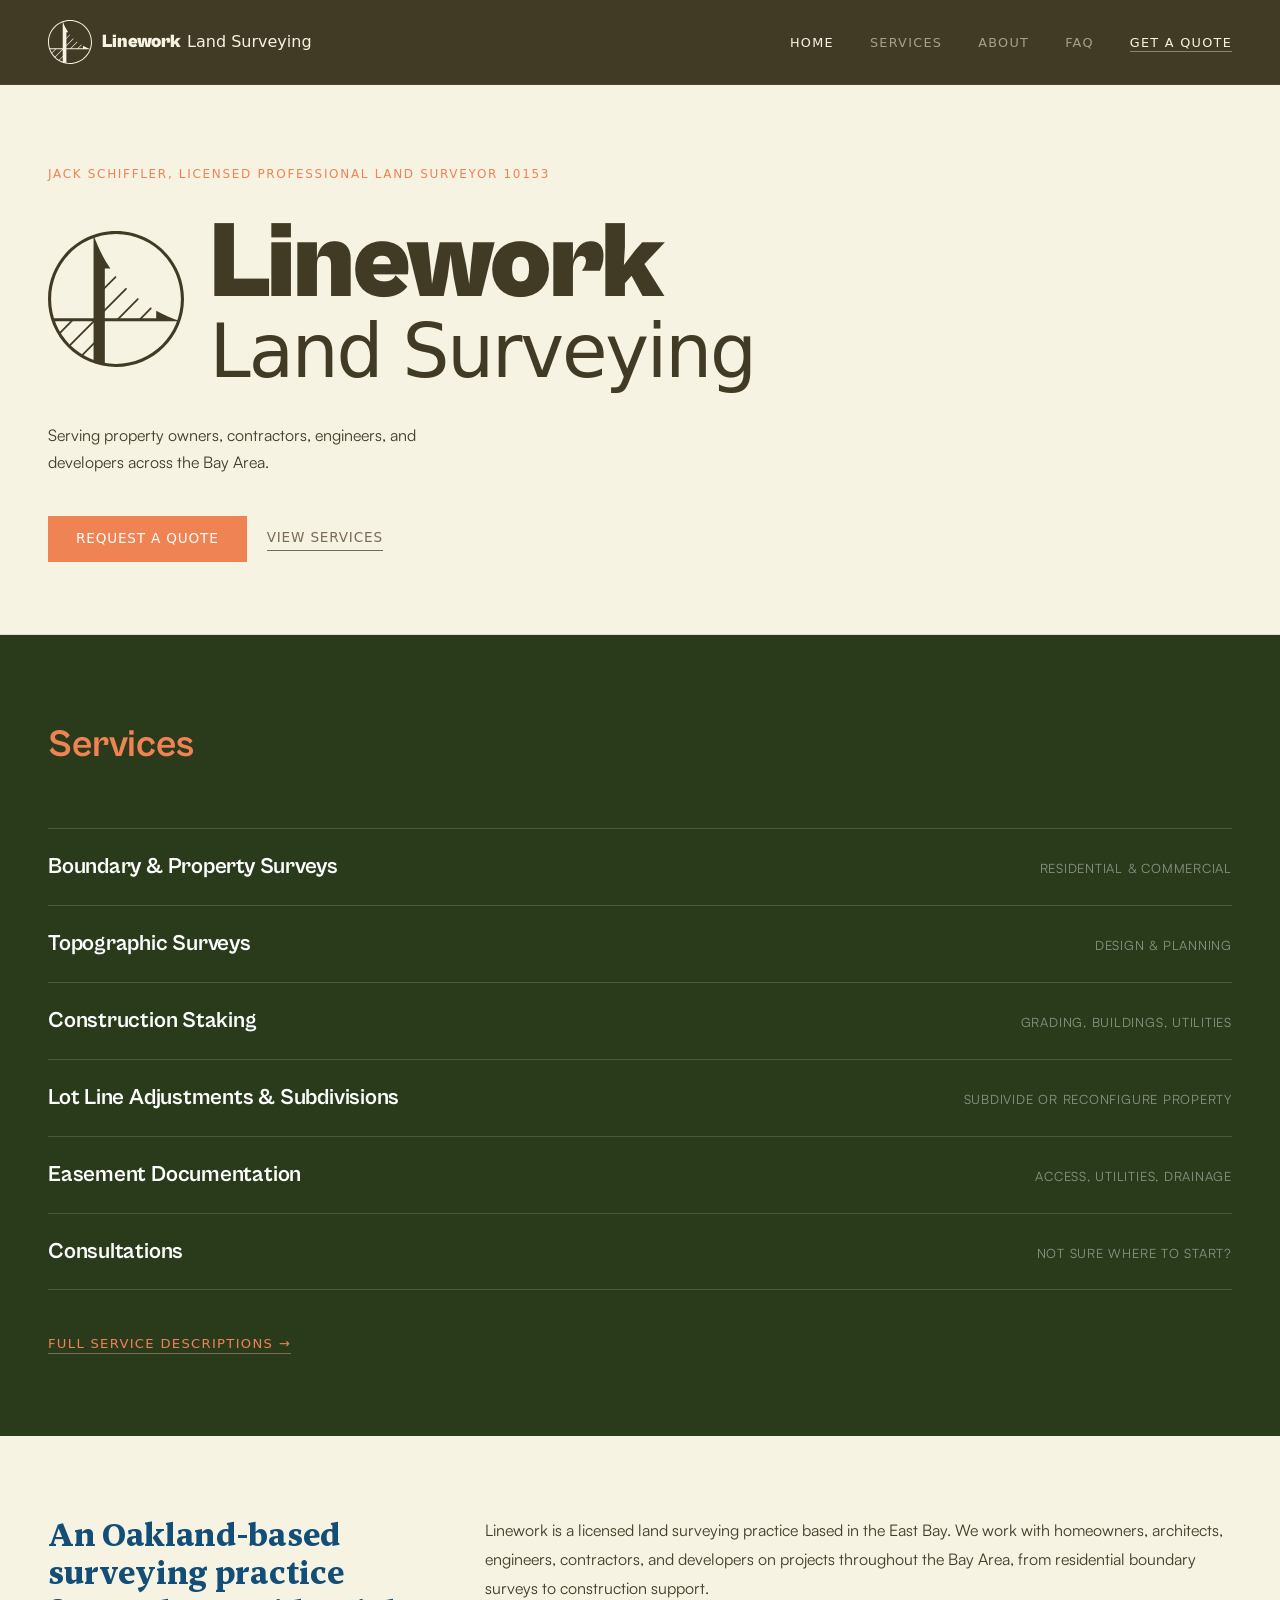
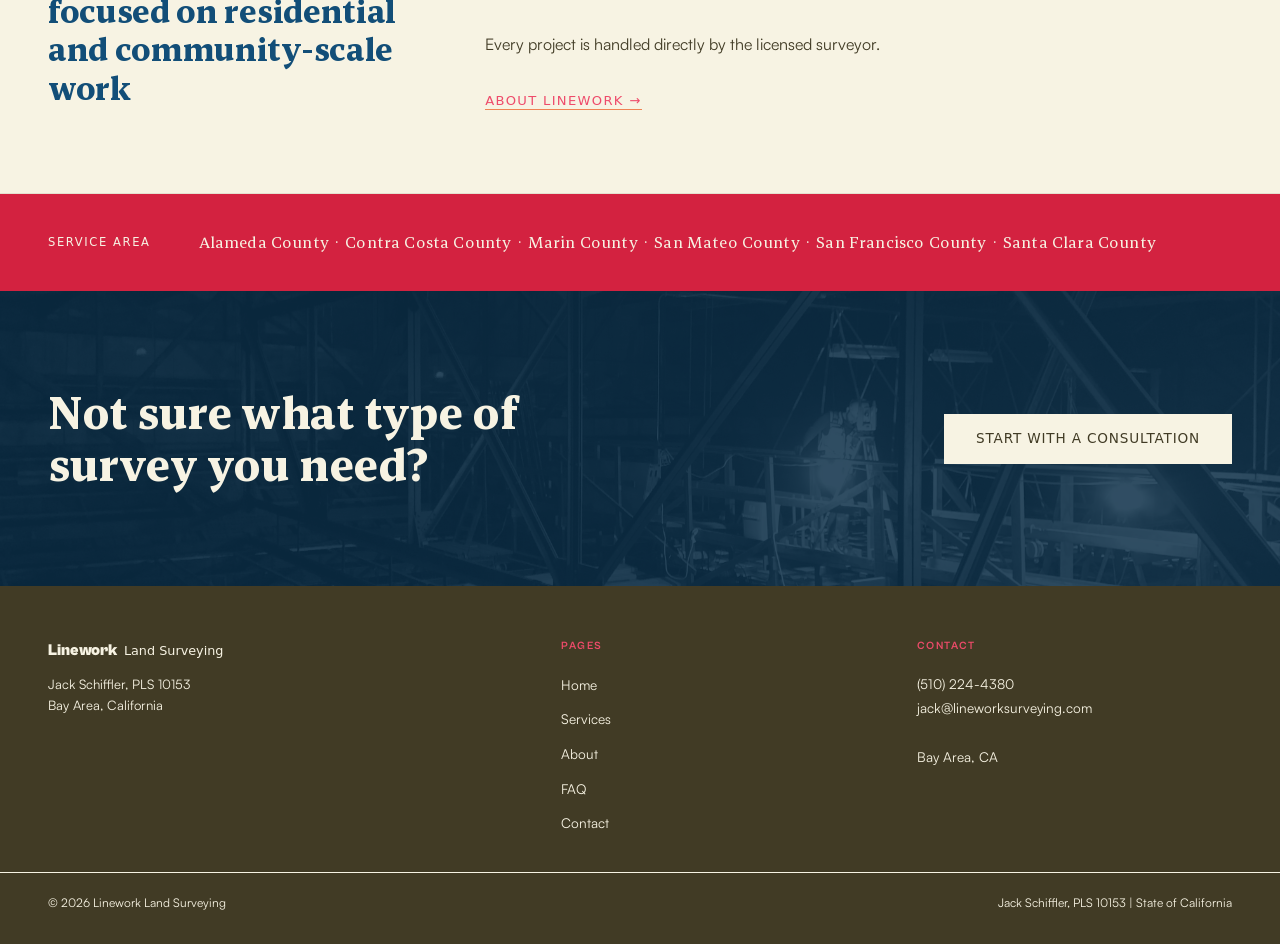
==== commit a4ffec55: "Fix HTML encoding issues in index.html" ====
--- a/index.html
+++ b/index.html
@@ -79,7 +79,7 @@
 
   <!-- About -->
   <section class="about-strip">
-    <h2>An Oakland-based surveying practice focused on residential and community-scale work.</h2>
+    <h2>An Oakland-based surveying practice focused on residential and community-scale work</h2>
     <div>
       <p>Linework is a licensed land surveying practice based in the East Bay. We work with homeowners, architects, engineers, contractors, and developers on projects throughout the Bay Area, from residential boundary surveys to construction support.</p>
       <p>Every project is handled directly by the licensed surveyor.</p>
--- a/css/styles.css
+++ b/css/styles.css
@@ -781,6 +781,16 @@
 
 .aside-card li:last-child { border-bottom: none; padding-bottom: 0; }
 
+.about-avatar {
+  width: 165px;
+  height: 165px;
+  border-radius: 50%;
+  object-fit: cover;
+  object-position: center center;
+  display: block;
+  margin-bottom: 24px;
+}
+
 /* ── Contact page ──────────────────────────────────────────────────────────── */
 .contact-body {
   padding: 72px 48px 96px;
@@ -1070,7 +1080,7 @@
 
 /* ── FAQ page ──────────────────────────────────────────────────────────────── */
 .faq-body {
-  padding: 72px 48px 96px;
+  padding: 72px 48px 16px;
   background: var(--paper);
   max-width: 820px;
 }
@@ -1172,7 +1182,7 @@
 /* ── County resources section ─────────────────────────────────────────────── */
 .county-resources {
   background: var(--green-dark);
-  padding: 80px 48px;
+  padding: 48px 48px 80px;
 }
 
 .county-resources h2 {
